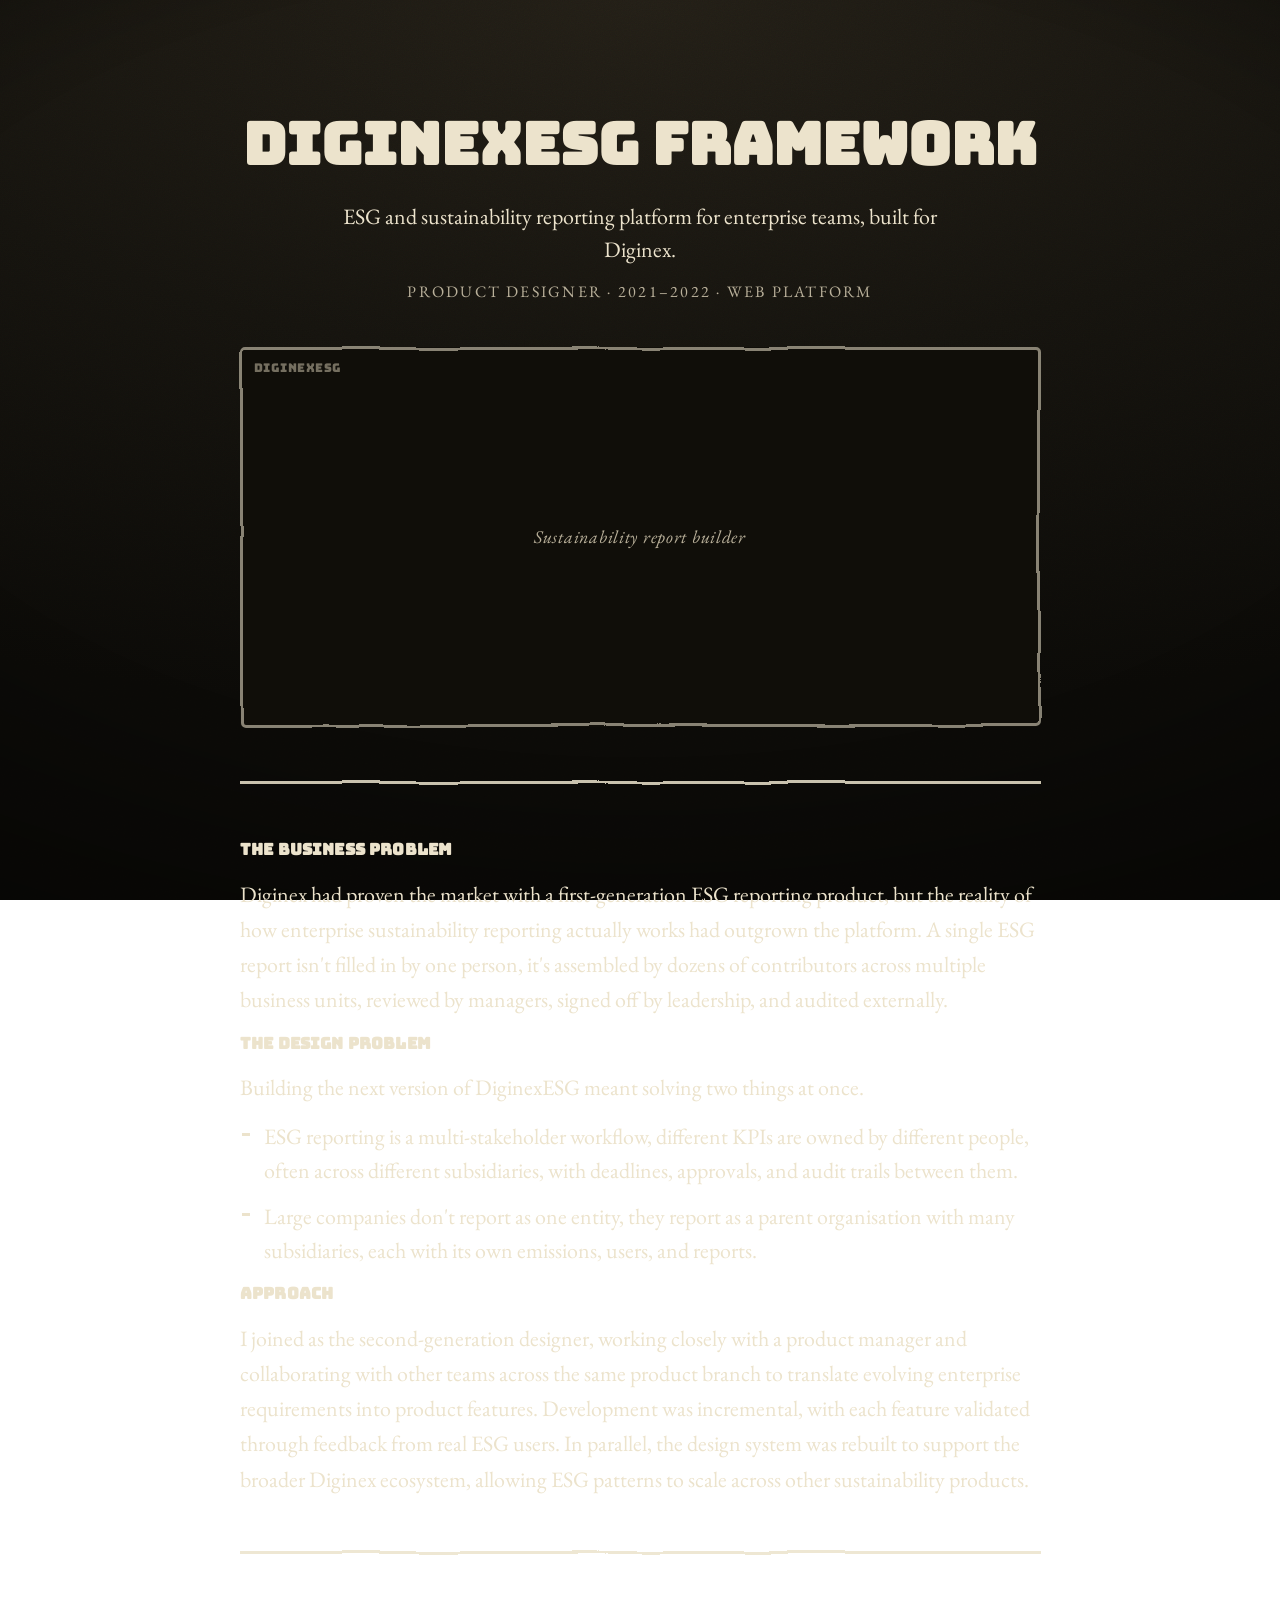
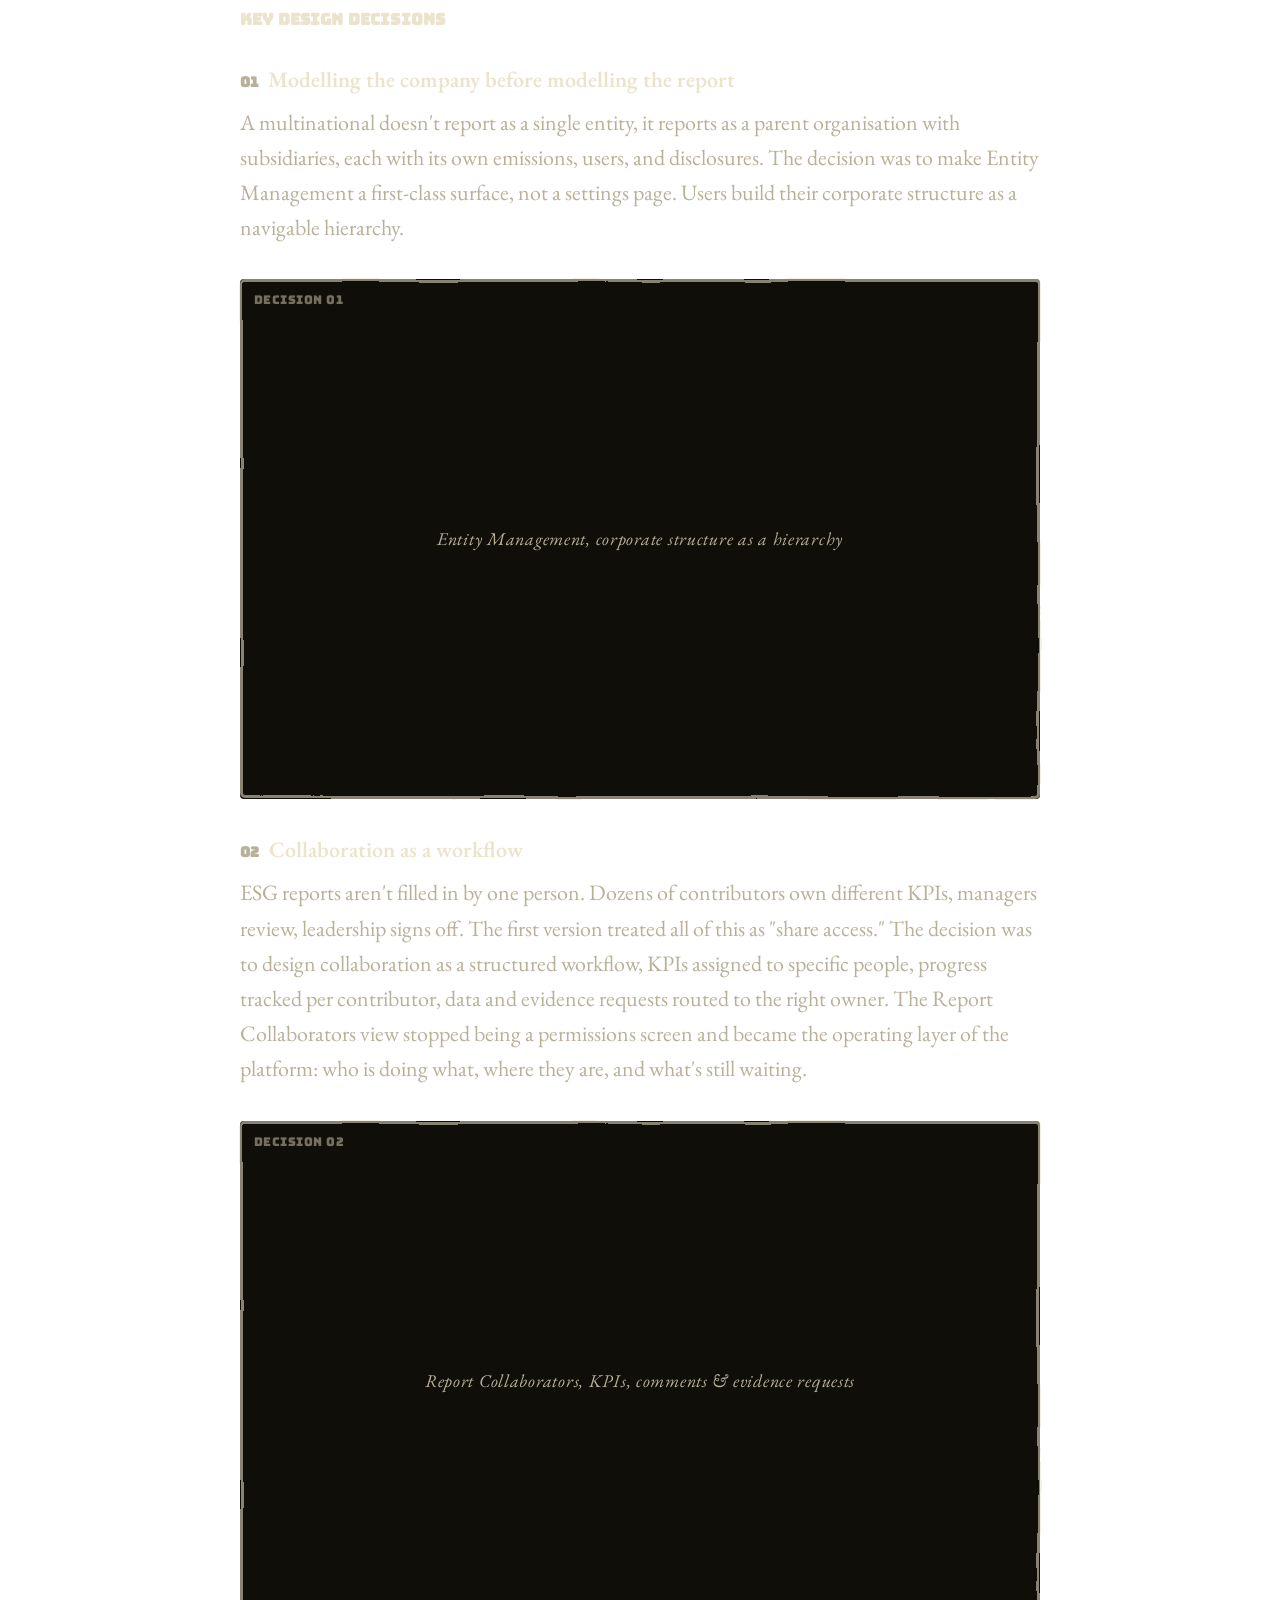
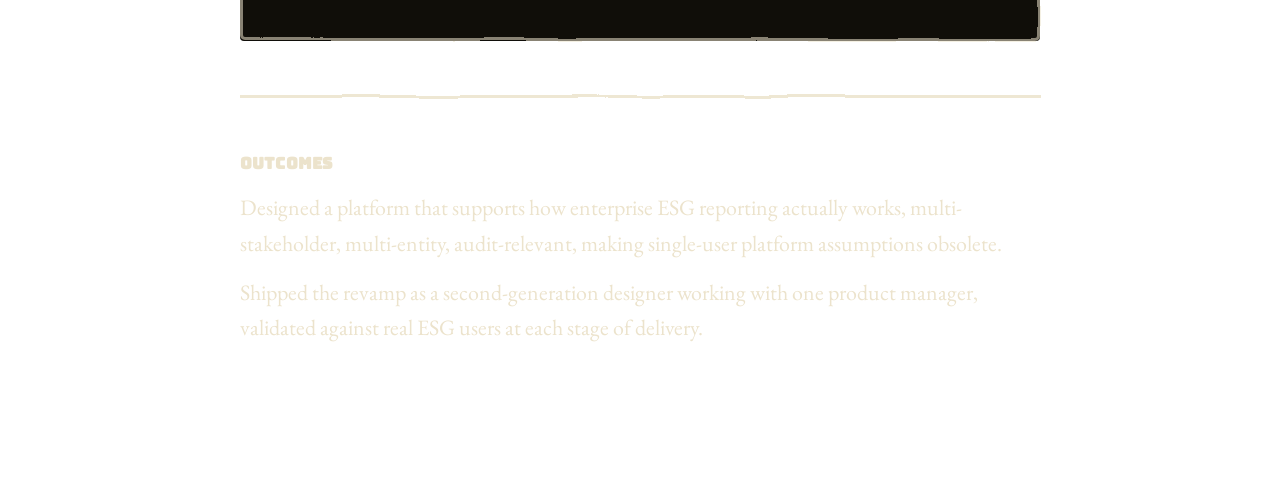
==== case-diginex.html @ 3a5dd365 "Add pages" ====
<!DOCTYPE html>
<html lang="en">
<head>
<meta charset="UTF-8">
<meta name="viewport" content="width=device-width, initial-scale=1.0">
<title>DiginexESG — Oanh Le</title>
<link rel="preconnect" href="https://fonts.googleapis.com">
<link rel="preconnect" href="https://fonts.gstatic.com" crossorigin>
<link href="https://fonts.googleapis.com/css2?family=Bungee&family=EB+Garamond:ital,wght@0,400;0,500;0,600;0,700;1,400;1,500&display=swap" rel="stylesheet">
<link href="casestudy.css" rel="stylesheet">
</head>
<body>
<svg class="defs" aria-hidden="true" xmlns="http://www.w3.org/2000/svg">
  <filter id="rough"><feTurbulence type="fractalNoise" baseFrequency="0.013 0.02" numOctaves="2" seed="4" result="n"/><feDisplacementMap in="SourceGraphic" in2="n" scale="4.5" xChannelSelector="R" yChannelSelector="G"/></filter>
  <filter id="rough2"><feTurbulence type="fractalNoise" baseFrequency="0.02 0.035" numOctaves="2" seed="11" result="n"/><feDisplacementMap in="SourceGraphic" in2="n" scale="3" xChannelSelector="R" yChannelSelector="G"/></filter>
</svg>
<div class="dust"></div><div class="grain"></div><div class="vig"></div>
<main class="cs">

  <header class="cs-hero">
    <h1 class="cs-title">DiginexESG framework</h1>
    <p class="cs-sub">ESG and sustainability reporting platform for enterprise teams, built for Diginex.</p>
    <div class="cs-meta">Product Designer · 2021–2022 · Web platform</div>
  </header>
  <div class="cs-figure"><div class="ph wide"><span class="corner">DiginexESG</span><span class="ph-label">Sustainability report builder</span></div></div>
  <div class="rule"></div>
  <section class="sec"><h2 class="sec-label">The business problem</h2>
    <p>Diginex had proven the market with a first-generation ESG reporting product, but the reality of how enterprise sustainability reporting actually works had outgrown the platform. A single ESG report isn't filled in by one person, it's assembled by dozens of contributors across multiple business units, reviewed by managers, signed off by leadership, and audited externally.</p>
  </section>
  <section class="sec"><h2 class="sec-label">The design problem</h2>
    <p>Building the next version of DiginexESG meant solving two things at once.</p>
    <ul>
      <li>ESG reporting is a multi-stakeholder workflow, different KPIs are owned by different people, often across different subsidiaries, with deadlines, approvals, and audit trails between them.</li>
      <li>Large companies don't report as one entity, they report as a parent organisation with many subsidiaries, each with its own emissions, users, and reports.</li>
    </ul>
  </section>
  <section class="sec"><h2 class="sec-label">Approach</h2>
    <p>I joined as the second-generation designer, working closely with a product manager and collaborating with other teams across the same product branch to translate evolving enterprise requirements into product features. Development was incremental, with each feature validated through feedback from real ESG users. In parallel, the design system was rebuilt to support the broader Diginex ecosystem, allowing ESG patterns to scale across other sustainability products.</p>
  </section>
  <div class="rule"></div>
  <section class="sec"><h2 class="sec-label">Key design decisions</h2>
    <div class="decision"><div class="d-title"><span class="d-num">01</span>Modelling the company before modelling the report</div>
      <p class="dim">A multinational doesn't report as a single entity, it reports as a parent organisation with subsidiaries, each with its own emissions, users, and disclosures. The decision was to make Entity Management a first-class surface, not a settings page. Users build their corporate structure as a navigable hierarchy.</p>
      <div class="cs-figure"><div class="ph tall"><span class="corner">Decision 01</span><span class="ph-label">Entity Management, corporate structure as a hierarchy</span></div></div>
    </div>
    <div class="decision"><div class="d-title"><span class="d-num">02</span>Collaboration as a workflow</div>
      <p class="dim">ESG reports aren't filled in by one person. Dozens of contributors own different KPIs, managers review, leadership signs off. The first version treated all of this as "share access." The decision was to design collaboration as a structured workflow, KPIs assigned to specific people, progress tracked per contributor, data and evidence requests routed to the right owner. The Report Collaborators view stopped being a permissions screen and became the operating layer of the platform: who is doing what, where they are, and what's still waiting.</p>
      <div class="cs-figure"><div class="ph tall"><span class="corner">Decision 02</span><span class="ph-label">Report Collaborators, KPIs, comments & evidence requests</span></div></div>
    </div>
  </section>
  <div class="rule"></div>
  <section class="sec"><h2 class="sec-label">Outcomes</h2>
    <p>Designed a platform that supports how enterprise ESG reporting actually works, multi-stakeholder, multi-entity, audit-relevant, making single-user platform assumptions obsolete.</p>
    <p>Shipped the revamp as a second-generation designer working with one product manager, validated against real ESG users at each stage of delivery.</p>
  </section>
</main>
</body>
</html>
---- casestudy.css ----
/* Shared retro case-study + about styling (matches home page) */
:root{
  --page:#14120E;
  --cream:#ECE3CC;
  --cream-dim:#B9B09A;
  --ink:#15120B;
  --tape:#E9DFC6;
  --maxw:880px;
}
*{margin:0;padding:0;box-sizing:border-box;}
html{scroll-behavior:smooth;}
body{
  font-family:'EB Garamond',serif;
  color:var(--cream);
  background:radial-gradient(125% 80% at 50% 0%, #221E16 0%, #15130E 50%, #0B0A07 100%);
  background-attachment:fixed;
  min-height:100vh;-webkit-font-smoothing:antialiased;line-height:1.55;
  position:relative;overflow-x:hidden;
}
.dust,.grain,.vig{position:fixed;inset:0;pointer-events:none;z-index:0;}
.dust{background:url(assets/dust.png);background-size:760px 760px;opacity:.5;mix-blend-mode:screen;}
.grain{opacity:.45;mix-blend-mode:overlay;background-image:url("data:image/svg+xml,%3Csvg xmlns='http://www.w3.org/2000/svg' width='140' height='140'%3E%3Cfilter id='n'%3E%3CfeTurbulence type='fractalNoise' baseFrequency='0.85' numOctaves='2' stitchTiles='stitch'/%3E%3C/filter%3E%3Crect width='100%25' height='100%25' filter='url(%23n)' opacity='0.55'/%3E%3C/svg%3E");}
.vig{background:radial-gradient(110% 80% at 50% 40%, transparent 55%, rgba(0,0,0,.5) 100%);}
svg.defs{position:absolute;width:0;height:0;}
a{color:inherit;}

.cs{position:relative;z-index:1;max-width:var(--maxw);margin:0 auto;padding:84px 40px 120px;}

/* hand-drawn rule */
.rule{height:3px;background:var(--cream);filter:url(#rough);opacity:.85;margin:54px 0;}
.rule.tight{margin:34px 0;}

/* hero */
.cs-hero{text-align:center;padding:30px 0 8px;}
.cs-title{font-family:'Bungee',sans-serif;font-size:clamp(30px,5.2vw,58px);line-height:1.04;color:var(--cream);}
.cs-sub{max-width:640px;margin:26px auto 0;font-size:22px;line-height:1.5;color:var(--cream);}
.cs-meta{margin-top:14px;font-size:16px;letter-spacing:.14em;text-transform:uppercase;color:var(--cream-dim);}

/* figure / screenshot placeholder */
.cs-figure{margin:34px 0;}
.ph{position:relative;width:100%;background:#100E09;border-radius:4px;min-height:320px;display:flex;align-items:center;justify-content:center;text-align:center;padding:28px;}
.ph::before{content:"";position:absolute;inset:0;border:3px solid var(--cream);border-radius:5px;filter:url(#rough);opacity:.55;pointer-events:none;}
.ph .ph-label{font-family:'EB Garamond',serif;font-style:italic;font-size:18px;color:var(--cream-dim);letter-spacing:.04em;max-width:80%;}
.ph .corner{position:absolute;top:12px;left:14px;font-family:'Bungee',sans-serif;font-size:12px;color:var(--cream-dim);opacity:.6;letter-spacing:.04em;}
.cs-cap{margin-top:10px;font-style:italic;font-size:16px;color:var(--cream-dim);text-align:center;}
.ph.tall{min-height:520px;}
.ph.wide{min-height:380px;}

/* three small phone shots row */
.shots{display:grid;grid-template-columns:repeat(3,1fr);gap:16px;margin:32px 0;}
.shots .ph{min-height:300px;}
.shots .cs-cap{margin-top:8px;}
.shot{display:flex;flex-direction:column;}

/* sections */
.sec{margin-top:8px;}
.sec-label{font-family:'Bungee',sans-serif;font-size:16px;letter-spacing:.01em;color:var(--cream);margin:0 0 14px;}
.sec p{font-size:22px;line-height:1.6;color:var(--cream);margin-bottom:14px;}
.sec p.dim{color:var(--cream-dim);}
.sec ul{list-style:none;margin:6px 0 14px;padding:0;}
.sec ul li{position:relative;padding-left:24px;font-size:22px;line-height:1.55;color:var(--cream);margin-bottom:12px;}
.sec ul li::before{content:"";position:absolute;left:2px;top:13px;width:9px;height:3px;background:var(--cream);filter:url(#rough2);}

/* decision blocks */
.decision{margin-top:30px;}
.d-title{font-family:'EB Garamond',serif;font-weight:600;font-size:22px;color:var(--cream);margin-bottom:8px;}
.d-title .d-num{font-family:'Bungee',sans-serif;font-size:14px;margin-right:10px;color:var(--cream-dim);}

/* placeholder muted (WIP) */
.wip{font-style:italic;color:var(--cream-dim);opacity:.6;font-size:22px;letter-spacing:.2em;}

/* ===== About specifics ===== */
.ab-block{margin-top:6px;}
.ab-eyebrow{font-family:'Bungee',sans-serif;font-size:16px;letter-spacing:.01em;color:var(--cream);margin-bottom:8px;}
.ab-row{display:grid;grid-template-columns:300px 1fr;gap:48px;padding:30px 0;}
.ab-left .role{font-family:'EB Garamond',serif;font-weight:600;font-size:23px;color:var(--cream);margin-bottom:10px;}
.ab-left .org{font-size:21px;color:var(--cream);}
.ab-left .org .ext{color:var(--cream-dim);}
.ab-left .meta{font-size:20px;color:var(--cream-dim);margin-top:4px;}
.ab-right ul{list-style:none;}
.ab-right li{position:relative;padding-left:24px;font-size:22px;line-height:1.55;margin-bottom:12px;color:var(--cream);}
.ab-right li::before{content:"";position:absolute;left:2px;top:13px;width:9px;height:3px;background:var(--cream);filter:url(#rough2);}
.ab-grid{display:grid;grid-template-columns:1fr 1fr;gap:40px 56px;padding-top:8px;}
.ab-sub{font-size:21px;color:var(--cream-dim);margin:0 0 8px;}
.ab-grid p{font-size:22px;line-height:1.5;color:var(--cream);margin-bottom:8px;}
.ab-grid ul{list-style:none;margin-top:4px;}
.ab-grid li{position:relative;padding-left:22px;font-size:21px;margin-bottom:8px;}
.ab-grid li::before{content:"";position:absolute;left:2px;top:12px;width:8px;height:3px;background:var(--cream);filter:url(#rough2);}
.ab-grid .grp{margin-bottom:22px;}
.ab-quote{font-size:25px;line-height:1.55;color:var(--cream);font-style:italic;max-width:700px;}
.ab-quote .by{display:block;margin-top:16px;font-style:normal;font-size:18px;color:var(--cream-dim);}

@media(max-width:760px){
  .cs{padding:64px 22px 90px;}
  .shots{grid-template-columns:1fr;}
  .ab-row{grid-template-columns:1fr;gap:14px;}
  .ab-grid{grid-template-columns:1fr;gap:26px;}
}
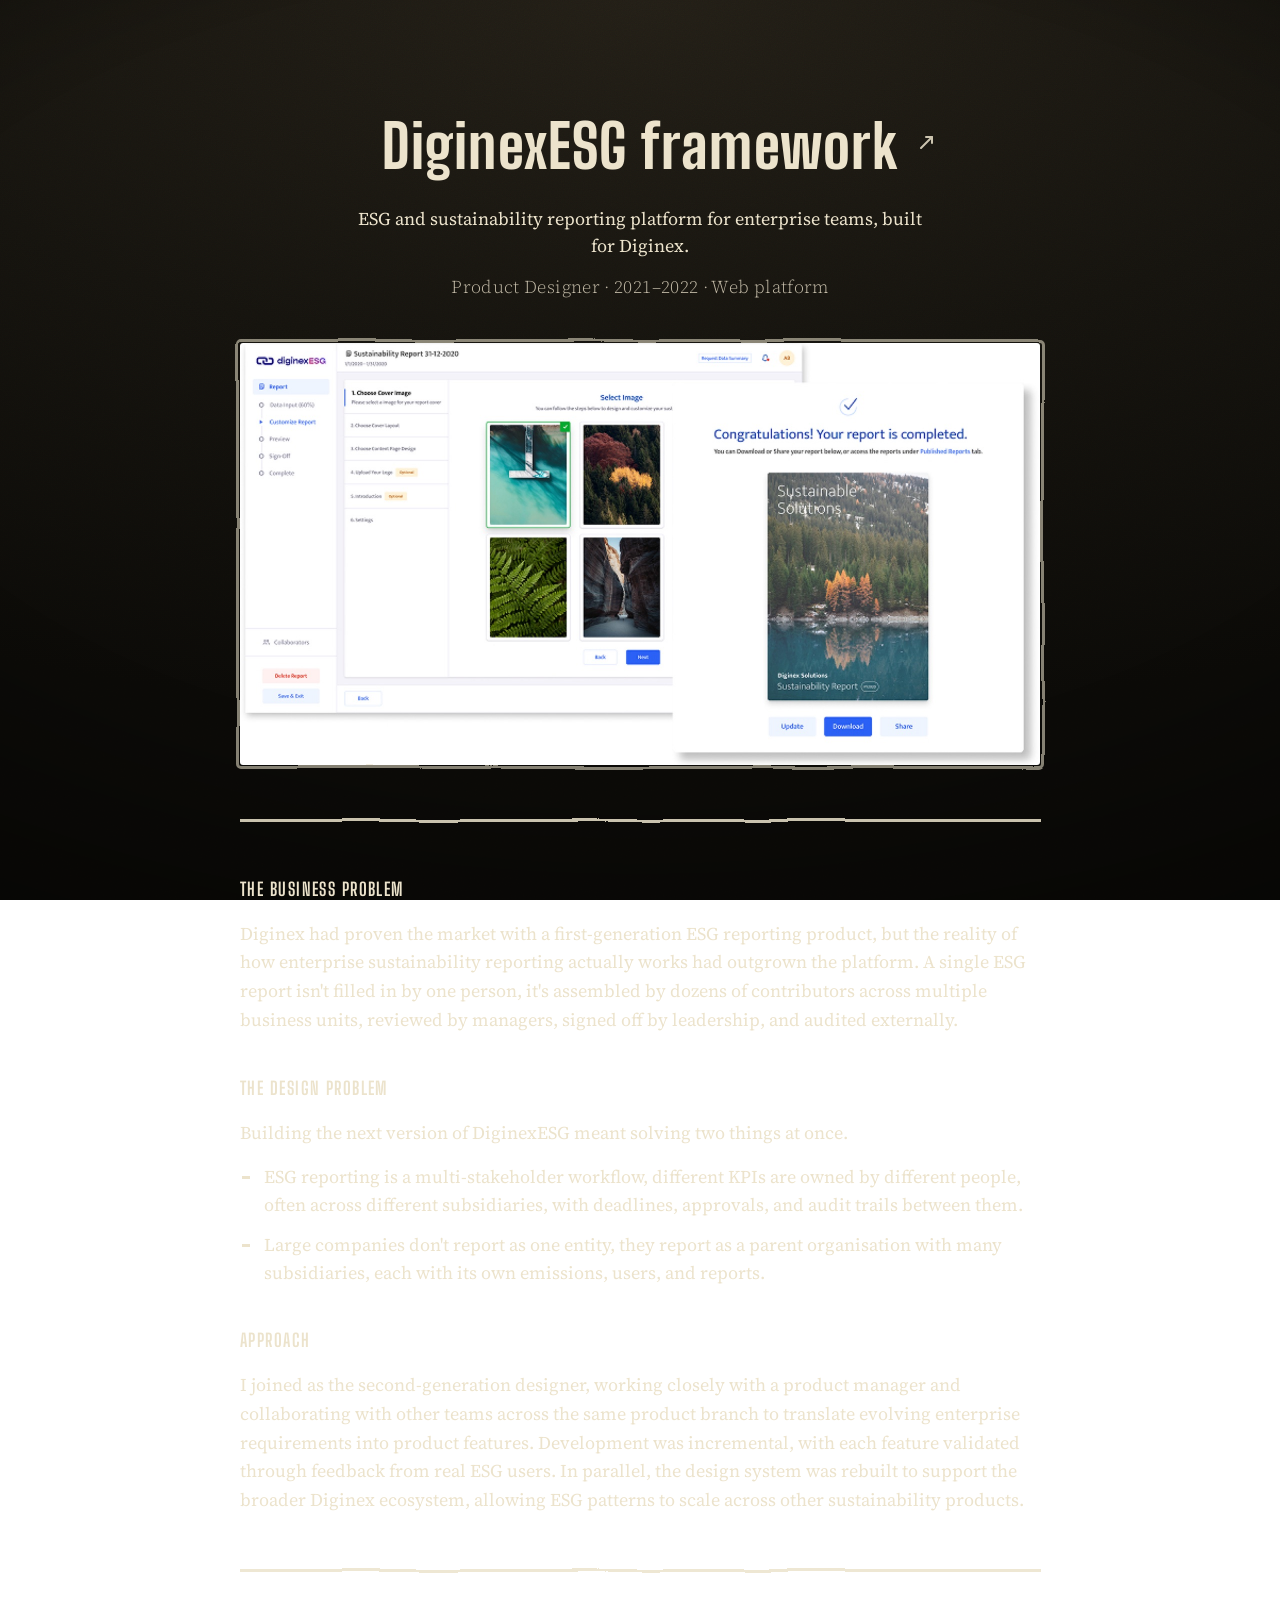
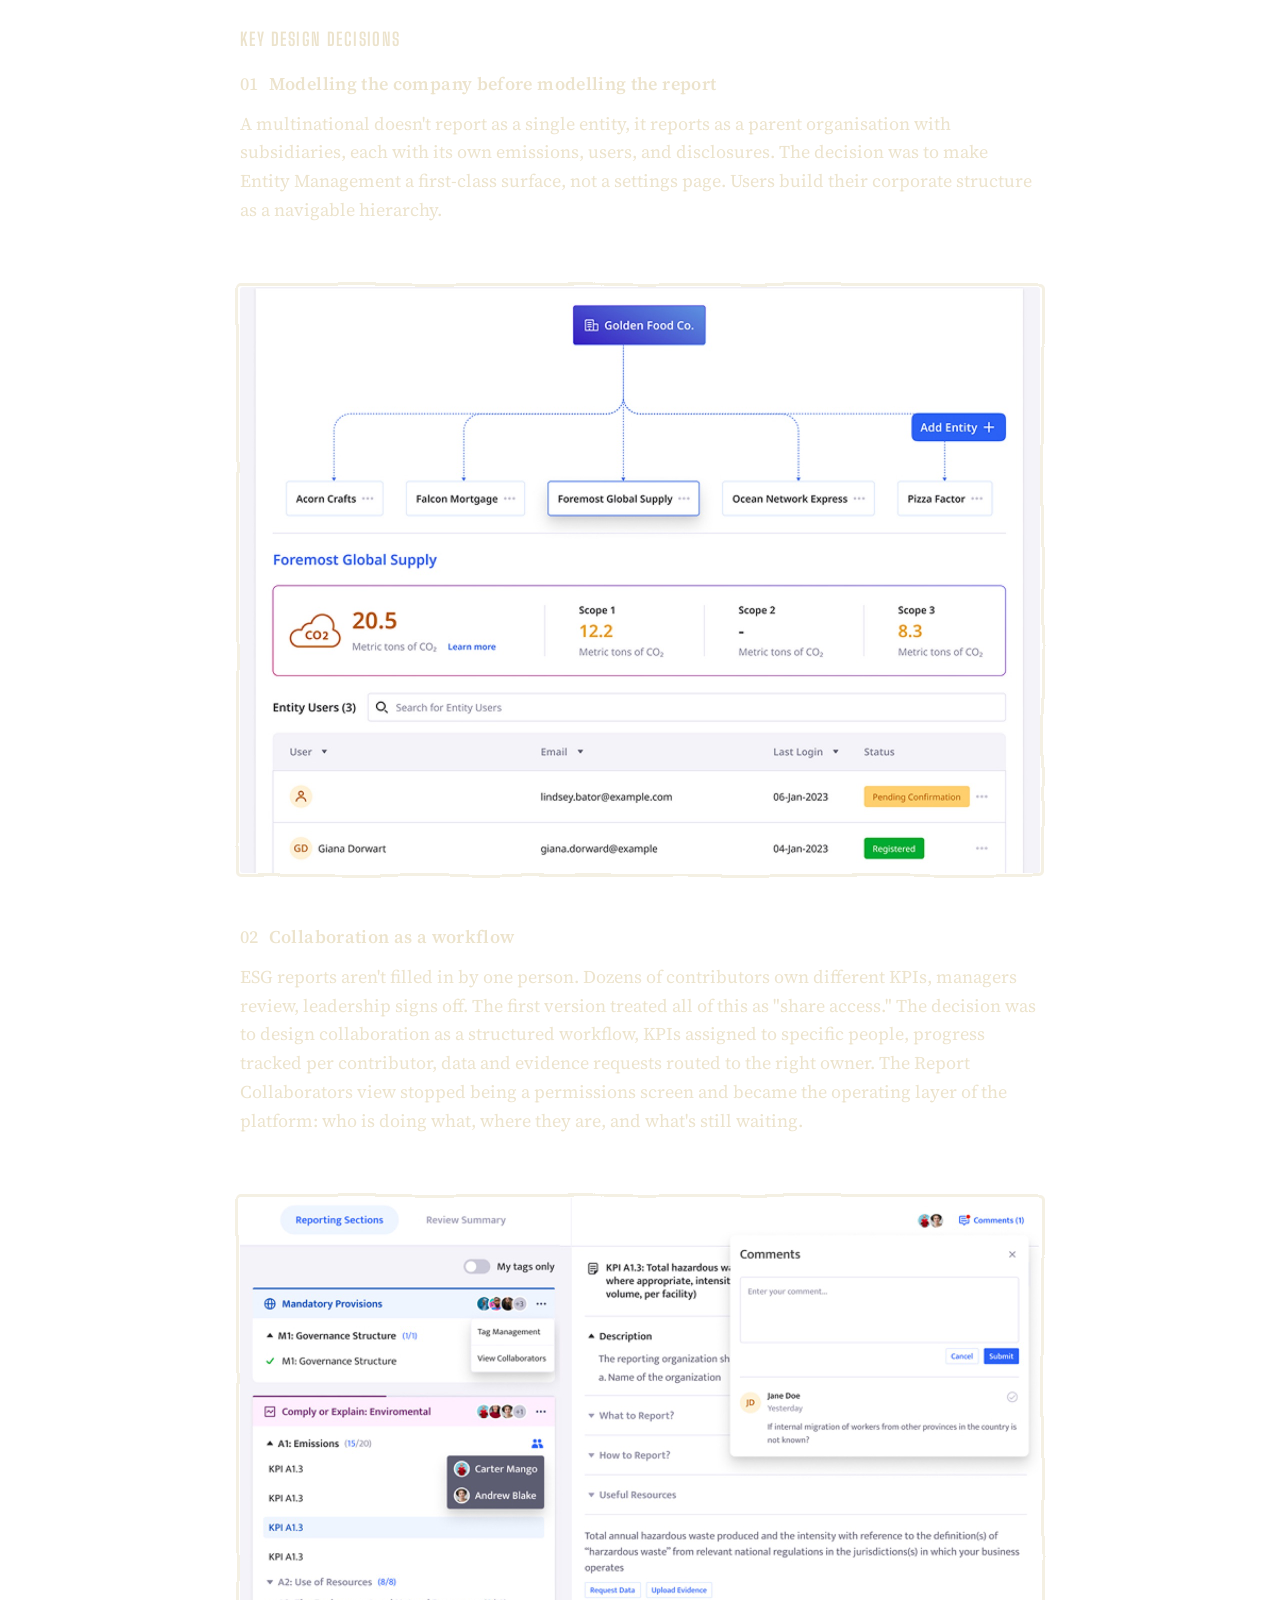
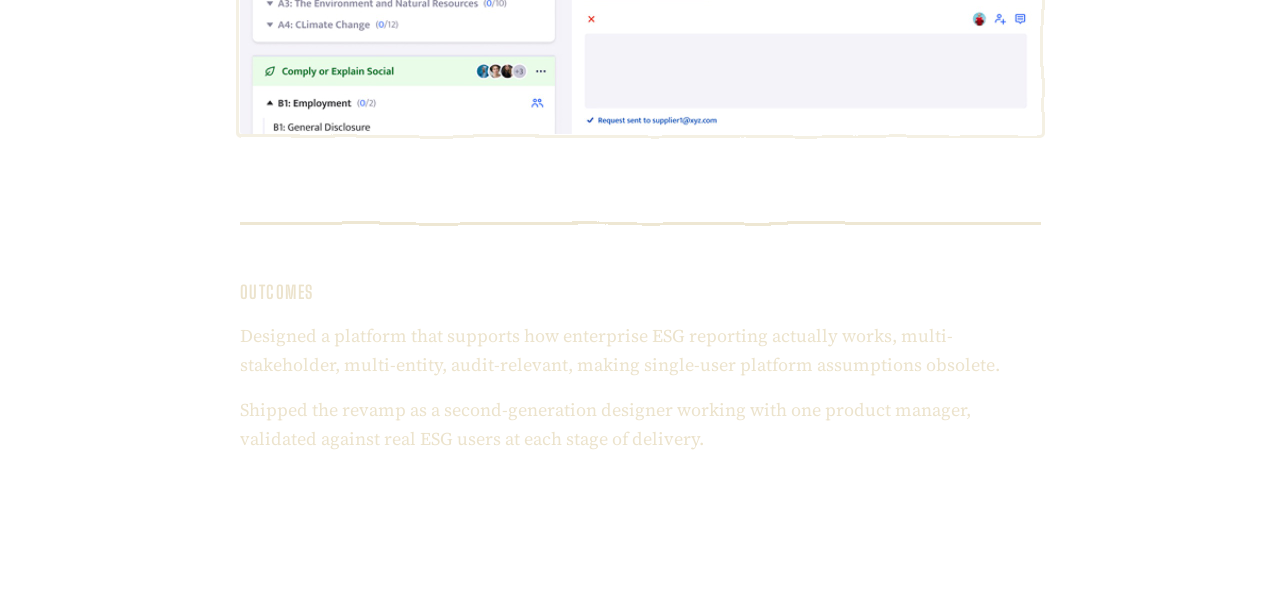
==== commit 09c789eb: "Update" ====
--- a/case-diginex.html
+++ b/case-diginex.html
@@ -6,7 +6,7 @@
 <title>DiginexESG — Oanh Le</title>
 <link rel="preconnect" href="https://fonts.googleapis.com">
 <link rel="preconnect" href="https://fonts.gstatic.com" crossorigin>
-<link href="https://fonts.googleapis.com/css2?family=Bungee&family=EB+Garamond:ital,wght@0,400;0,500;0,600;0,700;1,400;1,500&display=swap" rel="stylesheet">
+<link href="https://fonts.googleapis.com/css2?family=Big+Shoulders+Display:wght@600;700;800&family=Source+Serif+4:ital,opsz,wght@0,8..60,300;0,8..60,400;0,8..60,500;0,8..60,600;0,8..60,700;1,8..60,400;1,8..60,500&display=swap" rel="stylesheet">
 <link href="casestudy.css" rel="stylesheet">
 </head>
 <body>
@@ -18,11 +18,14 @@
 <main class="cs">
 
   <header class="cs-hero">
-    <h1 class="cs-title">DiginexESG framework</h1>
+    <div class="cs-title-row">
+      <h1 class="cs-title">DiginexESG framework</h1>
+      <a class="cs-title-link" href="https://www.diginex.com/sustainability-reporting" target="_blank" rel="noopener noreferrer" aria-label="Open Diginex sustainability reporting"><svg viewBox="0 0 24 24" aria-hidden="true" fill="none" stroke="currentColor" stroke-width="2" stroke-linecap="round" stroke-linejoin="round"><path d="M15 3h6v6"/><path d="M10 14 21 3"/></svg></a>
+    </div>
     <p class="cs-sub">ESG and sustainability reporting platform for enterprise teams, built for Diginex.</p>
     <div class="cs-meta">Product Designer · 2021–2022 · Web platform</div>
   </header>
-  <div class="cs-figure"><div class="ph wide"><span class="corner">DiginexESG</span><span class="ph-label">Sustainability report builder</span></div></div>
+  <div class="cs-figure"><figure class="cs-figure-img"><img src="assets/diginex/1.jpg" alt="DiginexESG sustainability report builder" width="1600" height="844" loading="eager" decoding="async"></figure></div>
   <div class="rule"></div>
   <section class="sec"><h2 class="sec-label">The business problem</h2>
     <p>Diginex had proven the market with a first-generation ESG reporting product, but the reality of how enterprise sustainability reporting actually works had outgrown the platform. A single ESG report isn't filled in by one person, it's assembled by dozens of contributors across multiple business units, reviewed by managers, signed off by leadership, and audited externally.</p>
@@ -40,12 +43,12 @@
   <div class="rule"></div>
   <section class="sec"><h2 class="sec-label">Key design decisions</h2>
     <div class="decision"><div class="d-title"><span class="d-num">01</span>Modelling the company before modelling the report</div>
-      <p class="dim">A multinational doesn't report as a single entity, it reports as a parent organisation with subsidiaries, each with its own emissions, users, and disclosures. The decision was to make Entity Management a first-class surface, not a settings page. Users build their corporate structure as a navigable hierarchy.</p>
-      <div class="cs-figure"><div class="ph tall"><span class="corner">Decision 01</span><span class="ph-label">Entity Management, corporate structure as a hierarchy</span></div></div>
+      <p>A multinational doesn't report as a single entity, it reports as a parent organisation with subsidiaries, each with its own emissions, users, and disclosures. The decision was to make Entity Management a first-class surface, not a settings page. Users build their corporate structure as a navigable hierarchy.</p>
+      <div class="cs-figure"><figure class="cs-figure-img"><img src="assets/diginex/2.jpg" alt="DiginexESG Entity Management — corporate structure as a hierarchy" width="1600" height="1172" loading="lazy" decoding="async"></figure></div>
     </div>
     <div class="decision"><div class="d-title"><span class="d-num">02</span>Collaboration as a workflow</div>
-      <p class="dim">ESG reports aren't filled in by one person. Dozens of contributors own different KPIs, managers review, leadership signs off. The first version treated all of this as "share access." The decision was to design collaboration as a structured workflow, KPIs assigned to specific people, progress tracked per contributor, data and evidence requests routed to the right owner. The Report Collaborators view stopped being a permissions screen and became the operating layer of the platform: who is doing what, where they are, and what's still waiting.</p>
-      <div class="cs-figure"><div class="ph tall"><span class="corner">Decision 02</span><span class="ph-label">Report Collaborators, KPIs, comments & evidence requests</span></div></div>
+      <p>ESG reports aren't filled in by one person. Dozens of contributors own different KPIs, managers review, leadership signs off. The first version treated all of this as "share access." The decision was to design collaboration as a structured workflow, KPIs assigned to specific people, progress tracked per contributor, data and evidence requests routed to the right owner. The Report Collaborators view stopped being a permissions screen and became the operating layer of the platform: who is doing what, where they are, and what's still waiting.</p>
+      <div class="cs-figure"><figure class="cs-figure-img"><img src="assets/diginex/3.jpg" alt="DiginexESG Report Collaborators — KPIs, comments and evidence requests" width="1600" height="1072" loading="lazy" decoding="async"></figure></div>
     </div>
   </section>
   <div class="rule"></div>
@@ -54,5 +57,6 @@
     <p>Shipped the revamp as a second-generation designer working with one product manager, validated against real ESG users at each stage of delivery.</p>
   </section>
 </main>
+<script src="casestudy.js"></script>
 </body>
 </html>
--- a/casestudy.css
+++ b/casestudy.css
@@ -2,21 +2,28 @@
 :root{
   --page:#14120E;
   --cream:#ECE3CC;
-  --cream-dim:#B9B09A;
   --ink:#15120B;
   --tape:#E9DFC6;
   --maxw:880px;
+  --heading-font:'Big Shoulders Display',sans-serif;
+  --body-font:'Source Serif 4',serif;
 }
 *{margin:0;padding:0;box-sizing:border-box;}
 html{scroll-behavior:smooth;}
 body{
-  font-family:'EB Garamond',serif;
+  font-family:var(--body-font);
+  font-style:normal;
+  font-weight:400;
   color:var(--cream);
   background:radial-gradient(125% 80% at 50% 0%, #221E16 0%, #15130E 50%, #0B0A07 100%);
   background-attachment:fixed;
   min-height:100vh;-webkit-font-smoothing:antialiased;line-height:1.55;
   position:relative;overflow-x:hidden;
 }
+/* Body copy — roman regular, not italic or semi-bold */
+.cs-sub,.sec p,.sec ul li,.ab-grid p:not(.ab-sub),.ab-grid li,.ab-right li,.ab-left .meta,.ab-quote{font-style:normal;font-weight:400;}
+.ab-grid .ab-sub{font-weight:600;}
+.cs-sub,.sec p,.sec ul li,.ab-grid p,.ab-right li,.ab-quote{text-wrap:pretty;}
 .dust,.grain,.vig{position:fixed;inset:0;pointer-events:none;z-index:0;}
 .dust{background:url(assets/dust.png);background-size:760px 760px;opacity:.5;mix-blend-mode:screen;}
 .grain{opacity:.45;mix-blend-mode:overlay;background-image:url("data:image/svg+xml,%3Csvg xmlns='http://www.w3.org/2000/svg' width='140' height='140'%3E%3Cfilter id='n'%3E%3CfeTurbulence type='fractalNoise' baseFrequency='0.85' numOctaves='2' stitchTiles='stitch'/%3E%3C/filter%3E%3Crect width='100%25' height='100%25' filter='url(%23n)' opacity='0.55'/%3E%3C/svg%3E");}
@@ -32,67 +39,110 @@
 
 /* hero */
 .cs-hero{text-align:center;padding:30px 0 8px;}
-.cs-title{font-family:'Bungee',sans-serif;font-size:clamp(30px,5.2vw,58px);line-height:1.04;color:var(--cream);}
-.cs-sub{max-width:640px;margin:26px auto 0;font-size:22px;line-height:1.5;color:var(--cream);}
-.cs-meta{margin-top:14px;font-size:16px;letter-spacing:.14em;text-transform:uppercase;color:var(--cream-dim);}
+.cs-title-row{position:relative;display:inline-flex;align-items:center;justify-content:center;max-width:100%;}
+.cs-title{margin:0;text-align:center;font-family:var(--heading-font);font-weight:800;font-size:clamp(32px,5.2vw,60px);line-height:1.08;letter-spacing:.02em;color:var(--cream);}
+.cs-title-link{position:absolute;left:calc(100% + 12px);top:0;bottom:0;display:flex;align-items:center;margin:0;padding:0;line-height:0;color:var(--cream);opacity:.85;transition:opacity .2s;}
+.cs-title-link:hover{opacity:1;}
+.cs-title-link svg{display:block;width:24px;height:24px;transition:transform .22s;}
+.cs-title-link:hover svg{transform:translate(3px,-3px);}
+.cs-sub{max-width:640px;margin:26px auto 0;font-size:18px;line-height:1.5;color:var(--cream);}
+.cs-meta{margin-top:14px;font-family:var(--body-font);font-size:18px;font-weight:300;font-style:normal;letter-spacing:.02em;text-transform:none;color:#C1B9A6;}
 
-/* figure / screenshot placeholder */
+/* figure / screenshot */
 .cs-figure{margin:34px 0;}
+.cs-figure-img{position:relative;width:100%;}
+.cs-figure-img img{width:100%;height:auto;display:block;border-radius:3px;}
+.cs-figure-img::before{content:"";position:absolute;inset:-4px;border:3px solid var(--cream);border-radius:5px;filter:url(#rough);opacity:.55;pointer-events:none;}
 .ph{position:relative;width:100%;background:#100E09;border-radius:4px;min-height:320px;display:flex;align-items:center;justify-content:center;text-align:center;padding:28px;}
 .ph::before{content:"";position:absolute;inset:0;border:3px solid var(--cream);border-radius:5px;filter:url(#rough);opacity:.55;pointer-events:none;}
-.ph .ph-label{font-family:'EB Garamond',serif;font-style:italic;font-size:18px;color:var(--cream-dim);letter-spacing:.04em;max-width:80%;}
-.ph .corner{position:absolute;top:12px;left:14px;font-family:'Bungee',sans-serif;font-size:12px;color:var(--cream-dim);opacity:.6;letter-spacing:.04em;}
-.cs-cap{margin-top:10px;font-style:italic;font-size:16px;color:var(--cream-dim);text-align:center;}
+.ph .ph-label{font-family:var(--body-font);font-style:italic;font-size:16px;color:var(--cream);letter-spacing:.04em;max-width:80%;}
+.ph .corner{position:absolute;top:12px;left:14px;font-family:var(--body-font);font-size:10px;color:var(--cream);opacity:.6;letter-spacing:.04em;}
+.cs-cap{margin-top:10px;font-style:italic;font-size:14px;color:var(--cream);text-align:center;}
 .ph.tall{min-height:520px;}
 .ph.wide{min-height:380px;}
 
-/* three small phone shots row */
-.shots{display:grid;grid-template-columns:repeat(3,1fr);gap:16px;margin:32px 0;}
-.shots .ph{min-height:300px;}
-.shots .cs-cap{margin-top:8px;}
-.shot{display:flex;flex-direction:column;}
-
 /* sections */
-.sec{margin-top:8px;}
-.sec-label{font-family:'Bungee',sans-serif;font-size:16px;letter-spacing:.01em;color:var(--cream);margin:0 0 14px;}
-.sec p{font-size:22px;line-height:1.6;color:var(--cream);margin-bottom:14px;}
-.sec p.dim{color:var(--cream-dim);}
-.sec ul{list-style:none;margin:6px 0 14px;padding:0;}
-.sec ul li{position:relative;padding-left:24px;font-size:22px;line-height:1.55;color:var(--cream);margin-bottom:12px;}
+.sec{margin-top:0;}
+.sec + .sec{margin-top:40px;}
+.sec-label,.ab-eyebrow{font-family:var(--heading-font);font-weight:700;font-size:18px;letter-spacing:.08em;text-transform:uppercase;color:var(--cream);margin:0 0 16px;}
+.sec p{font-size:18px;line-height:1.6;color:var(--cream);margin-bottom:16px;}
+.sec ul{list-style:none;margin:0 0 14px;padding:0;}
+.sec ul li{position:relative;padding-left:24px;font-size:18px;line-height:1.55;color:var(--cream);margin-bottom:12px;}
 .sec ul li::before{content:"";position:absolute;left:2px;top:13px;width:9px;height:3px;background:var(--cream);filter:url(#rough2);}
 
-/* decision blocks */
-.decision{margin-top:30px;}
-.d-title{font-family:'EB Garamond',serif;font-weight:600;font-size:22px;color:var(--cream);margin-bottom:8px;}
-.d-title .d-num{font-family:'Bungee',sans-serif;font-size:14px;margin-right:10px;color:var(--cream-dim);}
-
-/* placeholder muted (WIP) */
-.wip{font-style:italic;color:var(--cream-dim);opacity:.6;font-size:22px;letter-spacing:.2em;}
+/* decision blocks — subtitles within a section */
+.decision{display:flex;flex-direction:column;gap:12px;margin-top:16px;}
+.sec > .decision:first-of-type{margin-top:0;}
+.d-title,.ab-left .role,.ab-sub{font-family:var(--body-font);font-weight:600;font-size:18px;letter-spacing:.02em;text-transform:none;color:var(--cream);margin-bottom:0;}
+.d-title .d-num{font-family:var(--body-font);font-weight:500;font-size:18px;margin-right:10px;color:var(--cream);}
 
 /* ===== About specifics ===== */
 .ab-block{margin-top:6px;}
-.ab-eyebrow{font-family:'Bungee',sans-serif;font-size:16px;letter-spacing:.01em;color:var(--cream);margin-bottom:8px;}
 .ab-row{display:grid;grid-template-columns:300px 1fr;gap:48px;padding:30px 0;}
-.ab-left .role{font-family:'EB Garamond',serif;font-weight:600;font-size:23px;color:var(--cream);margin-bottom:10px;}
-.ab-left .org{font-size:21px;color:var(--cream);}
-.ab-left .org .ext{color:var(--cream-dim);}
-.ab-left .meta{font-size:20px;color:var(--cream-dim);margin-top:4px;}
+.ab-left{display:flex;flex-direction:column;gap:4px;}
+.ab-left .org{font-size:19px;color:var(--cream);}
+.ab-org-link{display:inline-flex;align-items:center;gap:6px;color:var(--cream);text-decoration:none;transition:opacity .2s;}
+.ab-org-link:hover{opacity:.7;}
+.ab-org-link .ext-icon{display:block;width:16px;height:16px;flex-shrink:0;}
+.ab-left .meta{font-size:18px;color:var(--cream);margin-top:4px;}
 .ab-right ul{list-style:none;}
-.ab-right li{position:relative;padding-left:24px;font-size:22px;line-height:1.55;margin-bottom:12px;color:var(--cream);}
+.ab-right li{position:relative;padding-left:24px;font-size:18px;line-height:1.55;margin-bottom:12px;color:var(--cream);}
 .ab-right li::before{content:"";position:absolute;left:2px;top:13px;width:9px;height:3px;background:var(--cream);filter:url(#rough2);}
 .ab-grid{display:grid;grid-template-columns:1fr 1fr;gap:40px 56px;padding-top:8px;}
-.ab-sub{font-size:21px;color:var(--cream-dim);margin:0 0 8px;}
-.ab-grid p{font-size:22px;line-height:1.5;color:var(--cream);margin-bottom:8px;}
+/* Skills desktop: row 1 = How I work | Markets; row 2 = Domains | Tools */
+.ab-skills{grid-template-rows:auto auto;row-gap:24px;column-gap:56px;}
+.ab-skills>.grp{margin-bottom:0;}
+.ab-skills-how{grid-column:1;grid-row:1;}
+.ab-skills-markets{grid-column:2;grid-row:1;}
+.ab-skills-domains{grid-column:1;grid-row:2;}
+.ab-skills-tools{grid-column:2;grid-row:2;}
+.ab-grid p{font-size:18px;line-height:1.5;color:var(--cream);margin-bottom:8px;}
 .ab-grid ul{list-style:none;margin-top:4px;}
-.ab-grid li{position:relative;padding-left:22px;font-size:21px;margin-bottom:8px;}
+.ab-grid li{position:relative;padding-left:22px;font-size:19px;margin-bottom:8px;}
 .ab-grid li::before{content:"";position:absolute;left:2px;top:12px;width:8px;height:3px;background:var(--cream);filter:url(#rough2);}
-.ab-grid .grp{margin-bottom:22px;}
-.ab-quote{font-size:25px;line-height:1.55;color:var(--cream);font-style:italic;max-width:700px;}
-.ab-quote .by{display:block;margin-top:16px;font-style:normal;font-size:18px;color:var(--cream-dim);}
+.ab-grid .grp,.ab-duo-col .grp{display:flex;flex-direction:column;gap:12px;}
+.grp-body{display:flex;flex-direction:column;gap:0;}
+.grp-body p{margin:0;}
+.ab-grid .grp{margin-bottom:24px;}
+.ab-quote{font-size:18px;line-height:1.55;color:var(--cream);max-width:700px;}
+.ab-duo-col .ab-quote{max-width:none;}
+.ab-quote .by{display:block;margin-top:16px;font-style:normal;font-weight:300;font-size:16px;color:#C1B9A6;}
+
+/* Education + Recommendations side by side */
+.ab-duo{display:grid;grid-template-columns:1fr 1fr;gap:40px;align-items:start;}
+.ab-duo-col{min-width:0;}
+
+/* Contact */
+.ab-contact{display:flex;flex-direction:row;flex-wrap:wrap;align-items:center;gap:8px 24px;font-family:var(--body-font);font-size:18px;}
+.ab-contact-sep{color:var(--cream);opacity:.78;user-select:none;}
+.ab-contact-item{color:var(--cream);text-decoration:none;transition:opacity .2s;}
+.ab-contact-item:hover{opacity:.7;}
+.ab-contact-link{display:inline-flex;align-items:center;gap:6px;width:fit-content;color:var(--cream);text-decoration:none;transition:opacity .2s;}
+.ab-contact-link:hover{opacity:.7;}
+.ab-contact-link .ext-icon{display:block;width:16px;height:16px;flex-shrink:0;}
 
 @media(max-width:760px){
   .cs{padding:64px 22px 90px;}
-  .shots{grid-template-columns:1fr;}
+  .cs-title{font-size:clamp(30px,5.2vw,58px);}
+  .cs-sub{font-size:16px;}
+  .cs-meta{font-size:16px;font-weight:300;}
+  .ph .ph-label{font-size:14px;}
+  .ph .corner{font-size:8px;}
+  .cs-cap{font-size:12px;}
+  .sec-label,.ab-eyebrow{font-size:16px;}
+  .sec p,.sec ul li{font-size:16px;}
+  .d-title,.ab-left .role,.ab-sub,.d-title .d-num{font-size:16px;}
+  .ab-left .org{font-size:17px;}
+  .ab-left .meta,.ab-right li,.ab-grid p{font-size:16px;}
+  .ab-grid li{font-size:17px;}
+  .ab-quote{font-size:16px;}
+  .ab-quote .by{font-size:14px;}
   .ab-row{grid-template-columns:1fr;gap:14px;}
   .ab-grid{grid-template-columns:1fr;gap:26px;}
+  .ab-skills{display:flex;flex-direction:column;gap:0;}
+  .ab-skills>.grp{grid-column:unset;grid-row:unset;margin-bottom:24px;}
+  .ab-skills>.grp:last-child{margin-bottom:0;}
+  .ab-duo{grid-template-columns:1fr;gap:32px;}
+  .ab-contact{flex-direction:column;align-items:flex-start;gap:10px;font-size:16px;}
+  .ab-contact-sep{display:none;}
 }
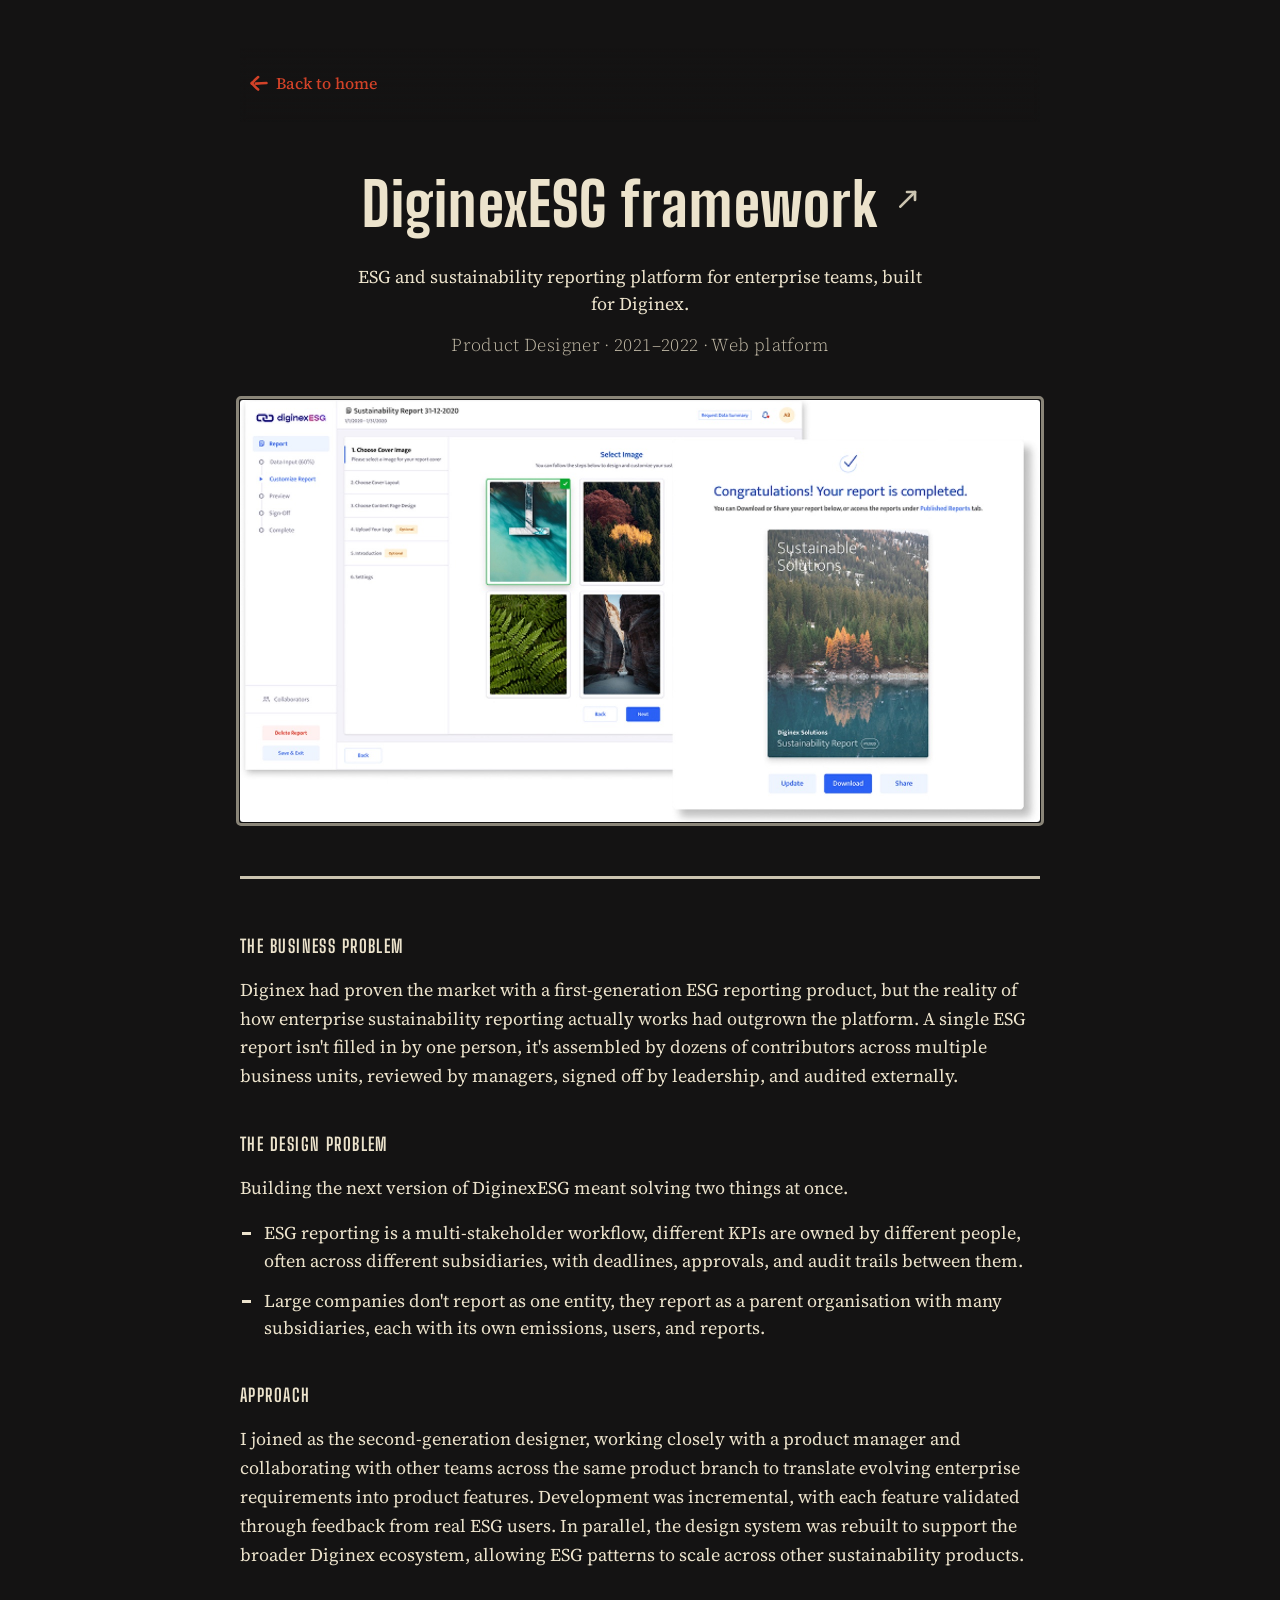
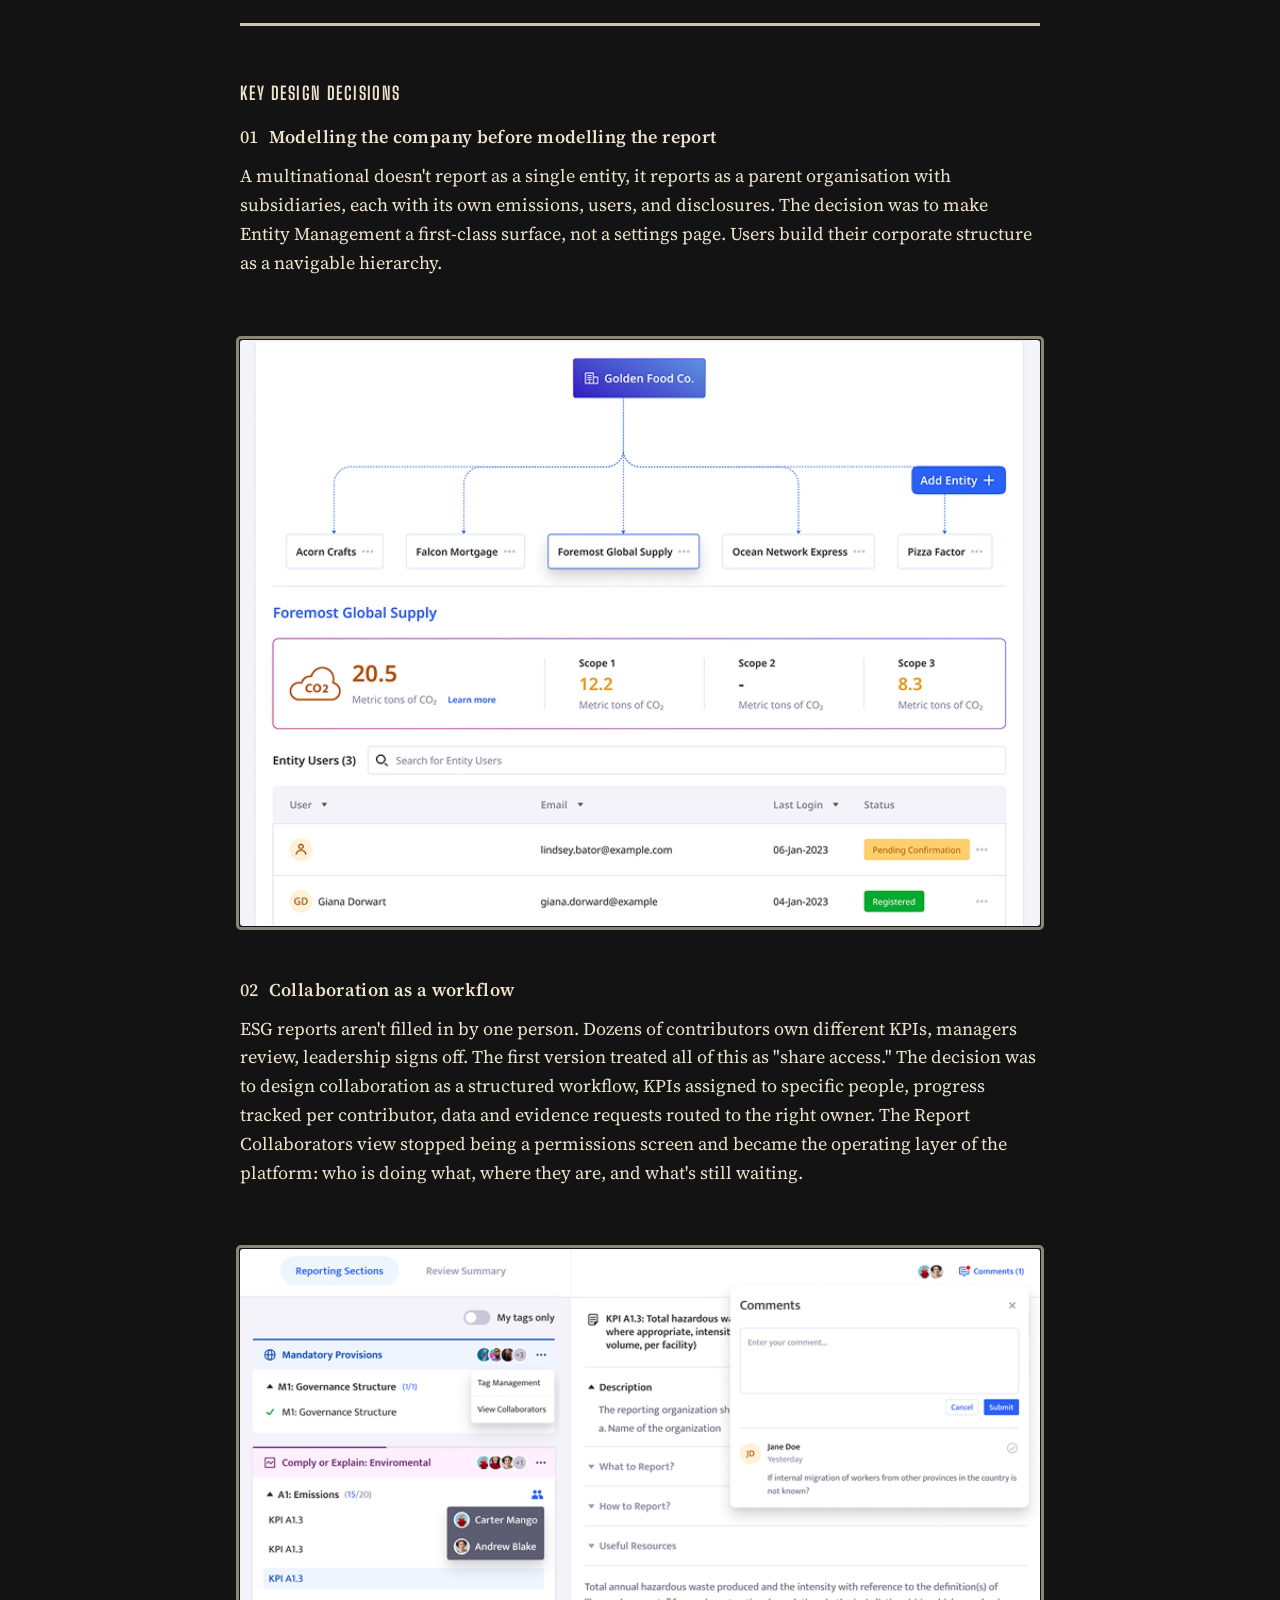
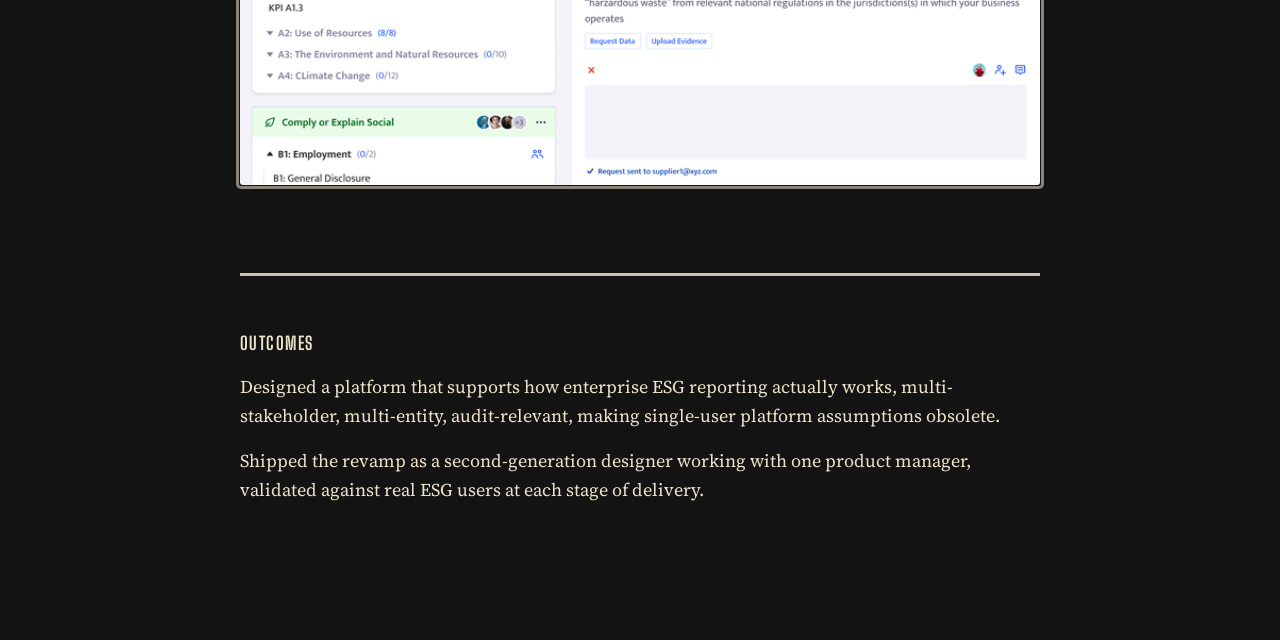
==== commit 19ad447b: "Update" ====
--- a/case-diginex.html
+++ b/case-diginex.html
@@ -7,16 +7,15 @@
 <link rel="preconnect" href="https://fonts.googleapis.com">
 <link rel="preconnect" href="https://fonts.gstatic.com" crossorigin>
 <link href="https://fonts.googleapis.com/css2?family=Big+Shoulders+Display:wght@600;700;800&family=Source+Serif+4:ital,opsz,wght@0,8..60,300;0,8..60,400;0,8..60,500;0,8..60,600;0,8..60,700;1,8..60,400;1,8..60,500&display=swap" rel="stylesheet">
+<link href="base.css" rel="stylesheet">
 <link href="casestudy.css" rel="stylesheet">
 </head>
 <body>
-<svg class="defs" aria-hidden="true" xmlns="http://www.w3.org/2000/svg">
-  <filter id="rough"><feTurbulence type="fractalNoise" baseFrequency="0.013 0.02" numOctaves="2" seed="4" result="n"/><feDisplacementMap in="SourceGraphic" in2="n" scale="4.5" xChannelSelector="R" yChannelSelector="G"/></filter>
-  <filter id="rough2"><feTurbulence type="fractalNoise" baseFrequency="0.02 0.035" numOctaves="2" seed="11" result="n"/><feDisplacementMap in="SourceGraphic" in2="n" scale="3" xChannelSelector="R" yChannelSelector="G"/></filter>
-</svg>
-<div class="dust"></div><div class="grain"></div><div class="vig"></div>
 <main class="cs">
 
+  <nav class="cs-back" aria-label="Back to home">
+    <a class="cs-back-link" href="index.html"><svg class="cs-back-icon" viewBox="0 0 22 22" aria-hidden="true" fill="none" stroke="currentColor" stroke-width="2.2" stroke-linecap="round" stroke-linejoin="round"><path d="M3 11c2.5-.2 5-.35 9-.5"/><path d="M10 5.5c2 1.6 3.5 3.4 5.5 5.5"/><path d="M10 16c2-1.6 3.5-3.2 5.5-5.5"/></svg><span>Back to home</span></a>
+  </nav>
   <header class="cs-hero">
     <div class="cs-title-row">
       <h1 class="cs-title">DiginexESG framework</h1>
--- a/base.css
+++ b/base.css
@@ -0,0 +1,41 @@
+/* Shared tokens, reset, and global utilities (home + case studies) */
+@font-face{font-family:'Squealer';src:url('assets/squealer/Squealer.otf') format('opentype');font-weight:400;font-style:normal;font-display:swap;}
+@font-face{font-family:'Black Ops One';src:url("assets/Black_Ops_One,Bowlby_One,Courier_Prime,EB_Garamond/Black_Ops_One/BlackOpsOne-Regular.ttf") format('truetype');font-weight:400;font-style:normal;font-display:swap;}
+@font-face{font-family:'No Safety Zone';src:url('assets/No%20Safety%20Zone.ttf') format('truetype');font-weight:400;font-style:normal;font-display:swap;}
+
+:root{
+  --page:#141313;
+  --cream:#ECE3CC;
+  --cream-dim:#B9B09A;
+  --ink:#15120B;
+  --tape:#E9DFC6;
+  --tape-edge:#D7CBAC;
+  --maxw:1060px;
+  --maxw-cs:880px;
+  --display-font:'Bungee',sans-serif;
+  --heading-font:'Big Shoulders Display',sans-serif;
+  --bar-grad:linear-gradient(180deg, rgba(20,19,19,.92), rgba(20,19,19,.38));
+  --wear-rot:1;
+  --tape-title:clamp(17px,1.75vw,21px);
+  --tape-title-size:20px;
+  --body-font:'Source Serif 4',serif;
+  --accent:#D24228;
+}
+
+*{margin:0;padding:0;box-sizing:border-box;}
+html{scroll-behavior:smooth;}
+body{
+  font-family:var(--body-font);
+  font-style:normal;
+  font-weight:400;
+  color:var(--cream);
+  background:var(--page);
+  min-height:100vh;-webkit-font-smoothing:antialiased;line-height:1.5;
+  position:relative;overflow-x:hidden;
+}
+.dust,.grain,.vig{display:none;}
+a{color:inherit;text-decoration:none;}
+svg.defs{position:absolute;width:0;height:0;}
+
+.rule{height:3px;background:var(--cream);filter:url(#rough);opacity:.85;}
+.rule.tight{margin:34px 0;}
--- a/casestudy.css
+++ b/casestudy.css
@@ -1,52 +1,45 @@
-/* Shared retro case-study + about styling (matches home page) */
-:root{
-  --page:#14120E;
-  --cream:#ECE3CC;
-  --ink:#15120B;
-  --tape:#E9DFC6;
-  --maxw:880px;
-  --heading-font:'Big Shoulders Display',sans-serif;
-  --body-font:'Source Serif 4',serif;
-}
-*{margin:0;padding:0;box-sizing:border-box;}
-html{scroll-behavior:smooth;}
-body{
-  font-family:var(--body-font);
-  font-style:normal;
-  font-weight:400;
-  color:var(--cream);
-  background:radial-gradient(125% 80% at 50% 0%, #221E16 0%, #15130E 50%, #0B0A07 100%);
-  background-attachment:fixed;
-  min-height:100vh;-webkit-font-smoothing:antialiased;line-height:1.55;
-  position:relative;overflow-x:hidden;
-}
-/* Body copy — roman regular, not italic or semi-bold */
+/* Case study + about pages (requires base.css) */
 .cs-sub,.sec p,.sec ul li,.ab-grid p:not(.ab-sub),.ab-grid li,.ab-right li,.ab-left .meta,.ab-quote{font-style:normal;font-weight:400;}
 .ab-grid .ab-sub{font-weight:600;}
 .cs-sub,.sec p,.sec ul li,.ab-grid p,.ab-right li,.ab-quote{text-wrap:pretty;}
-.dust,.grain,.vig{position:fixed;inset:0;pointer-events:none;z-index:0;}
-.dust{background:url(assets/dust.png);background-size:760px 760px;opacity:.5;mix-blend-mode:screen;}
-.grain{opacity:.45;mix-blend-mode:overlay;background-image:url("data:image/svg+xml,%3Csvg xmlns='http://www.w3.org/2000/svg' width='140' height='140'%3E%3Cfilter id='n'%3E%3CfeTurbulence type='fractalNoise' baseFrequency='0.85' numOctaves='2' stitchTiles='stitch'/%3E%3C/filter%3E%3Crect width='100%25' height='100%25' filter='url(%23n)' opacity='0.55'/%3E%3C/svg%3E");}
-.vig{background:radial-gradient(110% 80% at 50% 40%, transparent 55%, rgba(0,0,0,.5) 100%);}
-svg.defs{position:absolute;width:0;height:0;}
-a{color:inherit;}
 
-.cs{position:relative;z-index:1;max-width:var(--maxw);margin:0 auto;padding:84px 40px 120px;}
+.cs .rule{margin:54px 0;}
+.cs{position:relative;z-index:1;max-width:var(--maxw-cs);margin:0 auto;padding:48px 40px 120px;}
 
-/* hand-drawn rule */
-.rule{height:3px;background:var(--cream);filter:url(#rough);opacity:.85;margin:54px 0;}
-.rule.tight{margin:34px 0;}
+/* back to home */
+.cs-back{position:sticky;top:0;z-index:20;margin:0 0 20px;padding:14px 0 18px;background:var(--bar-grad);backdrop-filter:blur(3px);-webkit-backdrop-filter:blur(3px);}
+.cs-back-link{display:inline-flex;align-items:center;gap:6px;font-family:var(--body-font);font-size:16px;font-weight:500;font-style:normal;line-height:1.25;color:var(--accent);text-decoration:none;padding:8px 4px;transition:opacity .2s;}
+.cs-back-link:hover{opacity:.85;}
+.cs-back-icon{display:block;width:26px;height:auto;flex-shrink:0;filter:url(#rough2);transform:rotate(180deg);}
 
 /* hero */
-.cs-hero{text-align:center;padding:30px 0 8px;}
-.cs-title-row{position:relative;display:inline-flex;align-items:center;justify-content:center;max-width:100%;}
-.cs-title{margin:0;text-align:center;font-family:var(--heading-font);font-weight:800;font-size:clamp(32px,5.2vw,60px);line-height:1.08;letter-spacing:.02em;color:var(--cream);}
-.cs-title-link{position:absolute;left:calc(100% + 12px);top:0;bottom:0;display:flex;align-items:center;margin:0;padding:0;line-height:0;color:var(--cream);opacity:.85;transition:opacity .2s;}
+.cs-hero{text-align:center;padding:30px 0 8px;width:100%;overflow-x:clip;}
+.cs-title-row{display:inline-flex;flex-wrap:wrap;align-items:center;justify-content:center;column-gap:8px;row-gap:8px;max-width:100%;}
+.cs-title{margin:0;flex:0 1 auto;max-width:100%;text-align:center;font-family:var(--heading-font);font-weight:800;font-size:clamp(32px,5.2vw,60px);line-height:1.08;letter-spacing:.02em;color:var(--cream);overflow-wrap:break-word;}
+.cs-title-link{position:static;flex:0 0 auto;display:flex;align-items:center;justify-content:center;align-self:center;margin:0;padding:0;line-height:1;color:var(--cream);opacity:.85;transition:opacity .2s;}
 .cs-title-link:hover{opacity:1;}
 .cs-title-link svg{display:block;width:24px;height:24px;transition:transform .22s;}
+@media(min-width:761px){
+  .cs-title-link svg{width:32px;height:32px;}
+}
 .cs-title-link:hover svg{transform:translate(3px,-3px);}
 .cs-sub{max-width:640px;margin:26px auto 0;font-size:18px;line-height:1.5;color:var(--cream);}
 .cs-meta{margin-top:14px;font-family:var(--body-font);font-size:18px;font-weight:300;font-style:normal;letter-spacing:.02em;text-transform:none;color:#C1B9A6;}
+.cs-meta-link{display:block;margin-top:10px;font-family:var(--body-font);font-size:18px;font-weight:300;font-style:normal;letter-spacing:.02em;text-transform:none;color:#C1B9A6;text-decoration:underline;text-underline-offset:3px;text-decoration-thickness:1px;transition:opacity .2s;}
+.cs-meta-link:hover{opacity:.85;}
+
+/* initial portfolio archive modal (mobile) */
+.cs-archive-modal{position:fixed;inset:0;z-index:200;display:none;}
+.cs-archive-modal.open{display:block;}
+.cs-archive-modal-backdrop{position:absolute;inset:0;background:rgba(8,7,5,.94);}
+.cs-archive-modal-panel{position:relative;z-index:1;height:100%;display:flex;flex-direction:column;background:var(--page);}
+.cs-archive-modal-scroll{flex:1;overflow-y:auto;-webkit-overflow-scrolling:touch;padding:64px 16px 48px;}
+.cs-archive-strip{position:relative;margin:0;line-height:0;}
+.cs-archive-strip::before{content:"";position:absolute;inset:-4px;border:3px solid var(--cream);border-radius:5px;filter:url(#rough);opacity:.55;pointer-events:none;z-index:1;}
+.cs-archive-strip img{display:block;width:100%;height:auto;margin:0;border:0;border-radius:0;vertical-align:top;}
+.cs-archive-modal-close{position:fixed;top:14px;right:18px;z-index:210;width:48px;height:48px;border-radius:50%;background:rgba(236,227,204,.72);backdrop-filter:blur(10px);-webkit-backdrop-filter:blur(10px);color:var(--ink);border:none;font-size:30px;line-height:1;cursor:pointer;display:flex;align-items:center;justify-content:center;box-shadow:0 6px 20px rgba(0,0,0,.55);transition:transform .25s;}
+.cs-archive-modal-close:hover{transform:rotate(90deg) scale(1.06);}
+body.cs-archive-open{overflow:hidden;}
 
 /* figure / screenshot */
 .cs-figure{margin:34px 0;}
@@ -122,10 +115,13 @@
 .ab-contact-link .ext-icon{display:block;width:16px;height:16px;flex-shrink:0;}
 
 @media(max-width:760px){
-  .cs{padding:64px 22px 90px;}
+  .cs{padding:36px 22px 90px;}
+  .cs-back{margin-bottom:16px;padding:12px 0 14px;}
+  .cs-back-link{padding:24px;margin:-24px 0 -24px -24px;font-size:16px;}
+  .cs-back-icon{width:26px;}
   .cs-title{font-size:clamp(30px,5.2vw,58px);}
   .cs-sub{font-size:16px;}
-  .cs-meta{font-size:16px;font-weight:300;}
+  .cs-meta,.cs-meta-link{font-size:16px;font-weight:300;}
   .ph .ph-label{font-size:14px;}
   .ph .corner{font-size:8px;}
   .cs-cap{font-size:12px;}
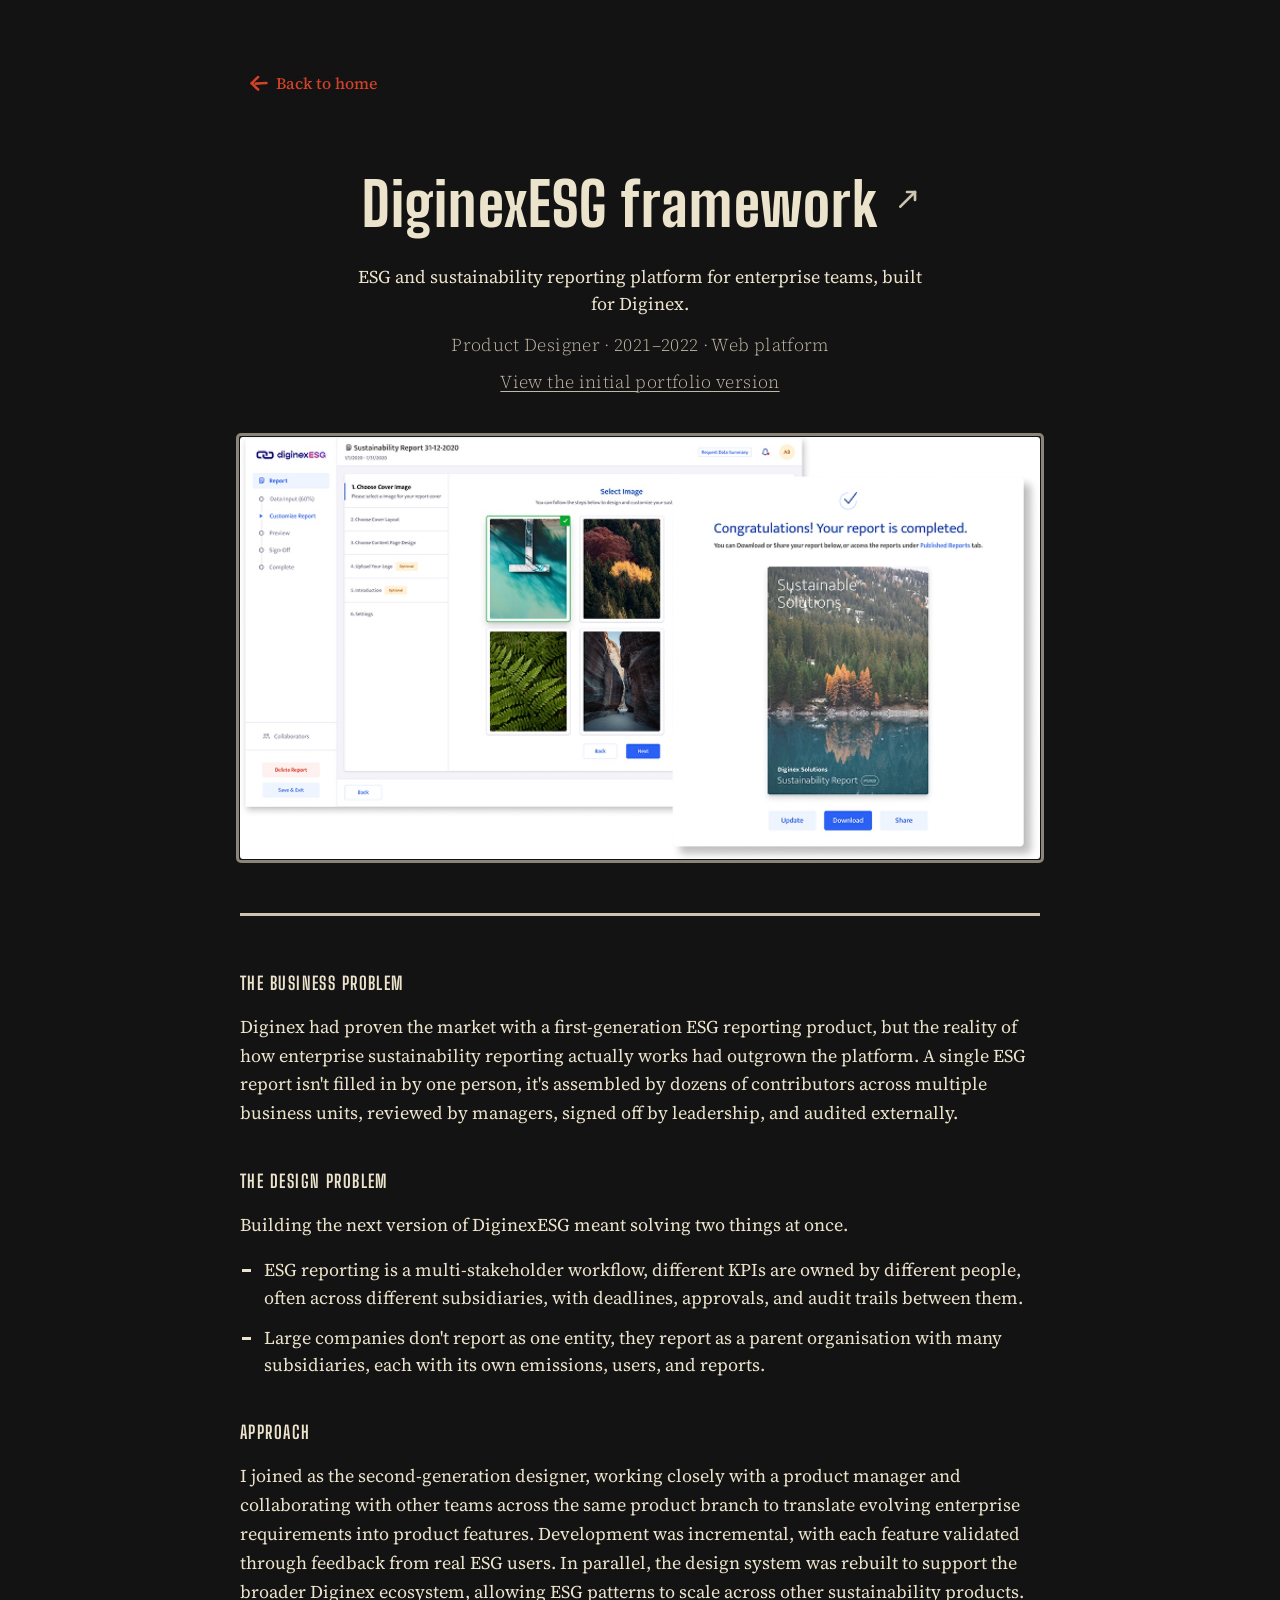
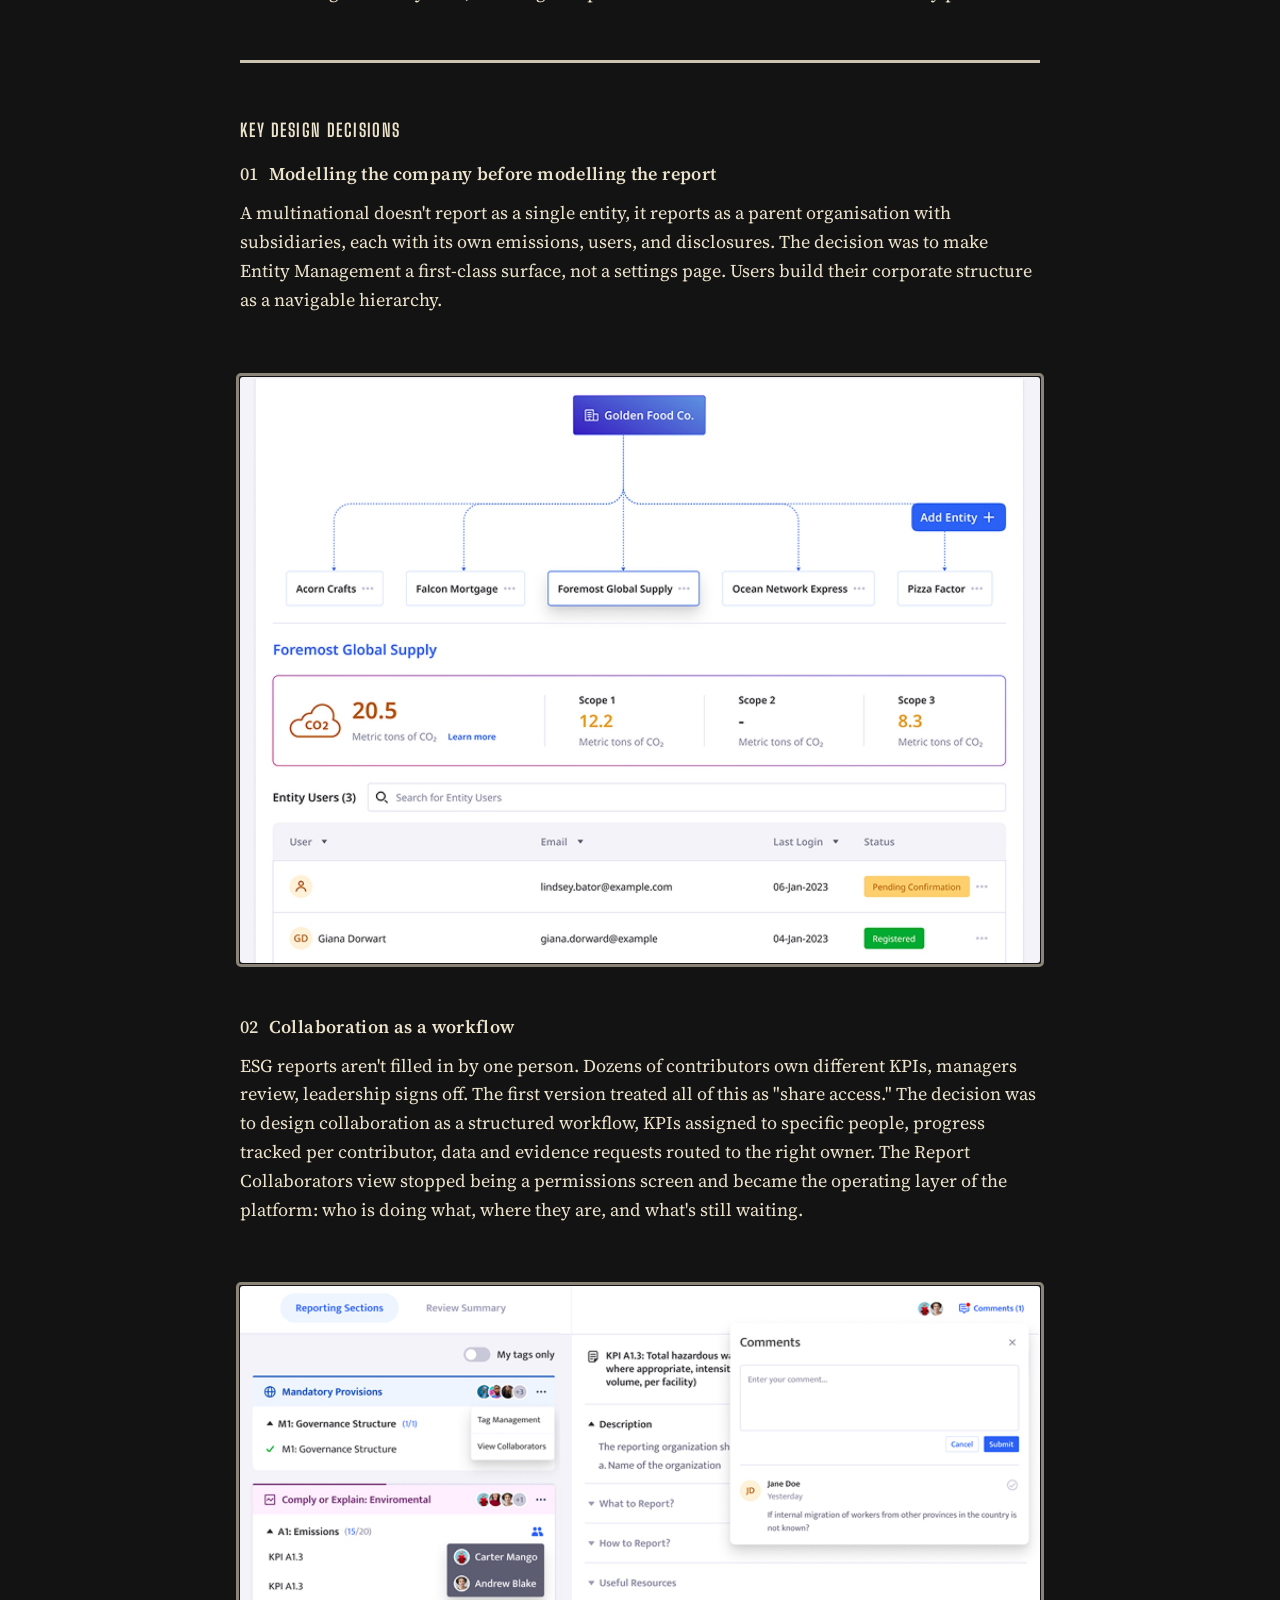
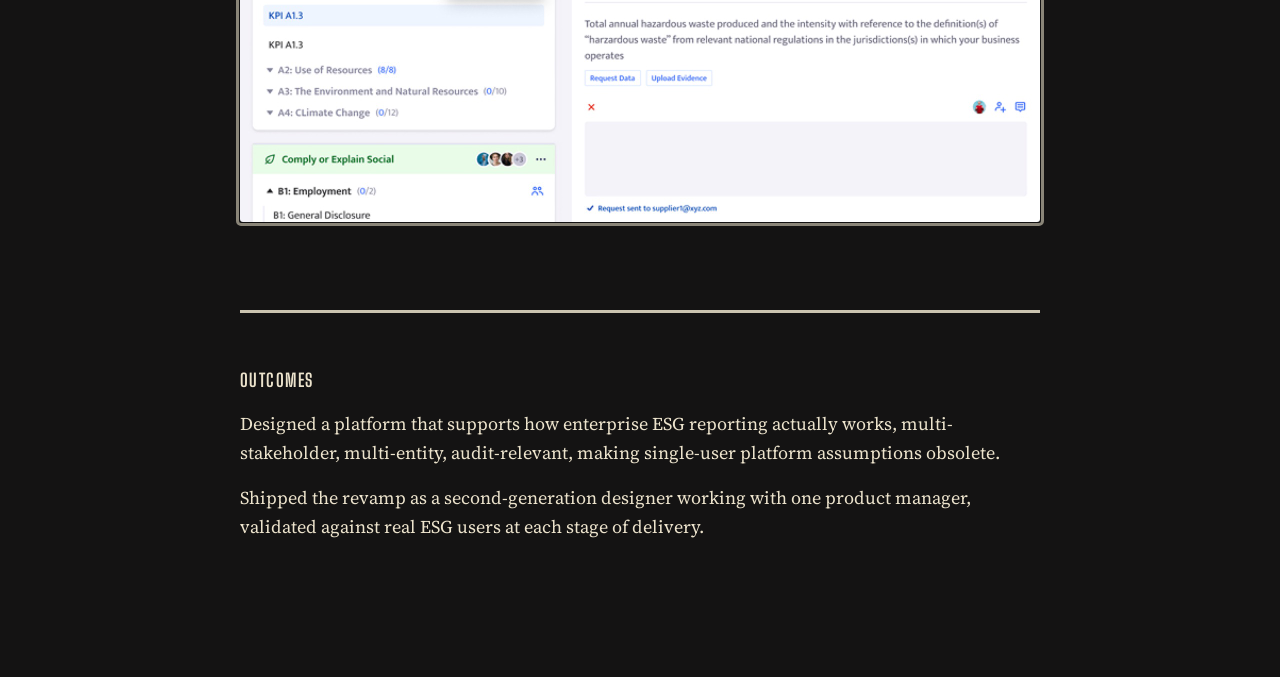
==== commit 379075b8: "update" ====
--- a/case-diginex.html
+++ b/case-diginex.html
@@ -23,6 +23,7 @@
     </div>
     <p class="cs-sub">ESG and sustainability reporting platform for enterprise teams, built for Diginex.</p>
     <div class="cs-meta">Product Designer · 2021–2022 · Web platform</div>
+    <a class="cs-meta-link cs-archive-pdf" data-archive-open data-archive-modal="esgArchiveModal" href="assets/ESG-old-port.pdf" target="_blank" rel="noopener noreferrer">View the initial portfolio version</a>
   </header>
   <div class="cs-figure"><figure class="cs-figure-img"><img src="assets/diginex/1.jpg" alt="DiginexESG sustainability report builder" width="1600" height="844" loading="eager" decoding="async"></figure></div>
   <div class="rule"></div>
@@ -56,6 +57,23 @@
     <p>Shipped the revamp as a second-generation designer working with one product manager, validated against real ESG users at each stage of delivery.</p>
   </section>
 </main>
+
+<div class="cs-archive-modal" id="esgArchiveModal" aria-hidden="true">
+  <div class="cs-archive-modal-backdrop" data-archive-close></div>
+  <div class="cs-archive-modal-panel" role="dialog" aria-modal="true" aria-label="Initial DiginexESG portfolio">
+    <button type="button" class="cs-archive-modal-close" data-archive-close aria-label="Close">×</button>
+    <div class="cs-archive-modal-scroll">
+      <figure class="cs-archive-strip" aria-label="Initial DiginexESG portfolio">
+        <img src="assets/ESG-old-port/1.jpg" alt="" width="1600" height="1200" loading="eager" decoding="async">
+        <img src="assets/ESG-old-port/2.jpg" alt="" width="1600" height="1200" loading="lazy" decoding="async">
+        <img src="assets/ESG-old-port/3.jpg" alt="" width="1600" height="1200" loading="lazy" decoding="async">
+        <img src="assets/ESG-old-port/4.jpg" alt="" width="1600" height="1200" loading="lazy" decoding="async">
+        <img src="assets/ESG-old-port/5.jpg" alt="" width="1600" height="1200" loading="lazy" decoding="async">
+      </figure>
+    </div>
+  </div>
+</div>
+
 <script src="casestudy.js"></script>
 </body>
 </html>
--- a/casestudy.css
+++ b/casestudy.css
@@ -38,6 +38,7 @@
 .cs-archive-strip::before{content:"";position:absolute;inset:-4px;border:3px solid var(--cream);border-radius:5px;filter:url(#rough);opacity:.55;pointer-events:none;z-index:1;}
 .cs-archive-strip img{display:block;width:100%;height:auto;margin:0;border:0;border-radius:0;vertical-align:top;}
 .cs-archive-modal-close{position:fixed;top:14px;right:18px;z-index:210;width:48px;height:48px;border-radius:50%;background:rgba(236,227,204,.72);backdrop-filter:blur(10px);-webkit-backdrop-filter:blur(10px);color:var(--ink);border:none;font-size:30px;line-height:1;cursor:pointer;display:flex;align-items:center;justify-content:center;box-shadow:0 6px 20px rgba(0,0,0,.55);transition:transform .25s;}
+.cs-archive-modal-close::before{content:"";position:absolute;inset:-24px;border-radius:50%;}
 .cs-archive-modal-close:hover{transform:rotate(90deg) scale(1.06);}
 body.cs-archive-open{overflow:hidden;}
 
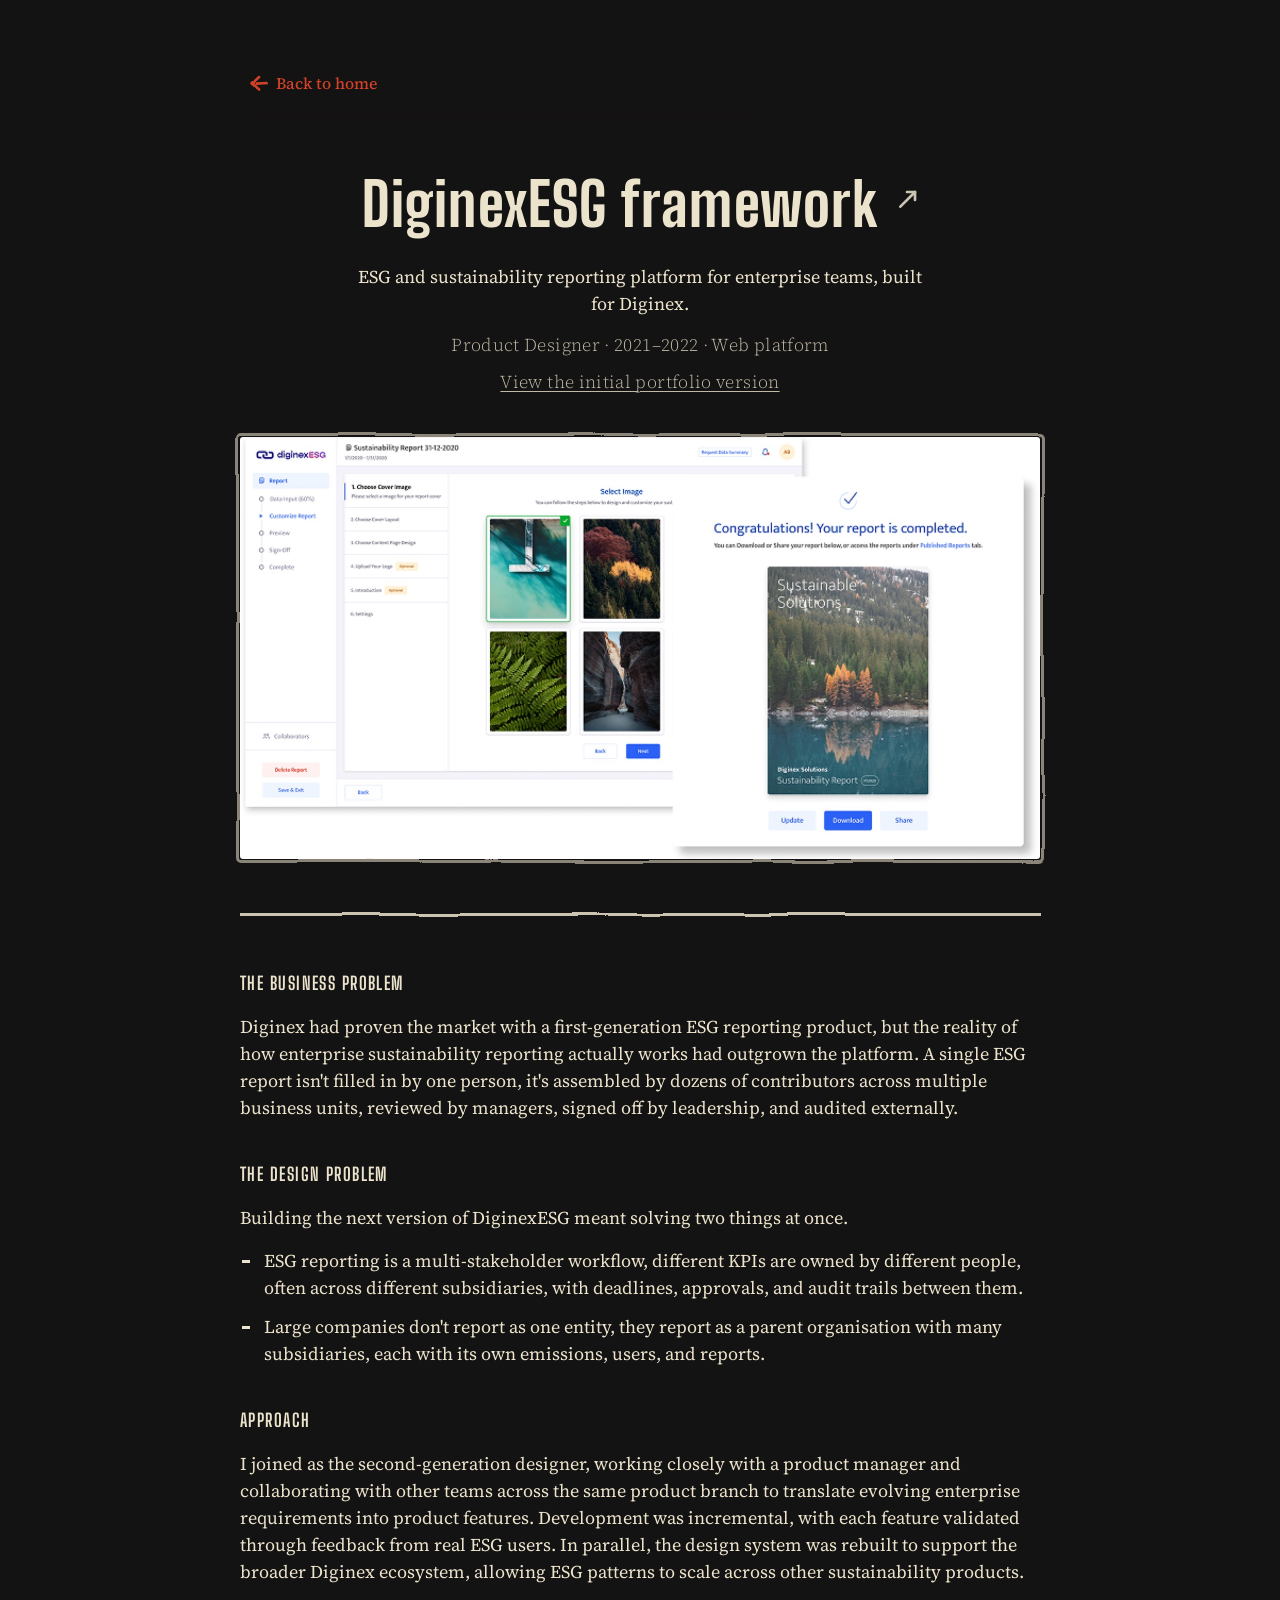
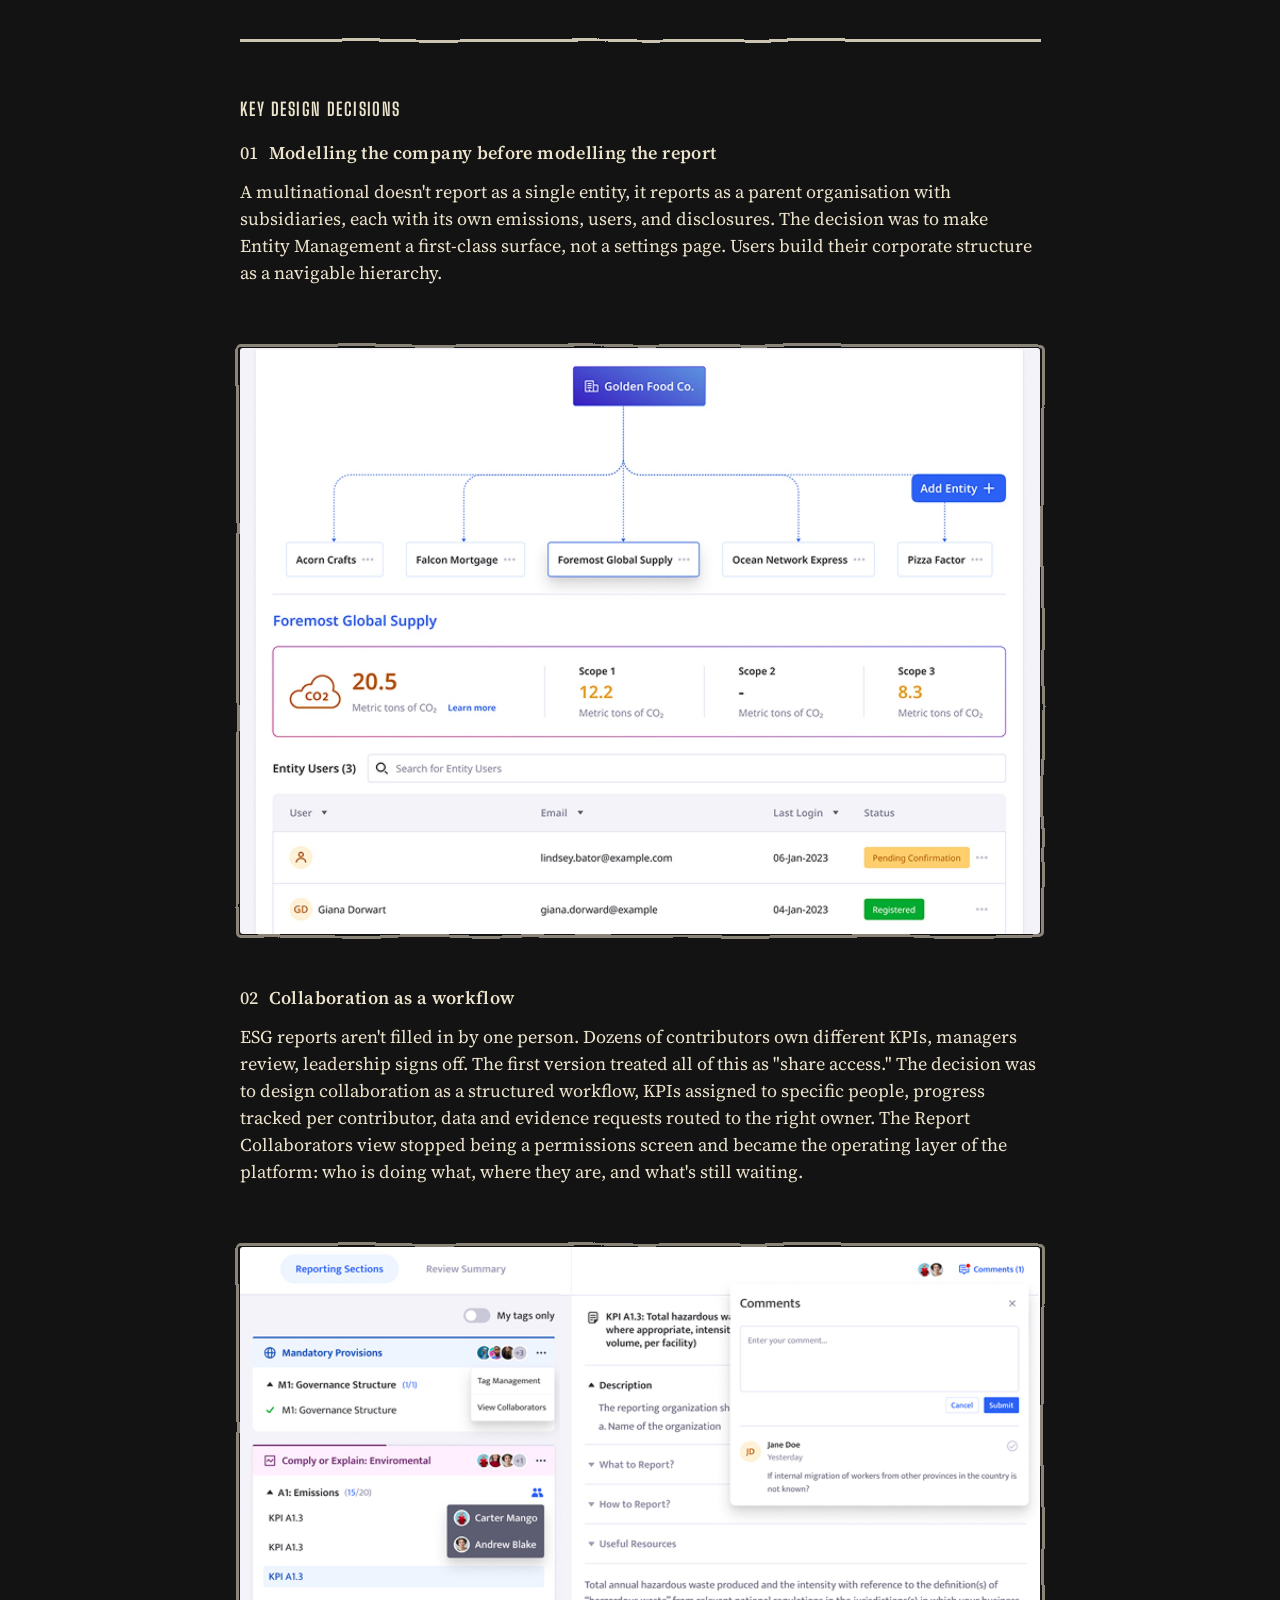
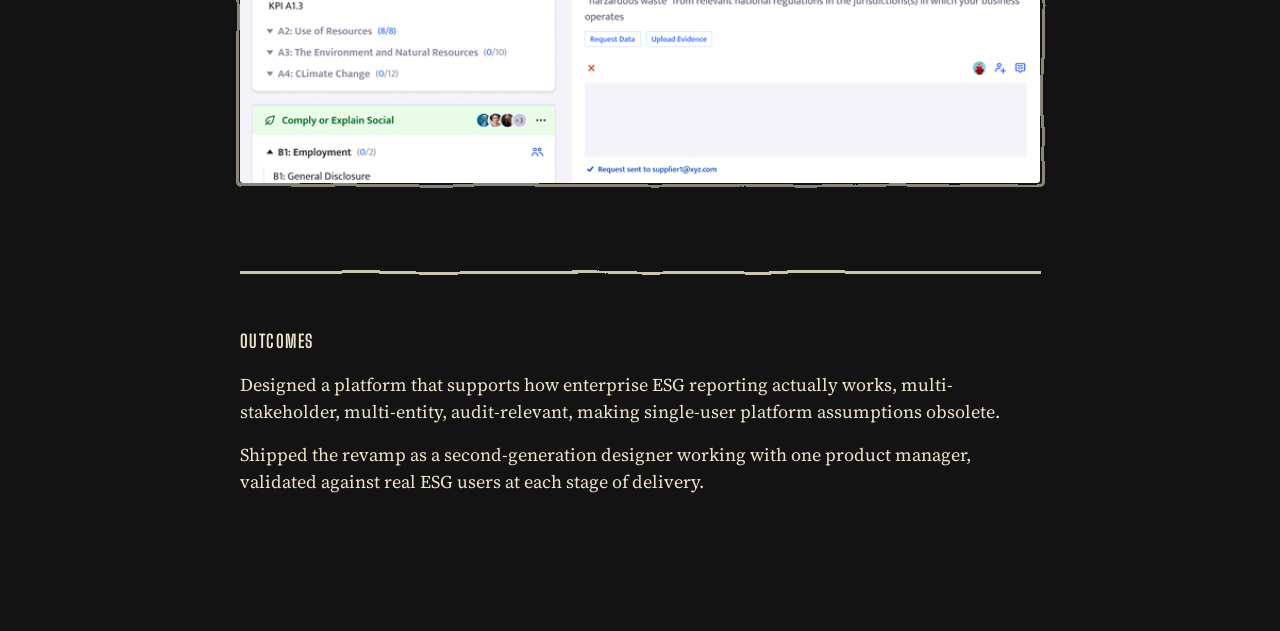
==== commit 24aea679: "update" ====
--- a/case-diginex.html
+++ b/case-diginex.html
@@ -11,6 +11,10 @@
 <link href="casestudy.css" rel="stylesheet">
 </head>
 <body>
+<svg class="defs" aria-hidden="true" xmlns="http://www.w3.org/2000/svg">
+  <filter id="rough"><feTurbulence type="fractalNoise" baseFrequency="0.013 0.02" numOctaves="2" seed="4" result="n"/><feDisplacementMap in="SourceGraphic" in2="n" scale="4.5" xChannelSelector="R" yChannelSelector="G"/></filter>
+  <filter id="rough2"><feTurbulence type="fractalNoise" baseFrequency="0.02 0.035" numOctaves="2" seed="11" result="n"/><feDisplacementMap in="SourceGraphic" in2="n" scale="3" xChannelSelector="R" yChannelSelector="G"/></filter>
+</svg>
 <main class="cs">
 
   <nav class="cs-back" aria-label="Back to home">
--- a/base.css
+++ b/base.css
@@ -20,6 +20,7 @@
   --tape-title-size:20px;
   --body-font:'Source Serif 4',serif;
   --accent:#D24228;
+  --stupid-yellow:#E8C547;
 }
 
 *{margin:0;padding:0;box-sizing:border-box;}
@@ -39,3 +40,7 @@
 
 .rule{height:3px;background:var(--cream);filter:url(#rough);opacity:.85;}
 .rule.tight{margin:34px 0;}
+
+[data-copy]{position:relative;}
+.copy-tip{position:absolute;bottom:calc(100% + 10px);left:50%;transform:translateX(-50%) translateY(4px);padding:6px 10px;font-family:var(--body-font);font-size:13px;font-weight:500;line-height:1;color:var(--ink);background:var(--cream);border-radius:4px;white-space:nowrap;pointer-events:none;opacity:0;visibility:hidden;transition:opacity .2s, transform .2s, visibility .2s;z-index:20;box-shadow:0 4px 14px rgba(0,0,0,.35);}
+.copy-tip.show{opacity:1;visibility:visible;transform:translateX(-50%) translateY(0);}
--- a/casestudy.css
+++ b/casestudy.css
@@ -2,6 +2,7 @@
 .cs-sub,.sec p,.sec ul li,.ab-grid p:not(.ab-sub),.ab-grid li,.ab-right li,.ab-left .meta,.ab-quote{font-style:normal;font-weight:400;}
 .ab-grid .ab-sub{font-weight:600;}
 .cs-sub,.sec p,.sec ul li,.ab-grid p,.ab-right li,.ab-quote{text-wrap:pretty;}
+.cs :is(.cs-sub,.cs-meta,.cs-meta-link,.sec p,.sec ul li,.d-title,.d-title .d-num,.ab-left .role,.ab-left .org,.ab-left .meta,.ab-right li,.ab-grid p,.ab-grid li,.ab-sub,.ab-quote,.ab-quote .by,.cs-cap,.ph .ph-label,.ab-contact,.ab-contact-item,.ab-contact-link){line-height:1.5;}
 
 .cs .rule{margin:54px 0;}
 .cs{position:relative;z-index:1;max-width:var(--maxw-cs);margin:0 auto;padding:48px 40px 120px;}
@@ -16,6 +17,7 @@
 .cs-hero{text-align:center;padding:30px 0 8px;width:100%;overflow-x:clip;}
 .cs-title-row{display:inline-flex;flex-wrap:wrap;align-items:center;justify-content:center;column-gap:8px;row-gap:8px;max-width:100%;}
 .cs-title{margin:0;flex:0 1 auto;max-width:100%;text-align:center;font-family:var(--heading-font);font-weight:800;font-size:clamp(32px,5.2vw,60px);line-height:1.08;letter-spacing:.02em;color:var(--cream);overflow-wrap:break-word;}
+.cs-stupid .cs-title{line-height:1.4;}
 .cs-title-link{position:static;flex:0 0 auto;display:flex;align-items:center;justify-content:center;align-self:center;margin:0;padding:0;line-height:1;color:var(--cream);opacity:.85;transition:opacity .2s;}
 .cs-title-link:hover{opacity:1;}
 .cs-title-link svg{display:block;width:24px;height:24px;transition:transform .22s;}
@@ -23,7 +25,7 @@
   .cs-title-link svg{width:32px;height:32px;}
 }
 .cs-title-link:hover svg{transform:translate(3px,-3px);}
-.cs-sub{max-width:640px;margin:26px auto 0;font-size:18px;line-height:1.5;color:var(--cream);}
+.cs-sub{max-width:640px;margin:26px auto 0;font-size:18px;color:var(--cream);}
 .cs-meta{margin-top:14px;font-family:var(--body-font);font-size:18px;font-weight:300;font-style:normal;letter-spacing:.02em;text-transform:none;color:#C1B9A6;}
 .cs-meta-link{display:block;margin-top:10px;font-family:var(--body-font);font-size:18px;font-weight:300;font-style:normal;letter-spacing:.02em;text-transform:none;color:#C1B9A6;text-decoration:underline;text-underline-offset:3px;text-decoration-thickness:1px;transition:opacity .2s;}
 .cs-meta-link:hover{opacity:.85;}
@@ -59,9 +61,9 @@
 .sec{margin-top:0;}
 .sec + .sec{margin-top:40px;}
 .sec-label,.ab-eyebrow{font-family:var(--heading-font);font-weight:700;font-size:18px;letter-spacing:.08em;text-transform:uppercase;color:var(--cream);margin:0 0 16px;}
-.sec p{font-size:18px;line-height:1.6;color:var(--cream);margin-bottom:16px;}
+.sec p{font-size:18px;color:var(--cream);margin-bottom:16px;}
 .sec ul{list-style:none;margin:0 0 14px;padding:0;}
-.sec ul li{position:relative;padding-left:24px;font-size:18px;line-height:1.55;color:var(--cream);margin-bottom:12px;}
+.sec ul li{position:relative;padding-left:24px;font-size:18px;color:var(--cream);margin-bottom:12px;}
 .sec ul li::before{content:"";position:absolute;left:2px;top:13px;width:9px;height:3px;background:var(--cream);filter:url(#rough2);}
 
 /* decision blocks — subtitles within a section */
@@ -80,7 +82,7 @@
 .ab-org-link .ext-icon{display:block;width:16px;height:16px;flex-shrink:0;}
 .ab-left .meta{font-size:18px;color:var(--cream);margin-top:4px;}
 .ab-right ul{list-style:none;}
-.ab-right li{position:relative;padding-left:24px;font-size:18px;line-height:1.55;margin-bottom:12px;color:var(--cream);}
+.ab-right li{position:relative;padding-left:24px;font-size:18px;margin-bottom:12px;color:var(--cream);}
 .ab-right li::before{content:"";position:absolute;left:2px;top:13px;width:9px;height:3px;background:var(--cream);filter:url(#rough2);}
 .ab-grid{display:grid;grid-template-columns:1fr 1fr;gap:40px 56px;padding-top:8px;}
 /* Skills desktop: row 1 = How I work | Markets; row 2 = Domains | Tools */
@@ -90,7 +92,7 @@
 .ab-skills-markets{grid-column:2;grid-row:1;}
 .ab-skills-domains{grid-column:1;grid-row:2;}
 .ab-skills-tools{grid-column:2;grid-row:2;}
-.ab-grid p{font-size:18px;line-height:1.5;color:var(--cream);margin-bottom:8px;}
+.ab-grid p{font-size:18px;color:var(--cream);margin-bottom:8px;}
 .ab-grid ul{list-style:none;margin-top:4px;}
 .ab-grid li{position:relative;padding-left:22px;font-size:19px;margin-bottom:8px;}
 .ab-grid li::before{content:"";position:absolute;left:2px;top:12px;width:8px;height:3px;background:var(--cream);filter:url(#rough2);}
@@ -98,7 +100,7 @@
 .grp-body{display:flex;flex-direction:column;gap:0;}
 .grp-body p{margin:0;}
 .ab-grid .grp{margin-bottom:24px;}
-.ab-quote{font-size:18px;line-height:1.55;color:var(--cream);max-width:700px;}
+.ab-quote{font-size:18px;color:var(--cream);max-width:700px;}
 .ab-duo-col .ab-quote{max-width:none;}
 .ab-quote .by{display:block;margin-top:16px;font-style:normal;font-weight:300;font-size:16px;color:#C1B9A6;}
 
@@ -108,8 +110,8 @@
 
 /* Contact */
 .ab-contact{display:flex;flex-direction:row;flex-wrap:wrap;align-items:center;gap:8px 24px;font-family:var(--body-font);font-size:18px;}
-.ab-contact-sep{color:var(--cream);opacity:.78;user-select:none;}
 .ab-contact-item{color:var(--cream);text-decoration:none;transition:opacity .2s;}
+button.ab-contact-item{background:none;border:none;padding:0;font:inherit;letter-spacing:inherit;cursor:pointer;}
 .ab-contact-item:hover{opacity:.7;}
 .ab-contact-link{display:inline-flex;align-items:center;gap:6px;width:fit-content;color:var(--cream);text-decoration:none;transition:opacity .2s;}
 .ab-contact-link:hover{opacity:.7;}
@@ -141,5 +143,4 @@
   .ab-skills>.grp:last-child{margin-bottom:0;}
   .ab-duo{grid-template-columns:1fr;gap:32px;}
   .ab-contact{flex-direction:column;align-items:flex-start;gap:10px;font-size:16px;}
-  .ab-contact-sep{display:none;}
 }
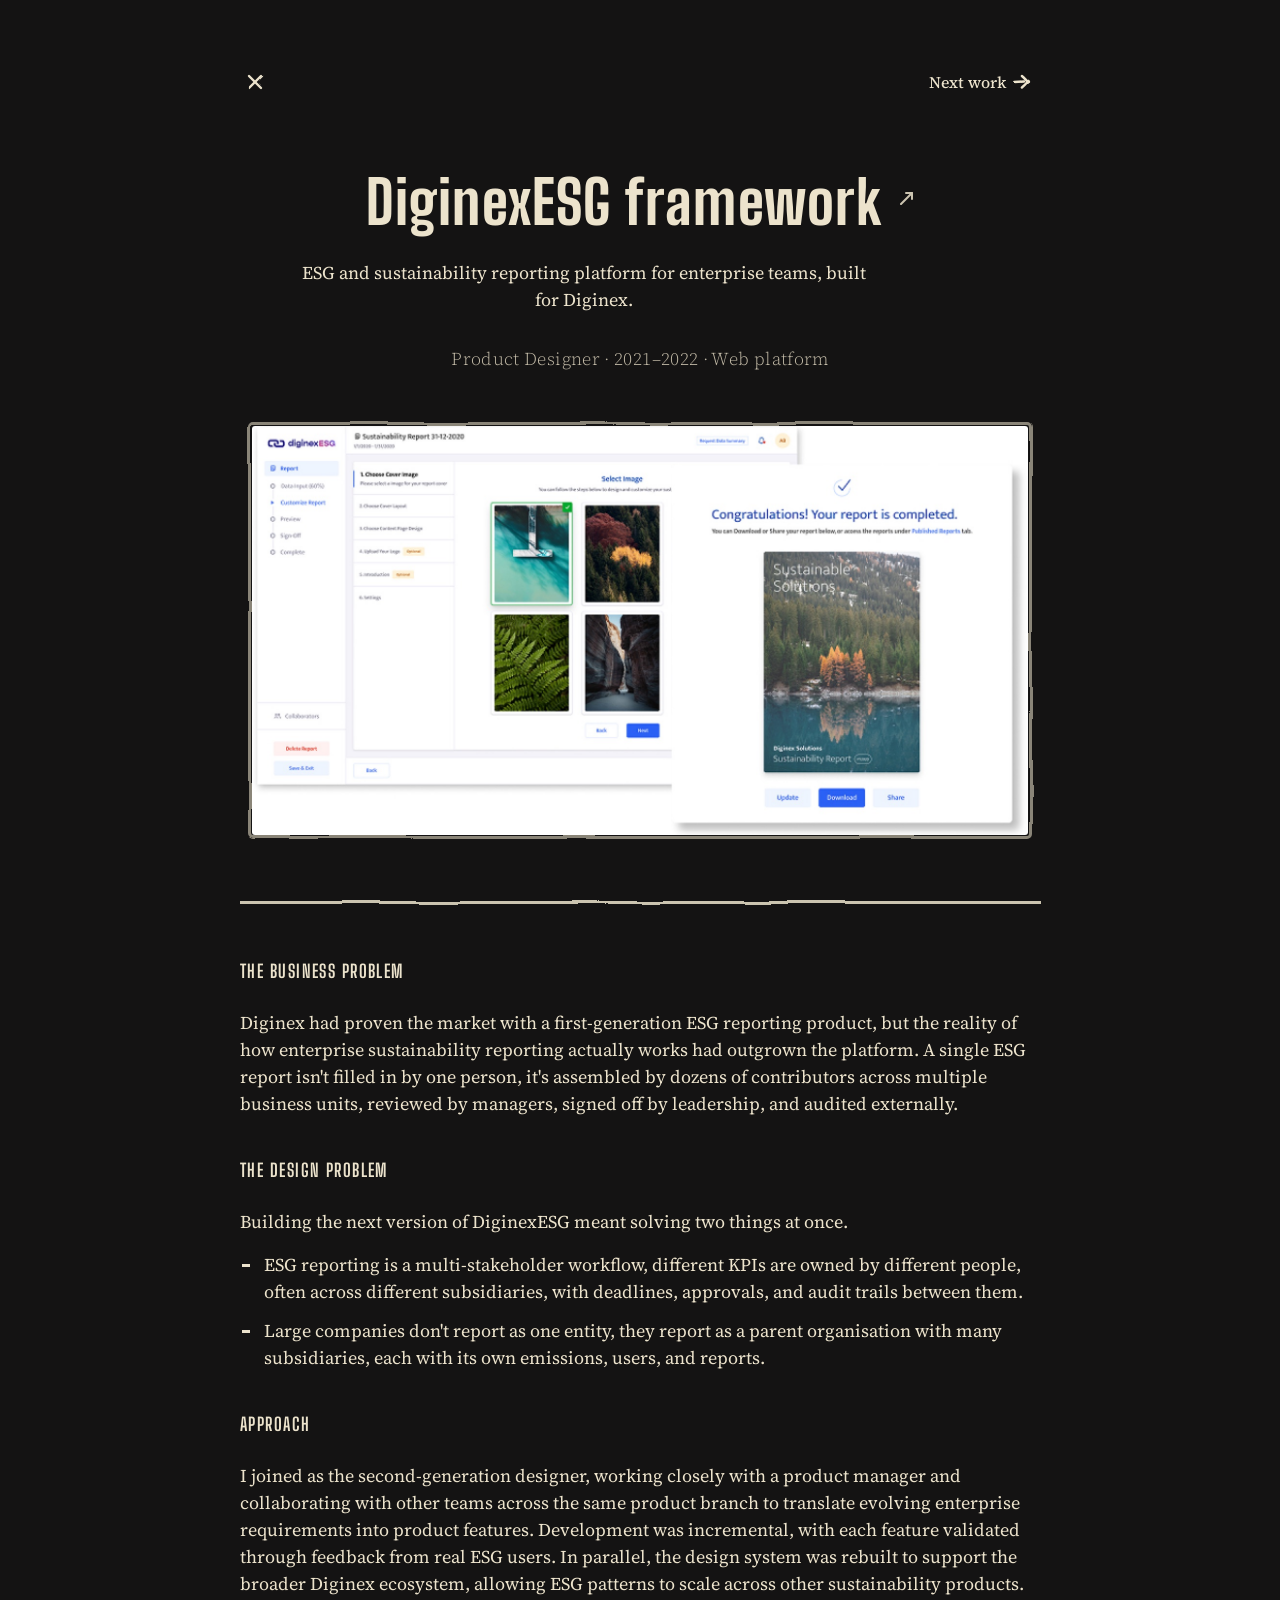
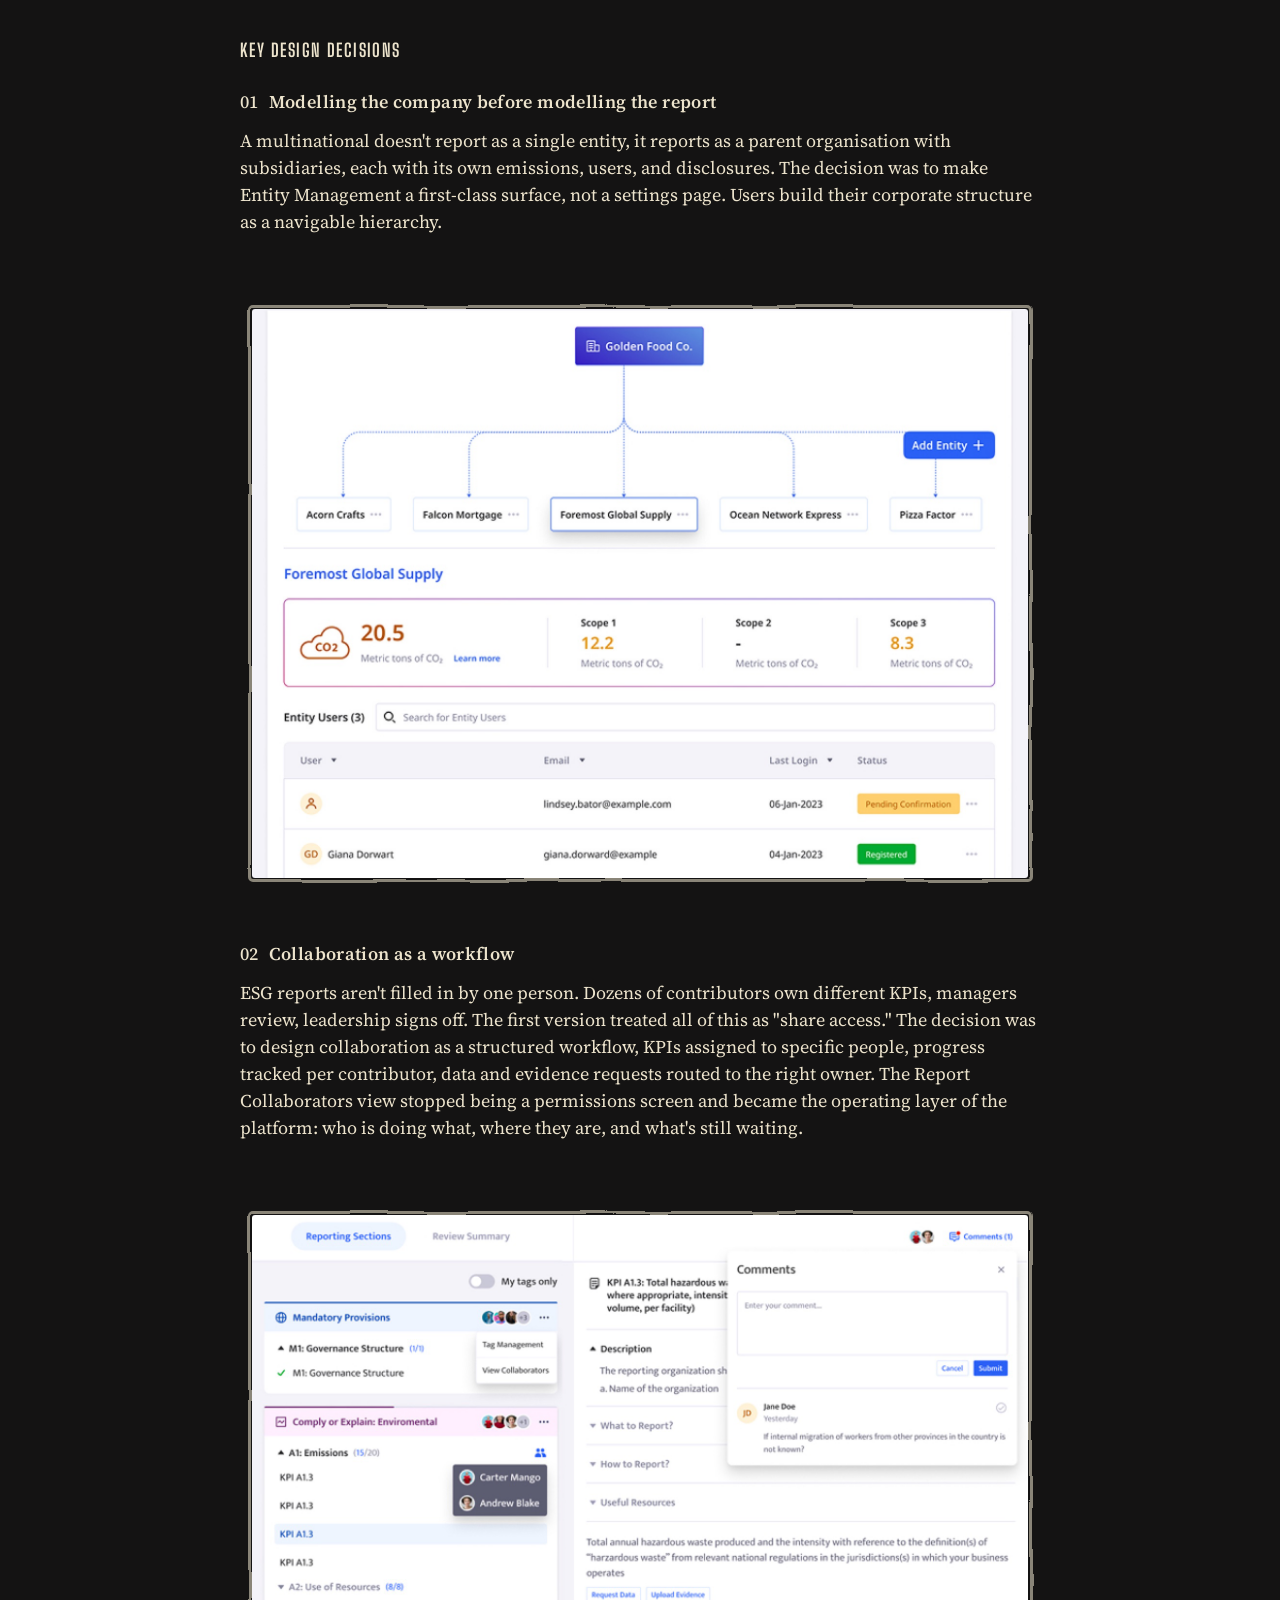
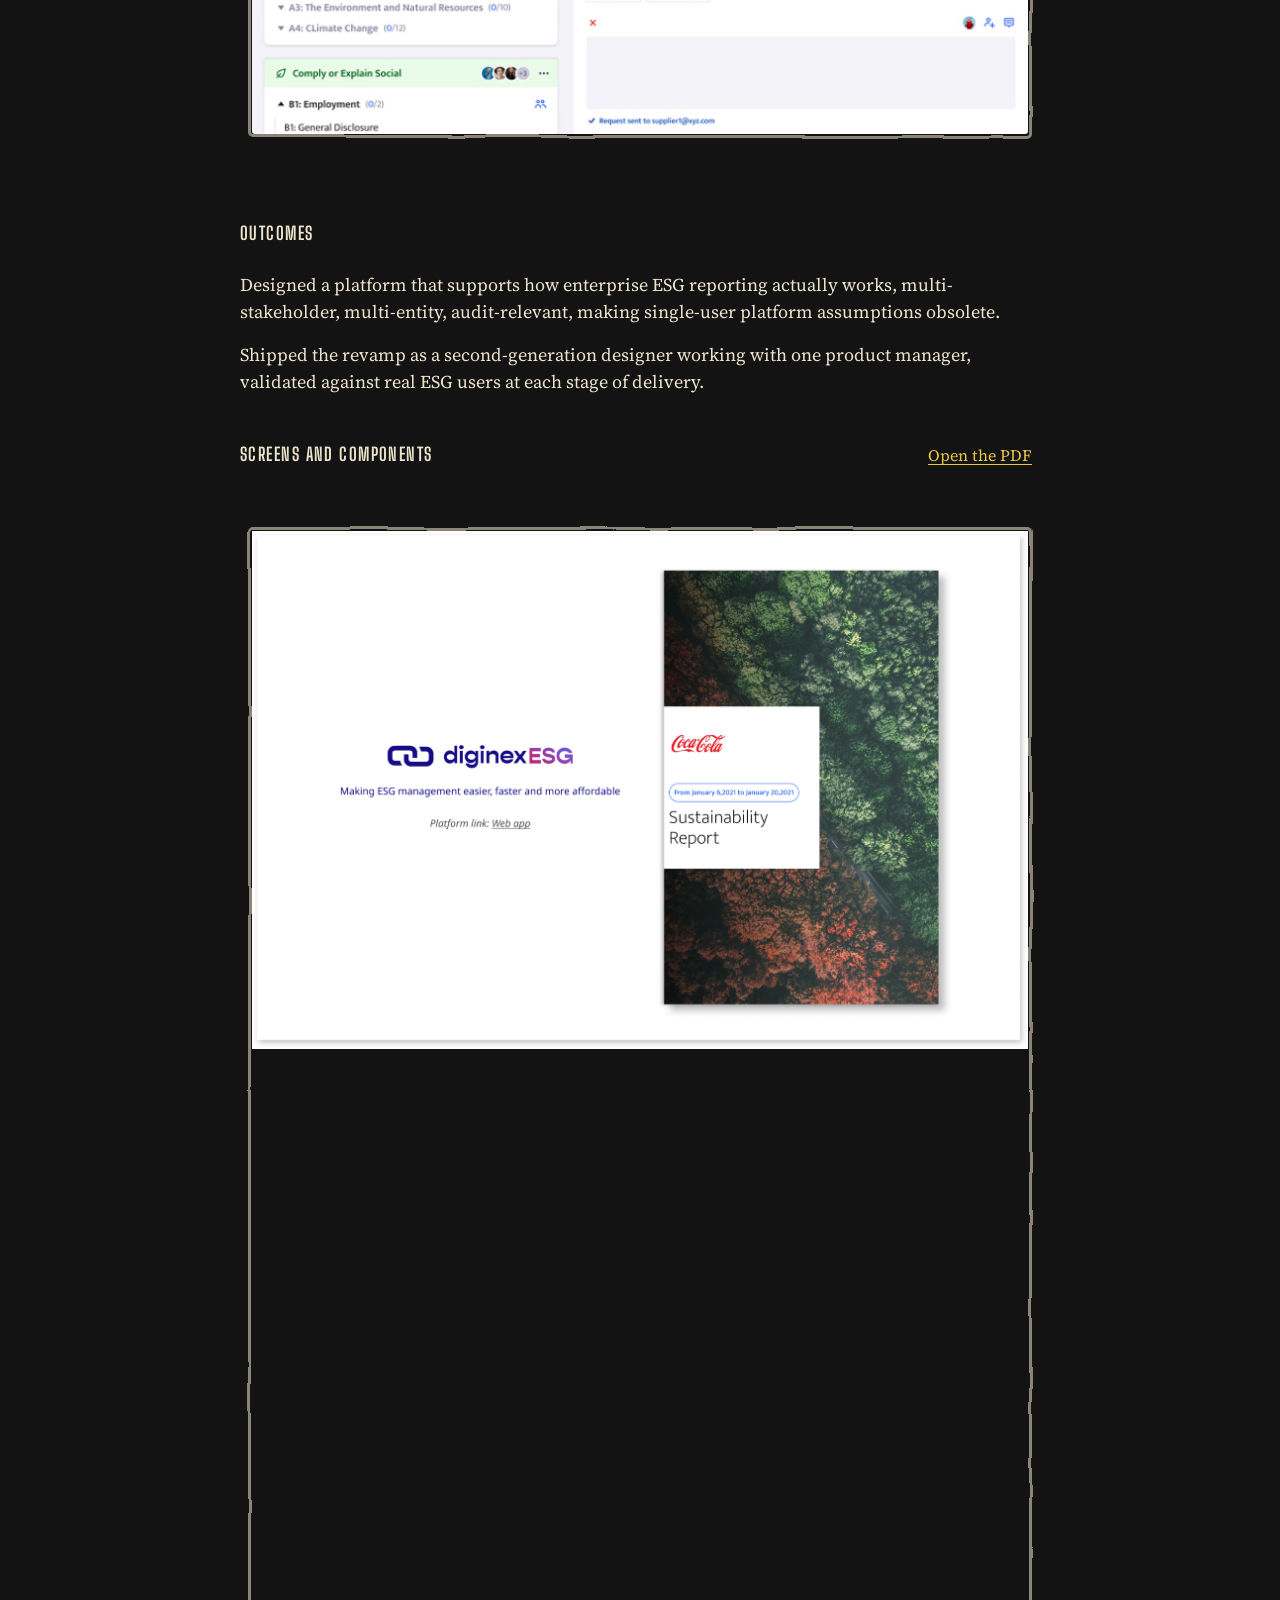
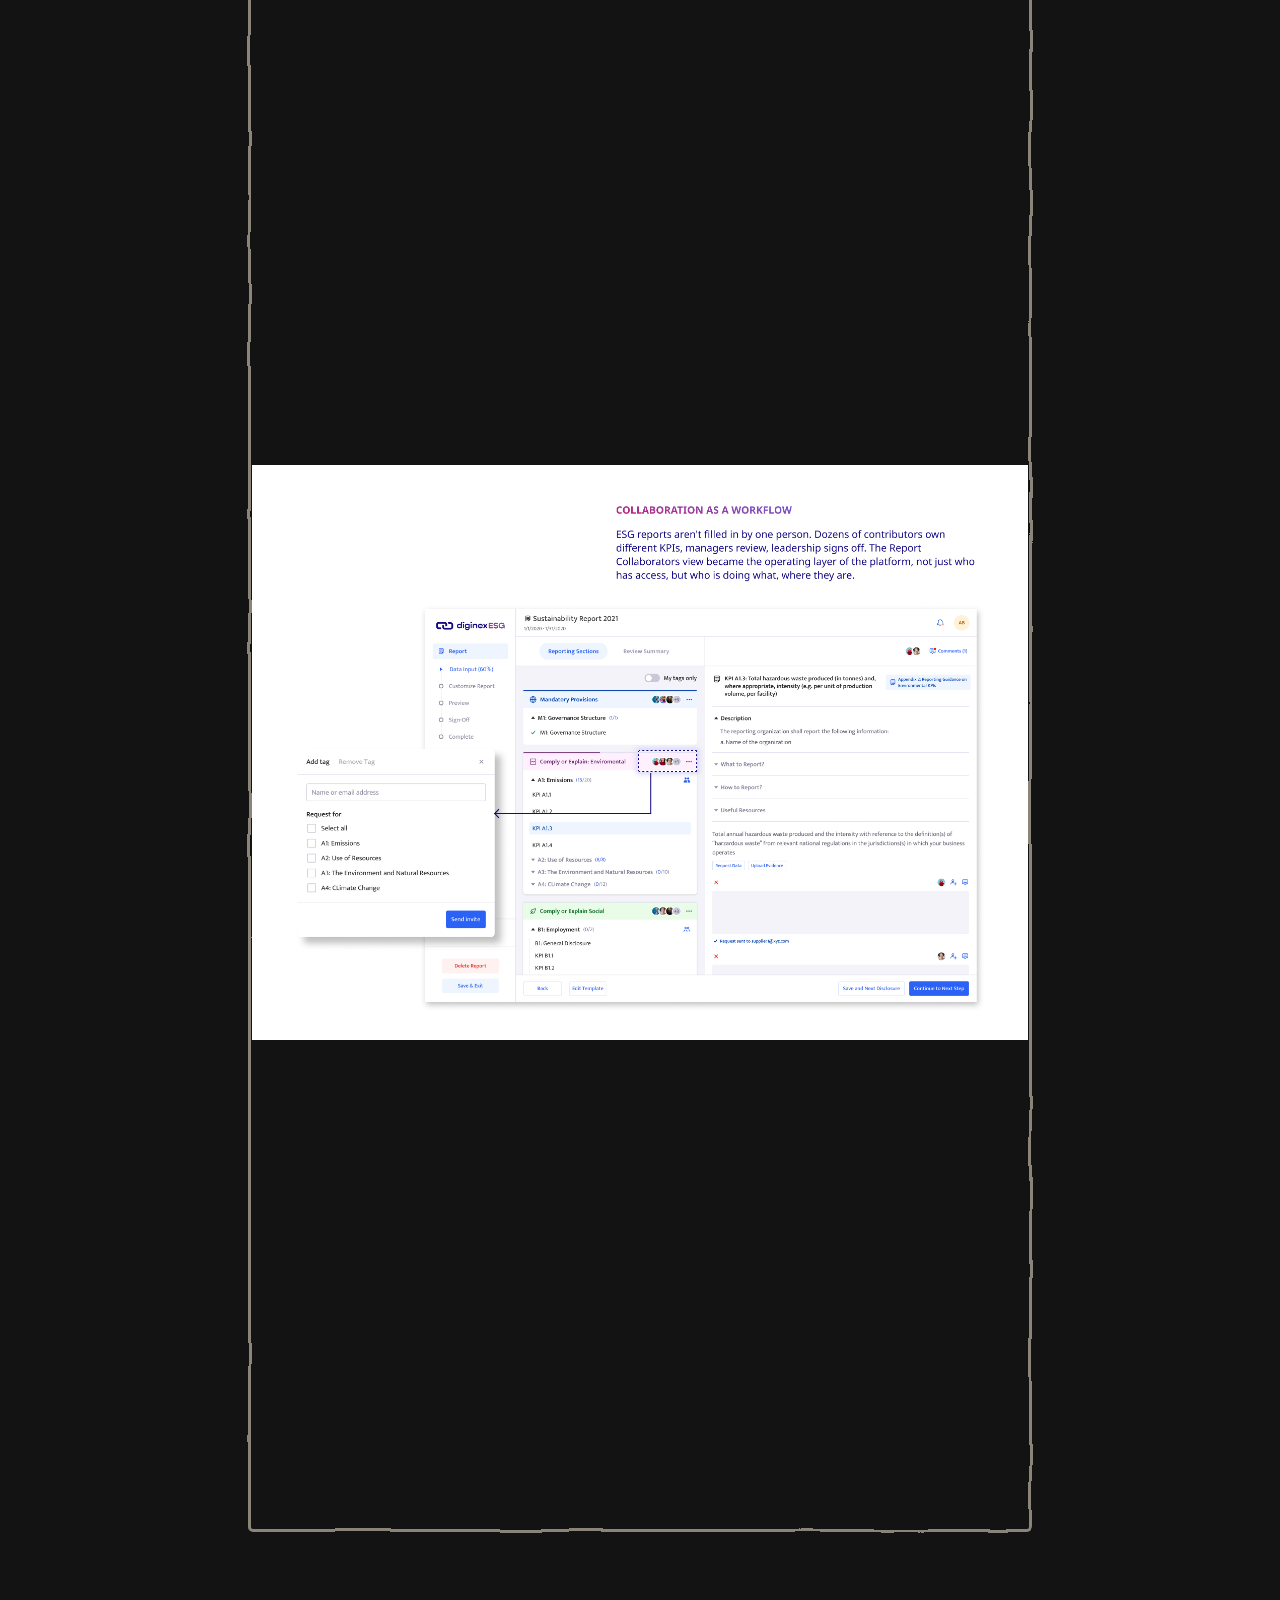
==== commit 74cebe29: "Update" ====
--- a/case-diginex.html
+++ b/case-diginex.html
@@ -17,8 +17,9 @@
 </svg>
 <main class="cs">
 
-  <nav class="cs-back" aria-label="Back to home">
-    <a class="cs-back-link" href="index.html"><svg class="cs-back-icon" viewBox="0 0 22 22" aria-hidden="true" fill="none" stroke="currentColor" stroke-width="2.2" stroke-linecap="round" stroke-linejoin="round"><path d="M3 11c2.5-.2 5-.35 9-.5"/><path d="M10 5.5c2 1.6 3.5 3.4 5.5 5.5"/><path d="M10 16c2-1.6 3.5-3.2 5.5-5.5"/></svg><span>Back to home</span></a>
+  <nav class="cs-back" aria-label="Case study navigation">
+    <a class="cs-nav-link cs-nav-close" href="index.html#work" aria-label="Close case study"><svg class="cs-nav-close-icon" viewBox="0 0 24 24" aria-hidden="true" fill="none" stroke="currentColor" stroke-width="2.4" stroke-linecap="round"><path d="M6 6l12 12"/><path d="M18 6 6 18"/></svg></a>
+    <a class="cs-nav-link cs-nav-next" href="case-validus.html">Next work<svg class="cs-nav-next-icon" viewBox="0 0 22 22" aria-hidden="true" fill="none" stroke="currentColor" stroke-width="2.2" stroke-linecap="round" stroke-linejoin="round"><path d="M3 11c2.5-.2 5-.35 9-.5"/><path d="M10 5.5c2 1.6 3.5 3.4 5.5 5.5"/><path d="M10 16c2-1.6 3.5-3.2 5.5-5.5"/></svg></a>
   </nav>
   <header class="cs-hero">
     <div class="cs-title-row">
@@ -27,7 +28,6 @@
     </div>
     <p class="cs-sub">ESG and sustainability reporting platform for enterprise teams, built for Diginex.</p>
     <div class="cs-meta">Product Designer · 2021–2022 · Web platform</div>
-    <a class="cs-meta-link cs-archive-pdf" data-archive-open data-archive-modal="esgArchiveModal" href="assets/ESG-old-port.pdf" target="_blank" rel="noopener noreferrer">View the initial portfolio version</a>
   </header>
   <div class="cs-figure"><figure class="cs-figure-img"><img src="assets/diginex/1.jpg" alt="DiginexESG sustainability report builder" width="1600" height="844" loading="eager" decoding="async"></figure></div>
   <div class="rule"></div>
@@ -44,7 +44,6 @@
   <section class="sec"><h2 class="sec-label">Approach</h2>
     <p>I joined as the second-generation designer, working closely with a product manager and collaborating with other teams across the same product branch to translate evolving enterprise requirements into product features. Development was incremental, with each feature validated through feedback from real ESG users. In parallel, the design system was rebuilt to support the broader Diginex ecosystem, allowing ESG patterns to scale across other sustainability products.</p>
   </section>
-  <div class="rule"></div>
   <section class="sec"><h2 class="sec-label">Key design decisions</h2>
     <div class="decision"><div class="d-title"><span class="d-num">01</span>Modelling the company before modelling the report</div>
       <p>A multinational doesn't report as a single entity, it reports as a parent organisation with subsidiaries, each with its own emissions, users, and disclosures. The decision was to make Entity Management a first-class surface, not a settings page. Users build their corporate structure as a navigable hierarchy.</p>
@@ -55,28 +54,28 @@
       <div class="cs-figure"><figure class="cs-figure-img"><img src="assets/diginex/3.jpg" alt="DiginexESG Report Collaborators — KPIs, comments and evidence requests" width="1600" height="1072" loading="lazy" decoding="async"></figure></div>
     </div>
   </section>
-  <div class="rule"></div>
   <section class="sec"><h2 class="sec-label">Outcomes</h2>
     <p>Designed a platform that supports how enterprise ESG reporting actually works, multi-stakeholder, multi-entity, audit-relevant, making single-user platform assumptions obsolete.</p>
     <p>Shipped the revamp as a second-generation designer working with one product manager, validated against real ESG users at each stage of delivery.</p>
   </section>
+  <section class="cs-archive" data-archive>
+    <div class="cs-archive-head">
+      <button type="button" class="cs-archive-toggle" aria-expanded="false">Screens and components<svg class="cs-archive-arr" viewBox="0 0 22 22" aria-hidden="true" fill="none" stroke="currentColor" stroke-width="2.2" stroke-linecap="round" stroke-linejoin="round"><path d="M3 11c2.5-.2 5-.35 9-.5"/><path d="M10 5.5c2 1.6 3.5 3.4 5.5 5.5"/><path d="M10 16c2-1.6 3.5-3.2 5.5-5.5"/></svg></button>
+      <a class="text-btn cs-archive-pdf" href="assets/ESG-old-port.pdf" target="_blank" rel="noopener noreferrer">Open the PDF</a>
+    </div>
+    <div class="cs-archive-detail">
+      <div class="cs-archive-detail-inner">
+        <div class="cs-archive-strip" role="group" aria-label="DiginexESG screenshots and component library">
+          <img src="assets/ESG-old-port/1.jpg" alt="" width="1600" height="1200" loading="lazy" decoding="async">
+          <img src="assets/ESG-old-port/2.jpg" alt="" width="1600" height="1200" loading="lazy" decoding="async">
+          <img src="assets/ESG-old-port/3.jpg" alt="" width="1600" height="1200" loading="lazy" decoding="async">
+          <img src="assets/ESG-old-port/4.jpg" alt="" width="1600" height="1200" loading="lazy" decoding="async">
+          <img src="assets/ESG-old-port/5.jpg" alt="" width="1600" height="1200" loading="lazy" decoding="async">
+        </div>
+      </div>
+    </div>
+  </section>
 </main>
-
-<div class="cs-archive-modal" id="esgArchiveModal" aria-hidden="true">
-  <div class="cs-archive-modal-backdrop" data-archive-close></div>
-  <div class="cs-archive-modal-panel" role="dialog" aria-modal="true" aria-label="Initial DiginexESG portfolio">
-    <button type="button" class="cs-archive-modal-close" data-archive-close aria-label="Close">×</button>
-    <div class="cs-archive-modal-scroll">
-      <figure class="cs-archive-strip" aria-label="Initial DiginexESG portfolio">
-        <img src="assets/ESG-old-port/1.jpg" alt="" width="1600" height="1200" loading="eager" decoding="async">
-        <img src="assets/ESG-old-port/2.jpg" alt="" width="1600" height="1200" loading="lazy" decoding="async">
-        <img src="assets/ESG-old-port/3.jpg" alt="" width="1600" height="1200" loading="lazy" decoding="async">
-        <img src="assets/ESG-old-port/4.jpg" alt="" width="1600" height="1200" loading="lazy" decoding="async">
-        <img src="assets/ESG-old-port/5.jpg" alt="" width="1600" height="1200" loading="lazy" decoding="async">
-      </figure>
-    </div>
-  </div>
-</div>
 
 <script src="casestudy.js"></script>
 </body>
--- a/base.css
+++ b/base.css
@@ -21,6 +21,8 @@
   --body-font:'Source Serif 4',serif;
   --accent:#D24228;
   --stupid-yellow:#E8C547;
+  --btn-primary:var(--stupid-yellow);
+  --btn-secondary:var(--cream);
 }
 
 *{margin:0;padding:0;box-sizing:border-box;}
@@ -36,6 +38,9 @@
 }
 .dust,.grain,.vig{display:none;}
 a{color:inherit;text-decoration:none;}
+.text-btn{font-family:var(--body-font);font-size:14px;font-weight:400;font-style:normal;letter-spacing:normal;line-height:1.5;color:var(--btn-primary);background:none;border:none;padding:0;cursor:pointer;text-decoration:underline;text-underline-offset:3px;text-decoration-thickness:1px;transition:opacity .2s;}
+button.text-btn{font:inherit;}
+.text-btn:hover{opacity:.85;}
 svg.defs{position:absolute;width:0;height:0;}
 
 .rule{height:3px;background:var(--cream);filter:url(#rough);opacity:.85;}
--- a/casestudy.css
+++ b/casestudy.css
@@ -5,13 +5,16 @@
 .cs :is(.cs-sub,.cs-meta,.cs-meta-link,.sec p,.sec ul li,.d-title,.d-title .d-num,.ab-left .role,.ab-left .org,.ab-left .meta,.ab-right li,.ab-grid p,.ab-grid li,.ab-sub,.ab-quote,.ab-quote .by,.cs-cap,.ph .ph-label,.ab-contact,.ab-contact-item,.ab-contact-link){line-height:1.5;}
 
 .cs .rule{margin:54px 0;}
-.cs{position:relative;z-index:1;max-width:var(--maxw-cs);margin:0 auto;padding:48px 40px 120px;}
+.cs{position:relative;z-index:1;max-width:var(--maxw-cs);margin:0 auto;padding:48px var(--cs-gutter,40px) 120px;--cs-gutter:40px;}
 
-/* back to home */
-.cs-back{position:sticky;top:0;z-index:20;margin:0 0 20px;padding:14px 0 18px;background:var(--bar-grad);backdrop-filter:blur(3px);-webkit-backdrop-filter:blur(3px);}
-.cs-back-link{display:inline-flex;align-items:center;gap:6px;font-family:var(--body-font);font-size:16px;font-weight:500;font-style:normal;line-height:1.25;color:var(--accent);text-decoration:none;padding:8px 4px;transition:opacity .2s;}
-.cs-back-link:hover{opacity:.85;}
-.cs-back-icon{display:block;width:26px;height:auto;flex-shrink:0;filter:url(#rough2);transform:rotate(180deg);}
+/* case study top nav — full viewport width, content aligned with .cs */
+.cs-back{position:sticky;top:0;z-index:20;display:flex;align-items:center;justify-content:space-between;gap:16px;width:100vw;margin:0 calc(50% - 50vw) 20px;padding:14px max(var(--cs-gutter),calc((100vw - min(100vw,var(--maxw-cs)))/2 + var(--cs-gutter))) 18px;background:var(--page);box-sizing:border-box;}
+.cs-nav-link{display:inline-flex;align-items:center;gap:6px;font-family:var(--body-font);font-size:16px;font-weight:500;font-style:normal;line-height:1.25;text-decoration:none;padding:8px 4px;transition:opacity .2s;}
+.cs-nav-link:hover{opacity:.85;}
+.cs-nav-close{color:var(--cream);}
+.cs-nav-close-icon{display:block;width:24px;height:24px;filter:url(#rough2);}
+.cs-nav-next{margin-left:auto;color:var(--btn-secondary);}
+.cs-nav-next-icon{display:block;width:24px;height:24px;flex-shrink:0;filter:url(#rough2);}
 
 /* hero */
 .cs-hero{text-align:center;padding:30px 0 8px;width:100%;overflow-x:clip;}
@@ -21,34 +24,49 @@
 .cs-title-link{position:static;flex:0 0 auto;display:flex;align-items:center;justify-content:center;align-self:center;margin:0;padding:0;line-height:1;color:var(--cream);opacity:.85;transition:opacity .2s;}
 .cs-title-link:hover{opacity:1;}
 .cs-title-link svg{display:block;width:24px;height:24px;transition:transform .22s;}
-@media(min-width:761px){
-  .cs-title-link svg{width:32px;height:32px;}
-}
 .cs-title-link:hover svg{transform:translate(3px,-3px);}
 .cs-sub{max-width:640px;margin:26px auto 0;font-size:18px;color:var(--cream);}
 .cs-meta{margin-top:14px;font-family:var(--body-font);font-size:18px;font-weight:300;font-style:normal;letter-spacing:.02em;text-transform:none;color:#C1B9A6;}
 .cs-meta-link{display:block;margin-top:10px;font-family:var(--body-font);font-size:18px;font-weight:300;font-style:normal;letter-spacing:.02em;text-transform:none;color:#C1B9A6;text-decoration:underline;text-underline-offset:3px;text-decoration-thickness:1px;transition:opacity .2s;}
 .cs-meta-link:hover{opacity:.85;}
 
-/* initial portfolio archive modal (mobile) */
-.cs-archive-modal{position:fixed;inset:0;z-index:200;display:none;}
-.cs-archive-modal.open{display:block;}
-.cs-archive-modal-backdrop{position:absolute;inset:0;background:rgba(8,7,5,.94);}
-.cs-archive-modal-panel{position:relative;z-index:1;height:100%;display:flex;flex-direction:column;background:var(--page);}
-.cs-archive-modal-scroll{flex:1;overflow-y:auto;-webkit-overflow-scrolling:touch;padding:64px 16px 48px;}
-.cs-archive-strip{position:relative;margin:0;line-height:0;}
-.cs-archive-strip::before{content:"";position:absolute;inset:-4px;border:3px solid var(--cream);border-radius:5px;filter:url(#rough);opacity:.55;pointer-events:none;z-index:1;}
-.cs-archive-strip img{display:block;width:100%;height:auto;margin:0;border:0;border-radius:0;vertical-align:top;}
-.cs-archive-modal-close{position:fixed;top:14px;right:18px;z-index:210;width:48px;height:48px;border-radius:50%;background:rgba(236,227,204,.72);backdrop-filter:blur(10px);-webkit-backdrop-filter:blur(10px);color:var(--ink);border:none;font-size:30px;line-height:1;cursor:pointer;display:flex;align-items:center;justify-content:center;box-shadow:0 6px 20px rgba(0,0,0,.55);transition:transform .25s;}
-.cs-archive-modal-close::before{content:"";position:absolute;inset:-24px;border-radius:50%;}
-.cs-archive-modal-close:hover{transform:rotate(90deg) scale(1.06);}
-body.cs-archive-open{overflow:hidden;}
+/* portfolio archive — always expanded, styled as section label */
+.cs-archive{margin-top:0;padding-top:0;border-top:none;}
+.sec + .cs-archive{margin-top:40px;}
+.cs-archive + .sec{margin-top:40px;}
+.cs-archive-head{display:flex;align-items:baseline;justify-content:space-between;gap:16px;margin:0 0 24px;padding:8px;}
+.cs-archive-pdf{display:inline;flex-shrink:0;}
+.cs-archive-toggle{
+  display:block;
+  width:auto;
+  font-family:var(--heading-font);
+  font-weight:700;
+  font-size:18px;
+  font-style:normal;
+  letter-spacing:.08em;
+  text-transform:uppercase;
+  color:var(--cream);
+  background:none;
+  border:none;
+  cursor:default;
+  text-align:left;
+  padding:0;
+  margin:0;
+  pointer-events:none;
+}
+.cs-archive-toggle:hover{opacity:1;}
+.cs-archive-arr{display:none!important;}
+.cs-archive-detail{display:grid;grid-template-rows:1fr;transition:none;}
+.cs-archive-detail-inner{min-height:0;overflow:visible;}
+.cs-archive-strip{position:relative;margin:20px 0 0;line-height:0;padding:12px;box-sizing:border-box;overflow:visible;}
+.cs-archive-strip::before{content:"";position:absolute;inset:8px;border:3px solid var(--cream);border-radius:5px;filter:url(#rough);opacity:.55;pointer-events:none;z-index:1;}
+.cs-archive-strip img{display:block;width:100%;height:auto;margin:0;border:0;border-radius:0;vertical-align:top;position:relative;z-index:0;}
 
-/* figure / screenshot */
-.cs-figure{margin:34px 0;}
-.cs-figure-img{position:relative;width:100%;}
-.cs-figure-img img{width:100%;height:auto;display:block;border-radius:3px;}
-.cs-figure-img::before{content:"";position:absolute;inset:-4px;border:3px solid var(--cream);border-radius:5px;filter:url(#rough);opacity:.55;pointer-events:none;}
+/* figure / screenshot — frame on .cs-figure div; not on <figure> (clips ::before left edge) */
+.cs-figure{position:relative;margin:34px auto;padding:12px;width:fit-content;max-width:100%;line-height:0;overflow:visible;}
+.cs-figure::before{content:"";position:absolute;inset:8px;border:3px solid var(--cream);border-radius:5px;filter:url(#rough);opacity:.55;pointer-events:none;z-index:1;}
+.cs-figure-img{position:relative;display:block;margin:0;padding:0;line-height:0;z-index:0;}
+.cs-figure-img img{width:auto;max-width:100%;height:auto;display:block;border-radius:3px;}
 .ph{position:relative;width:100%;background:#100E09;border-radius:4px;min-height:320px;display:flex;align-items:center;justify-content:center;text-align:center;padding:28px;}
 .ph::before{content:"";position:absolute;inset:0;border:3px solid var(--cream);border-radius:5px;filter:url(#rough);opacity:.55;pointer-events:none;}
 .ph .ph-label{font-family:var(--body-font);font-style:italic;font-size:16px;color:var(--cream);letter-spacing:.04em;max-width:80%;}
@@ -60,7 +78,7 @@
 /* sections */
 .sec{margin-top:0;}
 .sec + .sec{margin-top:40px;}
-.sec-label,.ab-eyebrow{font-family:var(--heading-font);font-weight:700;font-size:18px;letter-spacing:.08em;text-transform:uppercase;color:var(--cream);margin:0 0 16px;}
+.sec-label,.ab-eyebrow{font-family:var(--heading-font);font-weight:700;font-size:18px;letter-spacing:.08em;text-transform:uppercase;color:var(--cream);margin:0 0 24px;}
 .sec p{font-size:18px;color:var(--cream);margin-bottom:16px;}
 .sec ul{list-style:none;margin:0 0 14px;padding:0;}
 .sec ul li{position:relative;padding-left:24px;font-size:18px;color:var(--cream);margin-bottom:12px;}
@@ -74,7 +92,8 @@
 
 /* ===== About specifics ===== */
 .ab-block{margin-top:6px;}
-.ab-row{display:grid;grid-template-columns:300px 1fr;gap:48px;padding:30px 0;}
+.ab-row{display:grid;grid-template-columns:220px 1fr;gap:48px;}
+.ab-row + .ab-row{margin-top: 24px;}
 .ab-left{display:flex;flex-direction:column;gap:4px;}
 .ab-left .org{font-size:19px;color:var(--cream);}
 .ab-org-link{display:inline-flex;align-items:center;gap:6px;color:var(--cream);text-decoration:none;transition:opacity .2s;}
@@ -84,7 +103,7 @@
 .ab-right ul{list-style:none;}
 .ab-right li{position:relative;padding-left:24px;font-size:18px;margin-bottom:12px;color:var(--cream);}
 .ab-right li::before{content:"";position:absolute;left:2px;top:13px;width:9px;height:3px;background:var(--cream);filter:url(#rough2);}
-.ab-grid{display:grid;grid-template-columns:1fr 1fr;gap:40px 56px;padding-top:8px;}
+.ab-grid{display:grid;grid-template-columns:1fr 1fr;gap:40px 56px;}
 /* Skills desktop: row 1 = How I work | Markets; row 2 = Domains | Tools */
 .ab-skills{grid-template-rows:auto auto;row-gap:24px;column-gap:56px;}
 .ab-skills>.grp{margin-bottom:0;}
@@ -95,11 +114,13 @@
 .ab-grid p{font-size:18px;color:var(--cream);margin-bottom:8px;}
 .ab-grid ul{list-style:none;margin-top:4px;}
 .ab-grid li{position:relative;padding-left:22px;font-size:19px;margin-bottom:8px;}
+.ab-grid.ab-skills p,
+.ab-grid.ab-skills li,
+.ab-grid.ab-skills .ab-sub{font-size:18px;}
 .ab-grid li::before{content:"";position:absolute;left:2px;top:12px;width:8px;height:3px;background:var(--cream);filter:url(#rough2);}
 .ab-grid .grp,.ab-duo-col .grp{display:flex;flex-direction:column;gap:12px;}
 .grp-body{display:flex;flex-direction:column;gap:0;}
 .grp-body p{margin:0;}
-.ab-grid .grp{margin-bottom:24px;}
 .ab-quote{font-size:18px;color:var(--cream);max-width:700px;}
 .ab-duo-col .ab-quote{max-width:none;}
 .ab-quote .by{display:block;margin-top:16px;font-style:normal;font-weight:300;font-size:16px;color:#C1B9A6;}
@@ -117,18 +138,32 @@
 .ab-contact-link:hover{opacity:.7;}
 .ab-contact-link .ext-icon{display:block;width:16px;height:16px;flex-shrink:0;}
 
+@media(min-width:821px){
+  .cs .cs-meta{margin-top:32px;}
+  .cs .cs-sub{margin:24px;}
+  .cs .cs-archive-head{padding-left:0;padding-right:8px;}
+  .cs .cs-archive-pdf{font-size:16px;}
+  .cs .sec p{padding-right:4px;}
+  .ab-org-link .ext-icon,
+  .ab-contact-link .ext-icon{width:24px;height:24px;}
+}
+
 @media(max-width:760px){
-  .cs{padding:36px 22px 90px;}
-  .cs-back{margin-bottom:16px;padding:12px 0 14px;}
-  .cs-back-link{padding:24px;margin:-24px 0 -24px -24px;font-size:16px;}
-  .cs-back-icon{width:26px;}
+  .cs-hero{padding:16px 0 8px;}
+  .cs{padding:36px var(--cs-gutter,22px) 90px;--cs-gutter:22px;}
+  .cs-back{margin-bottom:16px;padding-top:12px;padding-bottom:14px;}
+  .cs-nav-link{padding:24px 0;margin:-24px 0;font-size:16px;}
+  .cs-nav-next-icon{width:26px;}
   .cs-title{font-size:clamp(30px,5.2vw,58px);}
-  .cs-sub{font-size:16px;}
+  .cs-sub{font-size:16px;margin:16px auto 0;}
+  .cs .cs-meta{margin-top:24px;}
   .cs-meta,.cs-meta-link{font-size:16px;font-weight:300;}
   .ph .ph-label{font-size:14px;}
   .ph .corner{font-size:8px;}
   .cs-cap{font-size:12px;}
   .sec-label,.ab-eyebrow{font-size:16px;}
+  .cs-archive-toggle{font-size:16px;}
+  .cs-archive-head{padding:0;}
   .sec p,.sec ul li{font-size:16px;}
   .d-title,.ab-left .role,.ab-sub,.d-title .d-num{font-size:16px;}
   .ab-left .org{font-size:17px;}
@@ -141,6 +176,12 @@
   .ab-skills{display:flex;flex-direction:column;gap:0;}
   .ab-skills>.grp{grid-column:unset;grid-row:unset;margin-bottom:24px;}
   .ab-skills>.grp:last-child{margin-bottom:0;}
+  .ab-grid.ab-skills p,
+  .ab-grid.ab-skills li,
+  .ab-grid.ab-skills .ab-sub{font-size:16px;}
   .ab-duo{grid-template-columns:1fr;gap:32px;}
   .ab-contact{flex-direction:column;align-items:flex-start;gap:10px;font-size:16px;}
 }
+@media (prefers-reduced-motion:reduce){
+  .cs-archive-detail{transition:none;}
+}
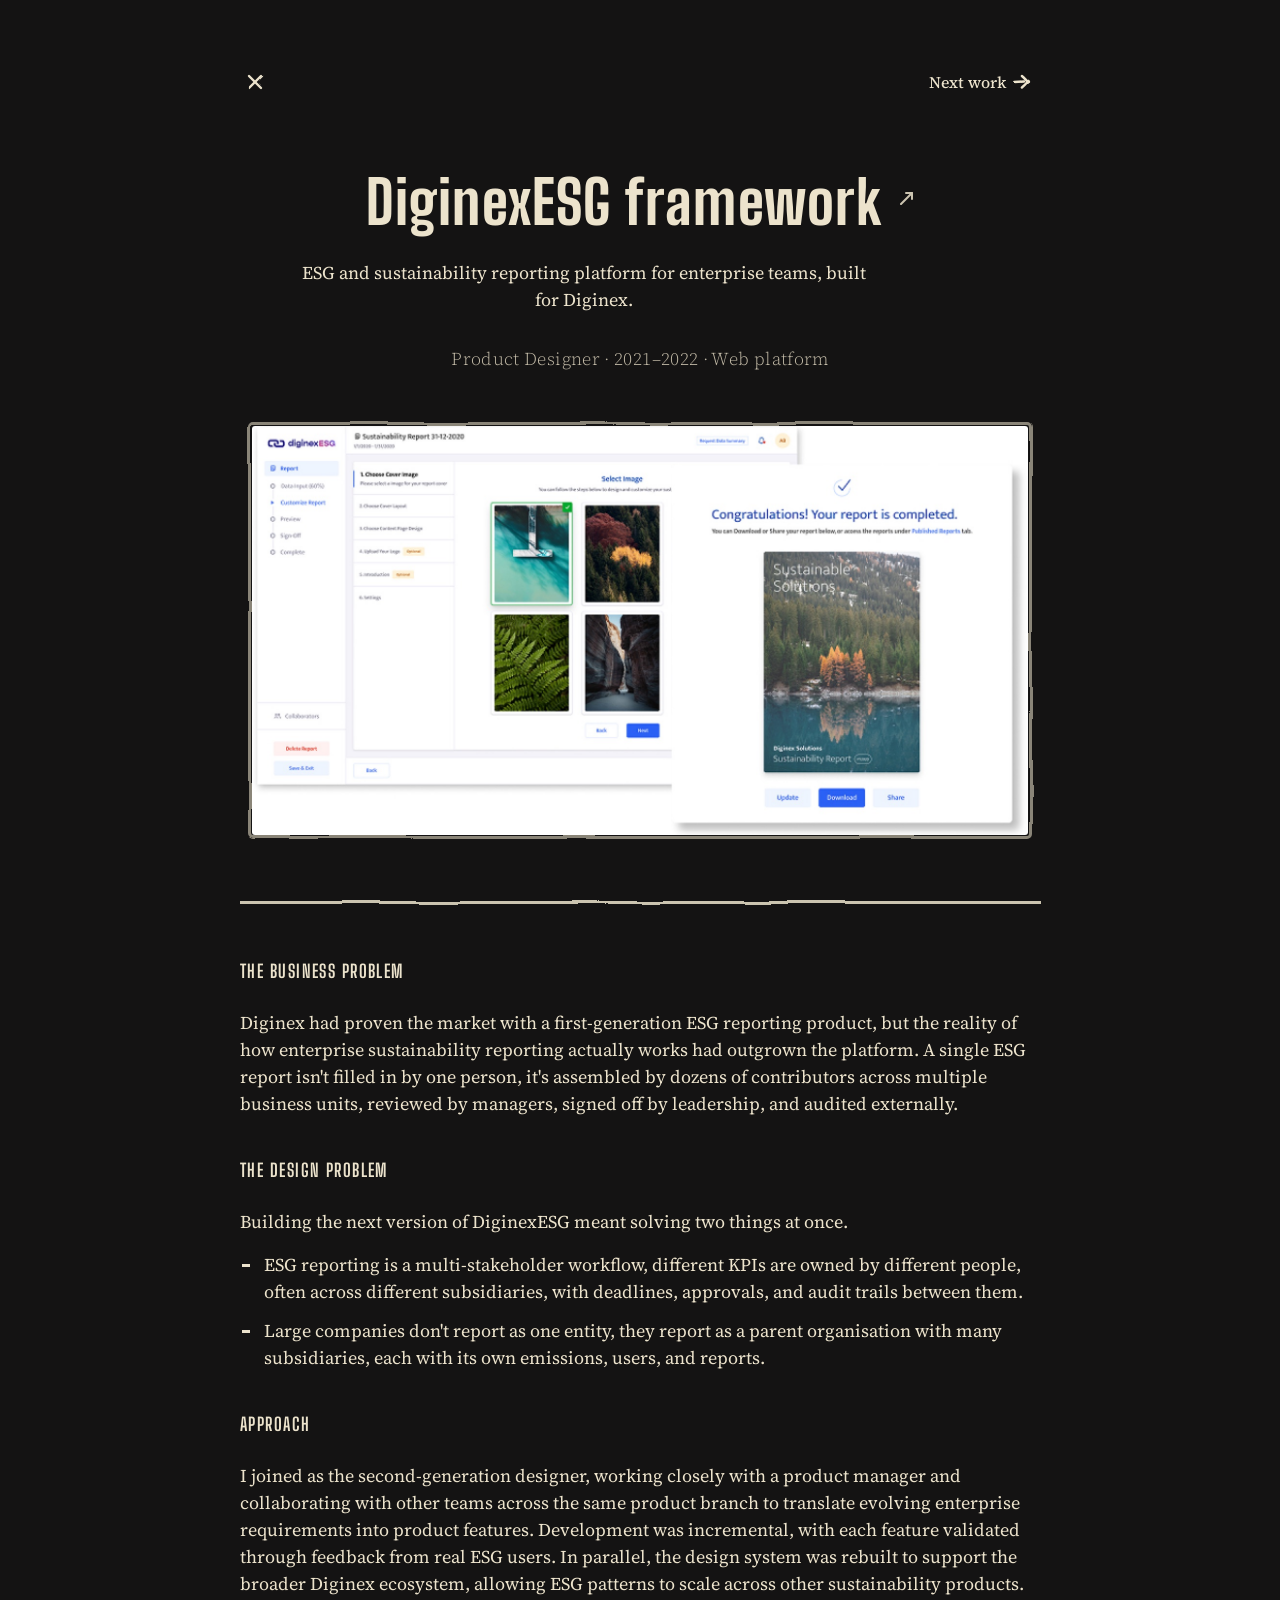
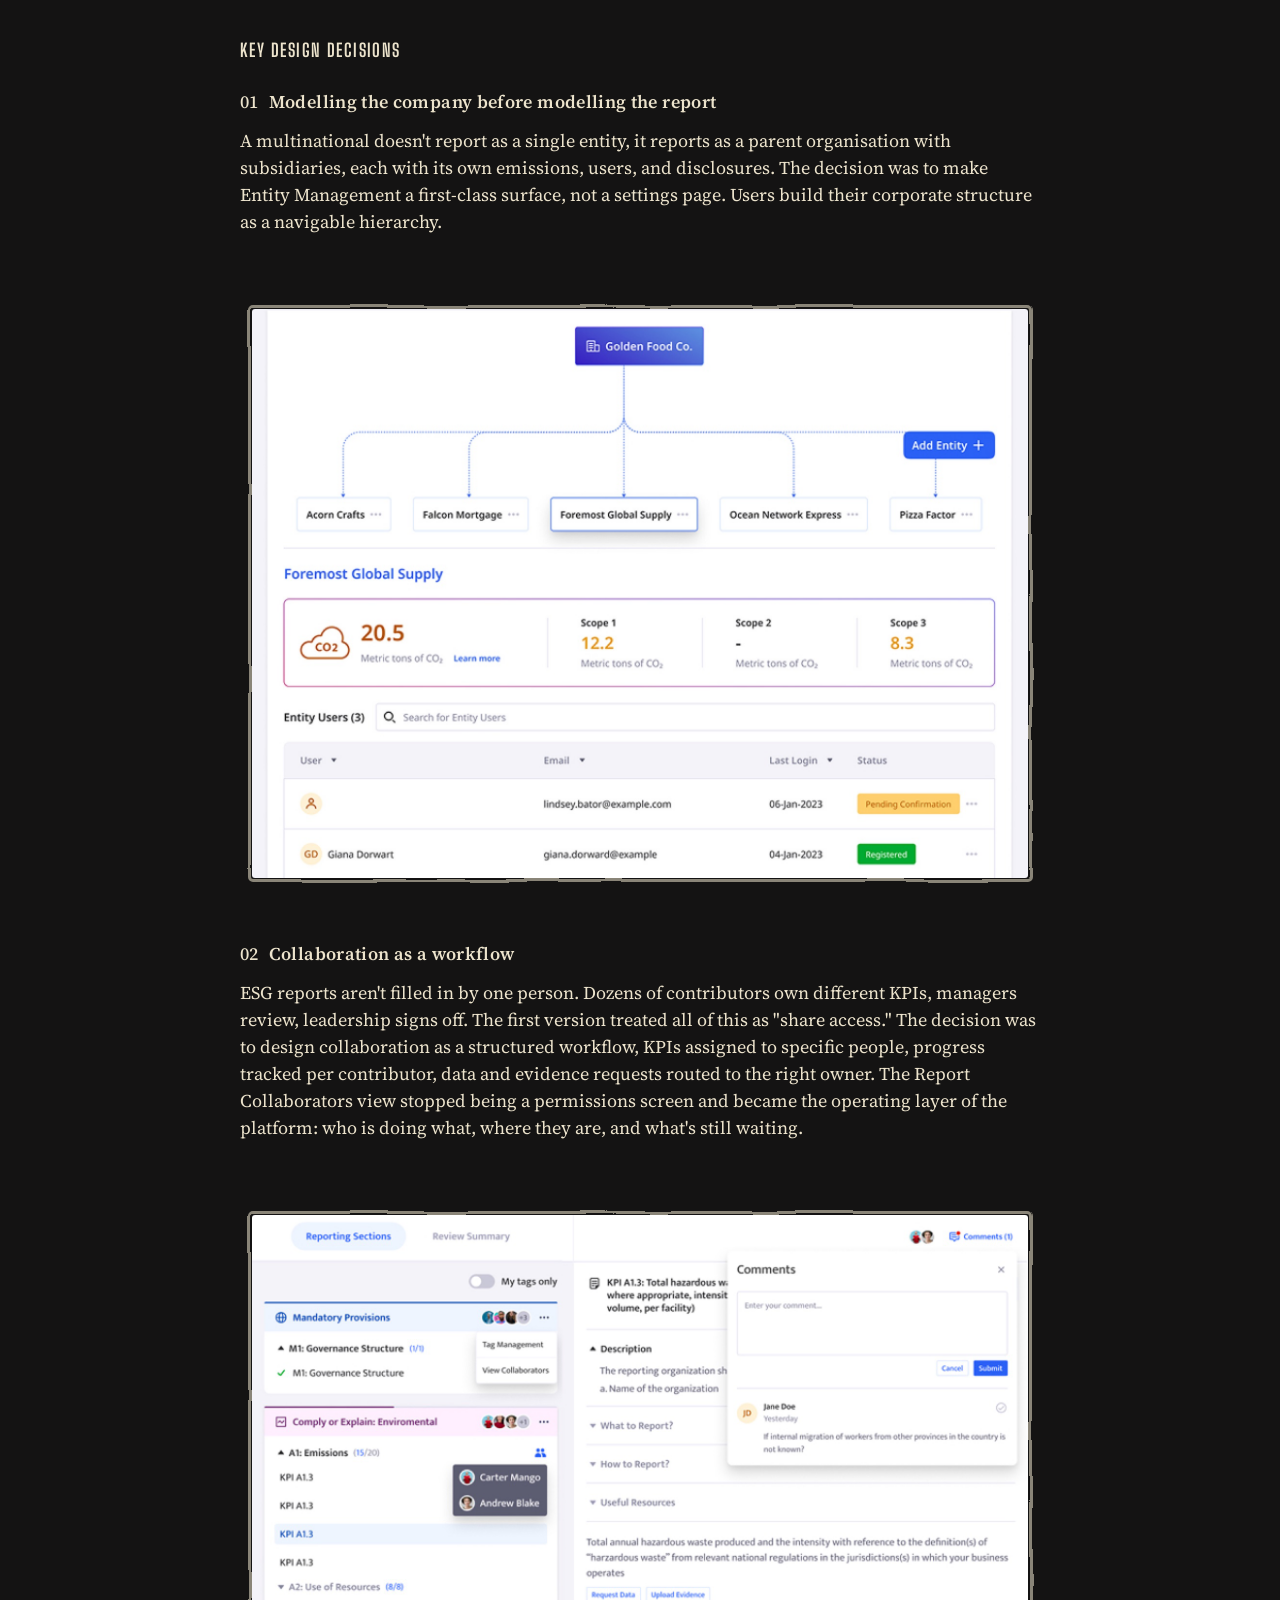
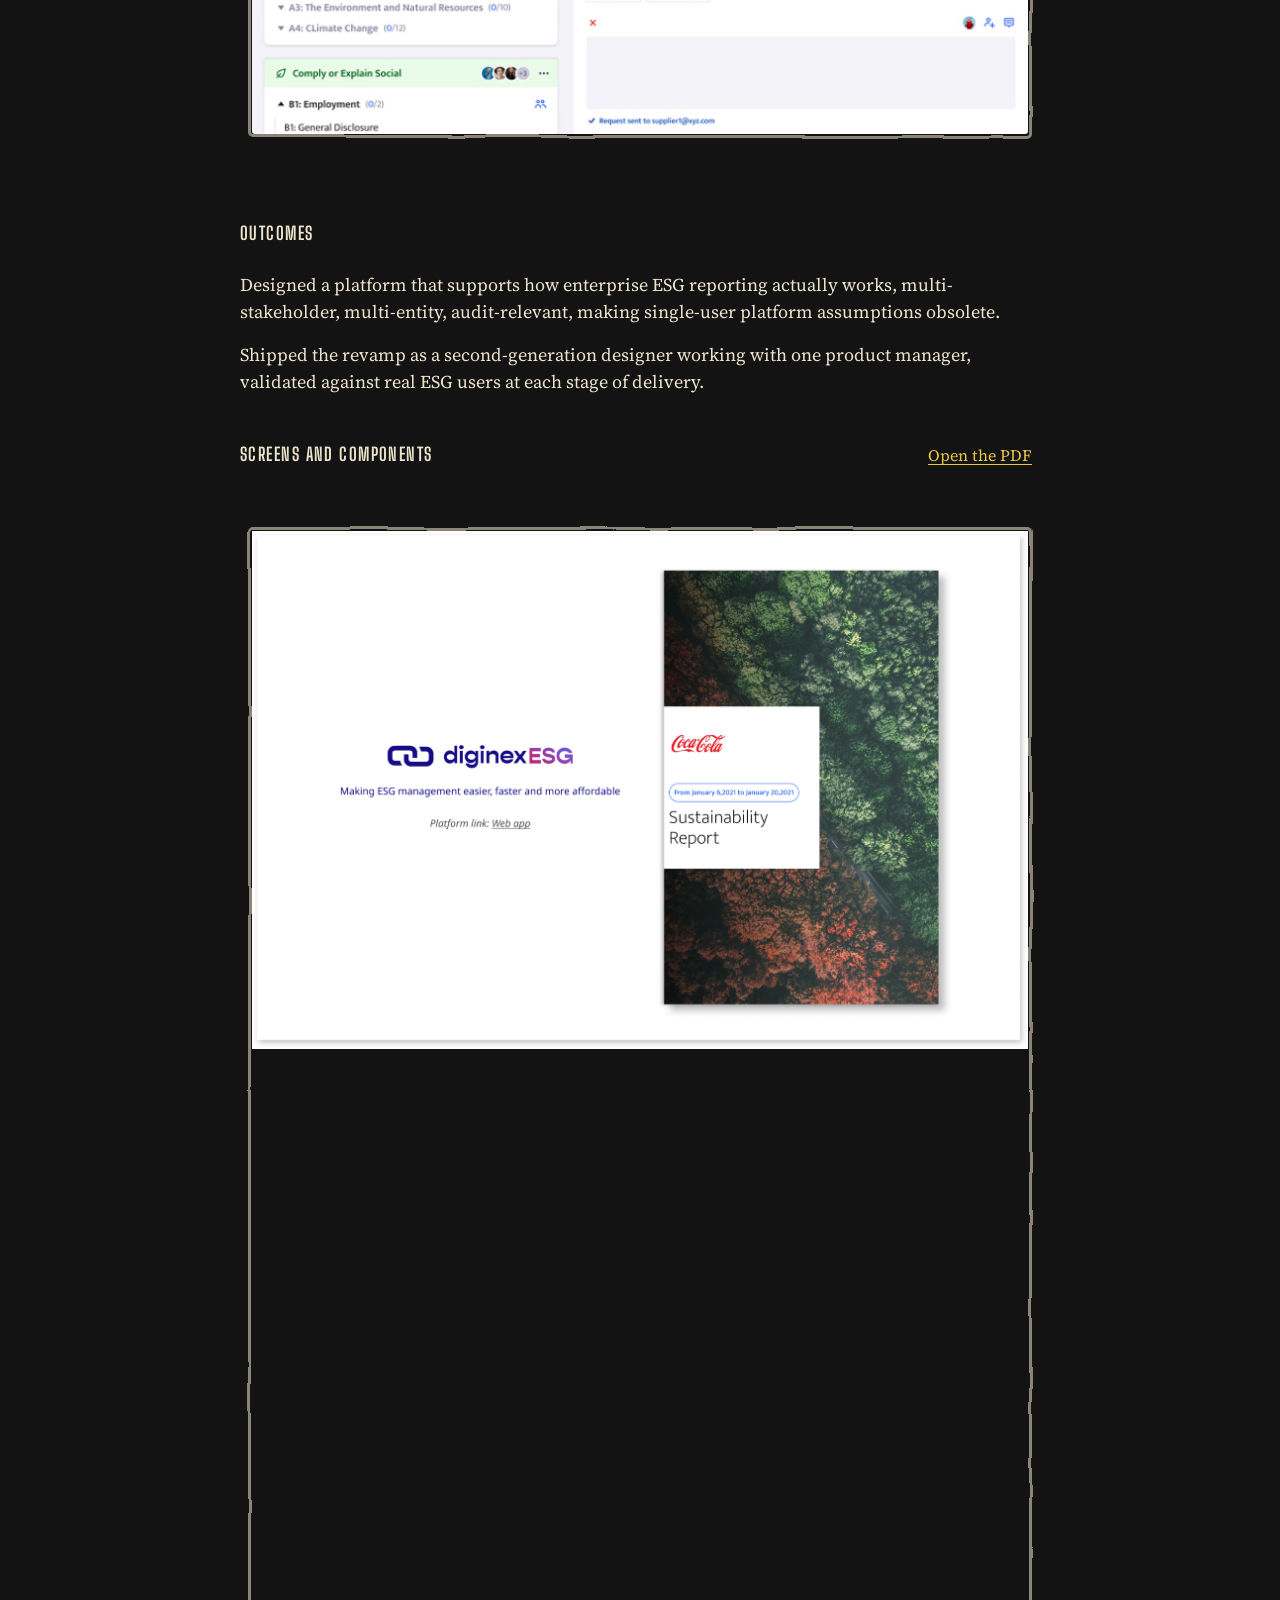
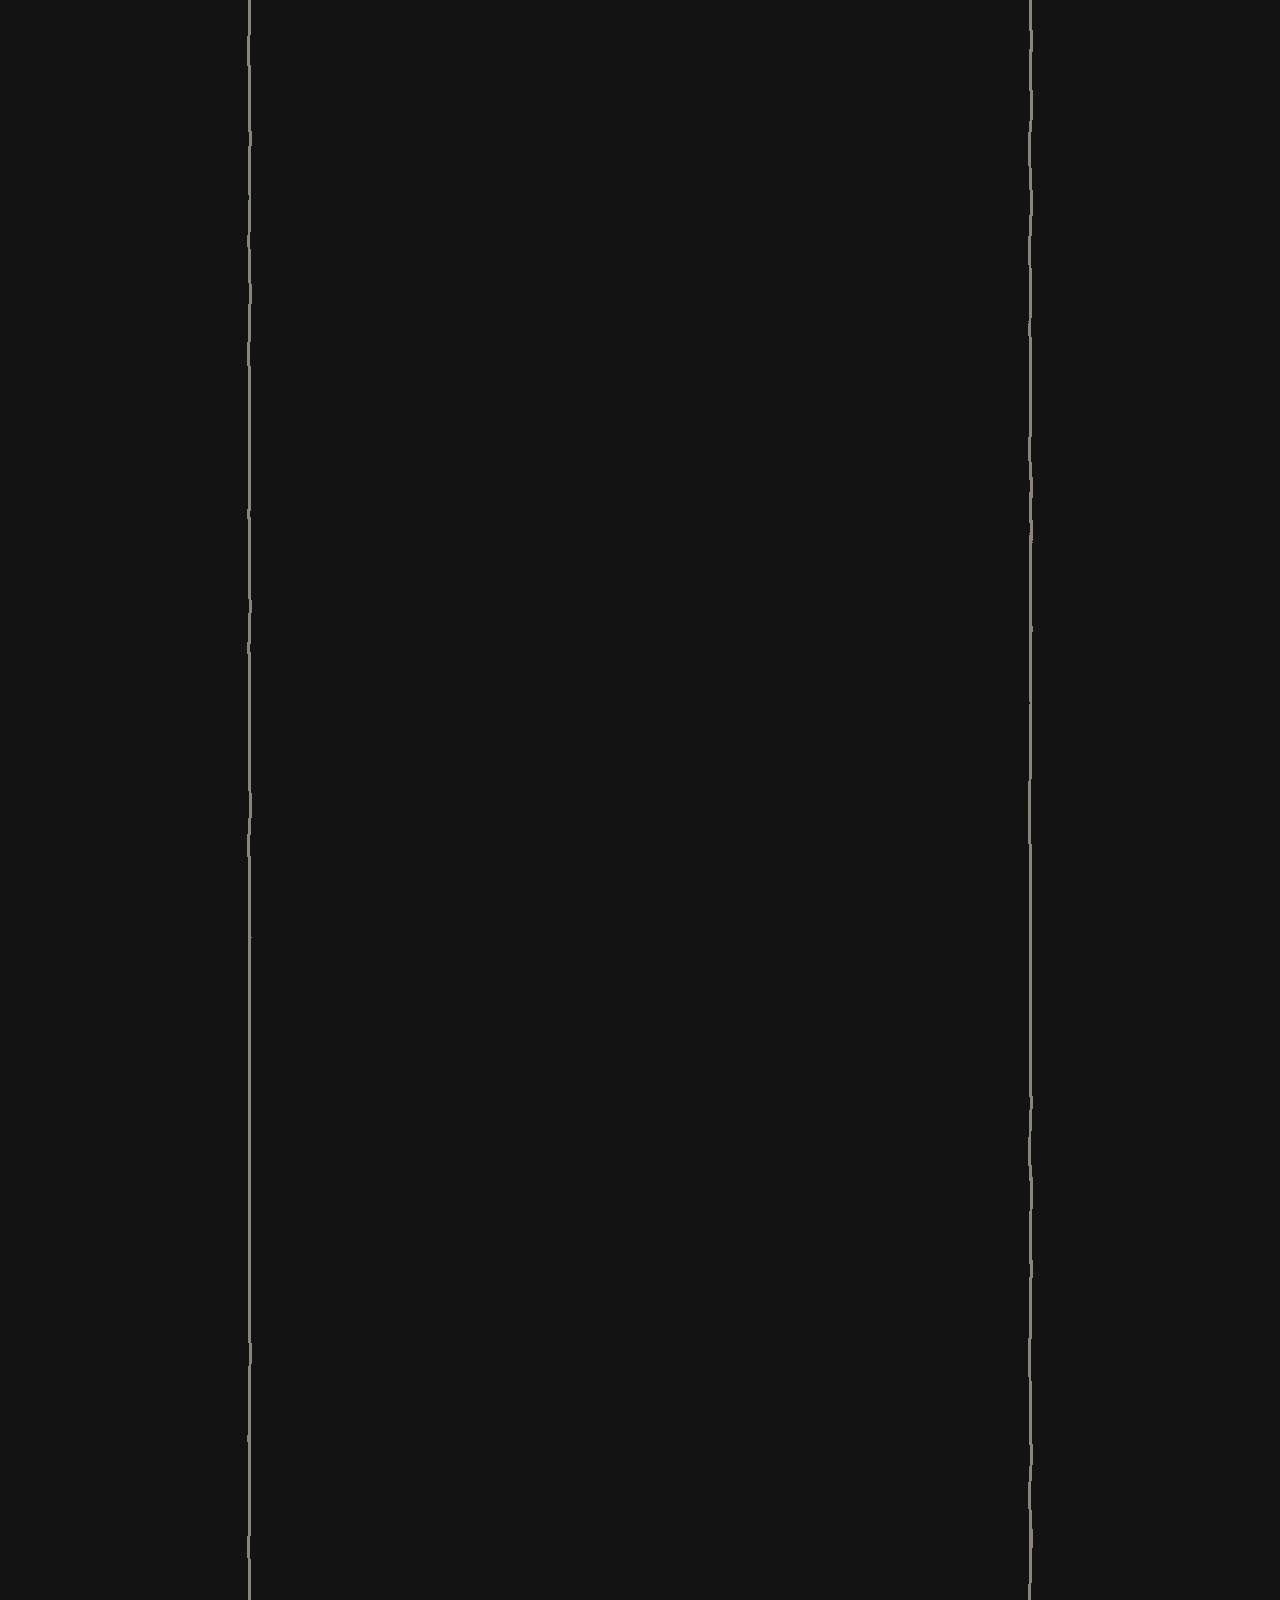
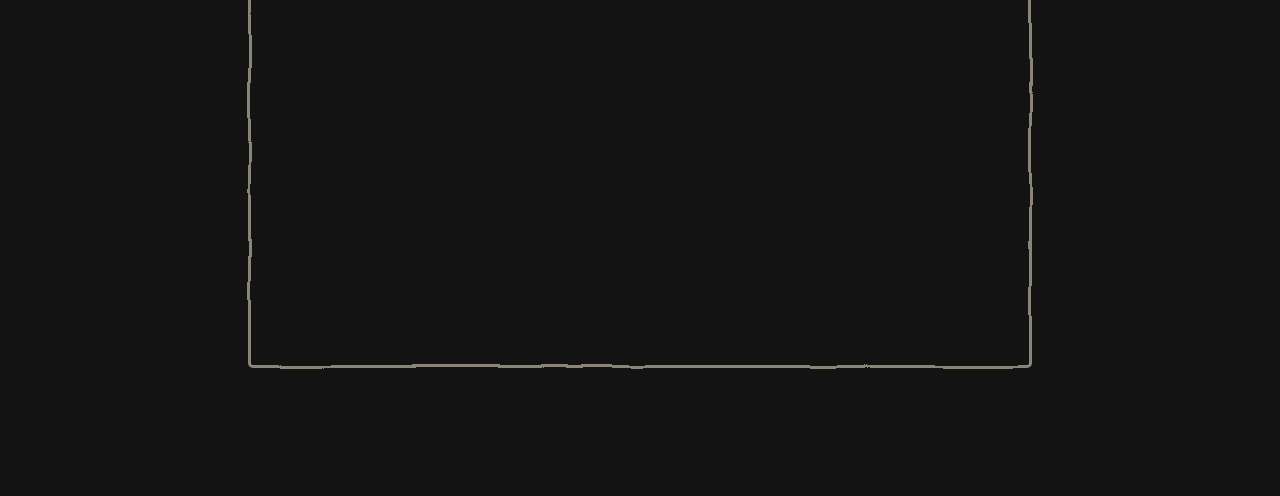
==== commit 07495e68: "Update" ====
--- a/case-diginex.html
+++ b/case-diginex.html
@@ -66,11 +66,12 @@
     <div class="cs-archive-detail">
       <div class="cs-archive-detail-inner">
         <div class="cs-archive-strip" role="group" aria-label="DiginexESG screenshots and component library">
-          <img src="assets/ESG-old-port/1.jpg" alt="" width="1600" height="1200" loading="lazy" decoding="async">
-          <img src="assets/ESG-old-port/2.jpg" alt="" width="1600" height="1200" loading="lazy" decoding="async">
-          <img src="assets/ESG-old-port/3.jpg" alt="" width="1600" height="1200" loading="lazy" decoding="async">
-          <img src="assets/ESG-old-port/4.jpg" alt="" width="1600" height="1200" loading="lazy" decoding="async">
-          <img src="assets/ESG-old-port/5.jpg" alt="" width="1600" height="1200" loading="lazy" decoding="async">
+          <img src="assets/ESG-old-port/1.jpg" alt="" width="6270" height="4178" loading="lazy" decoding="async">
+          <img src="assets/ESG-old-port/2.jpg" alt="" width="6162" height="3488" loading="lazy" decoding="async">
+          <img src="assets/ESG-old-port/3.jpg" alt="" width="6162" height="4586" loading="lazy" decoding="async">
+          <img src="assets/ESG-old-port/4.jpg" alt="" width="6162" height="4562" loading="lazy" decoding="async">
+          <img src="assets/ESG-old-port/5.jpg" alt="" width="6162" height="3878" loading="lazy" decoding="async">
+          <img src="assets/ESG-old-port/6.jpg" alt="" width="3081" height="1730" loading="lazy" decoding="async">
         </div>
       </div>
     </div>
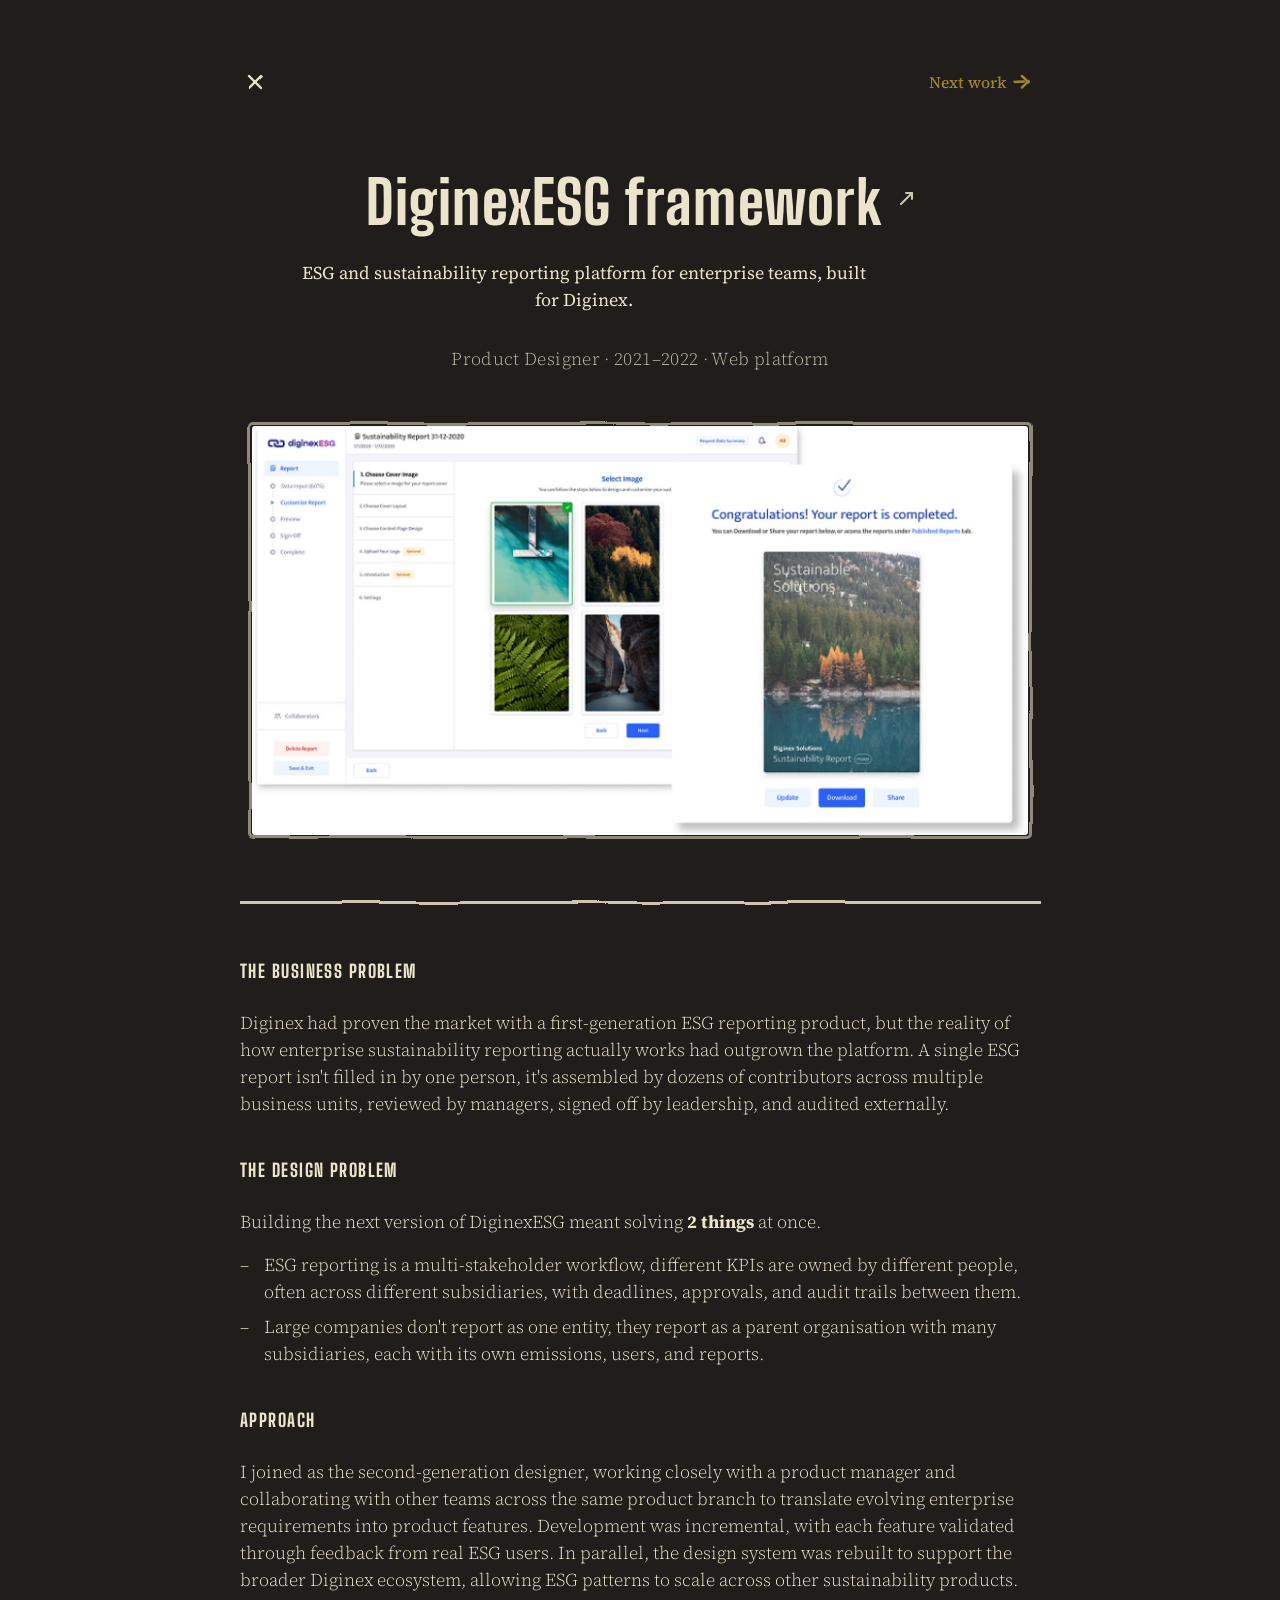
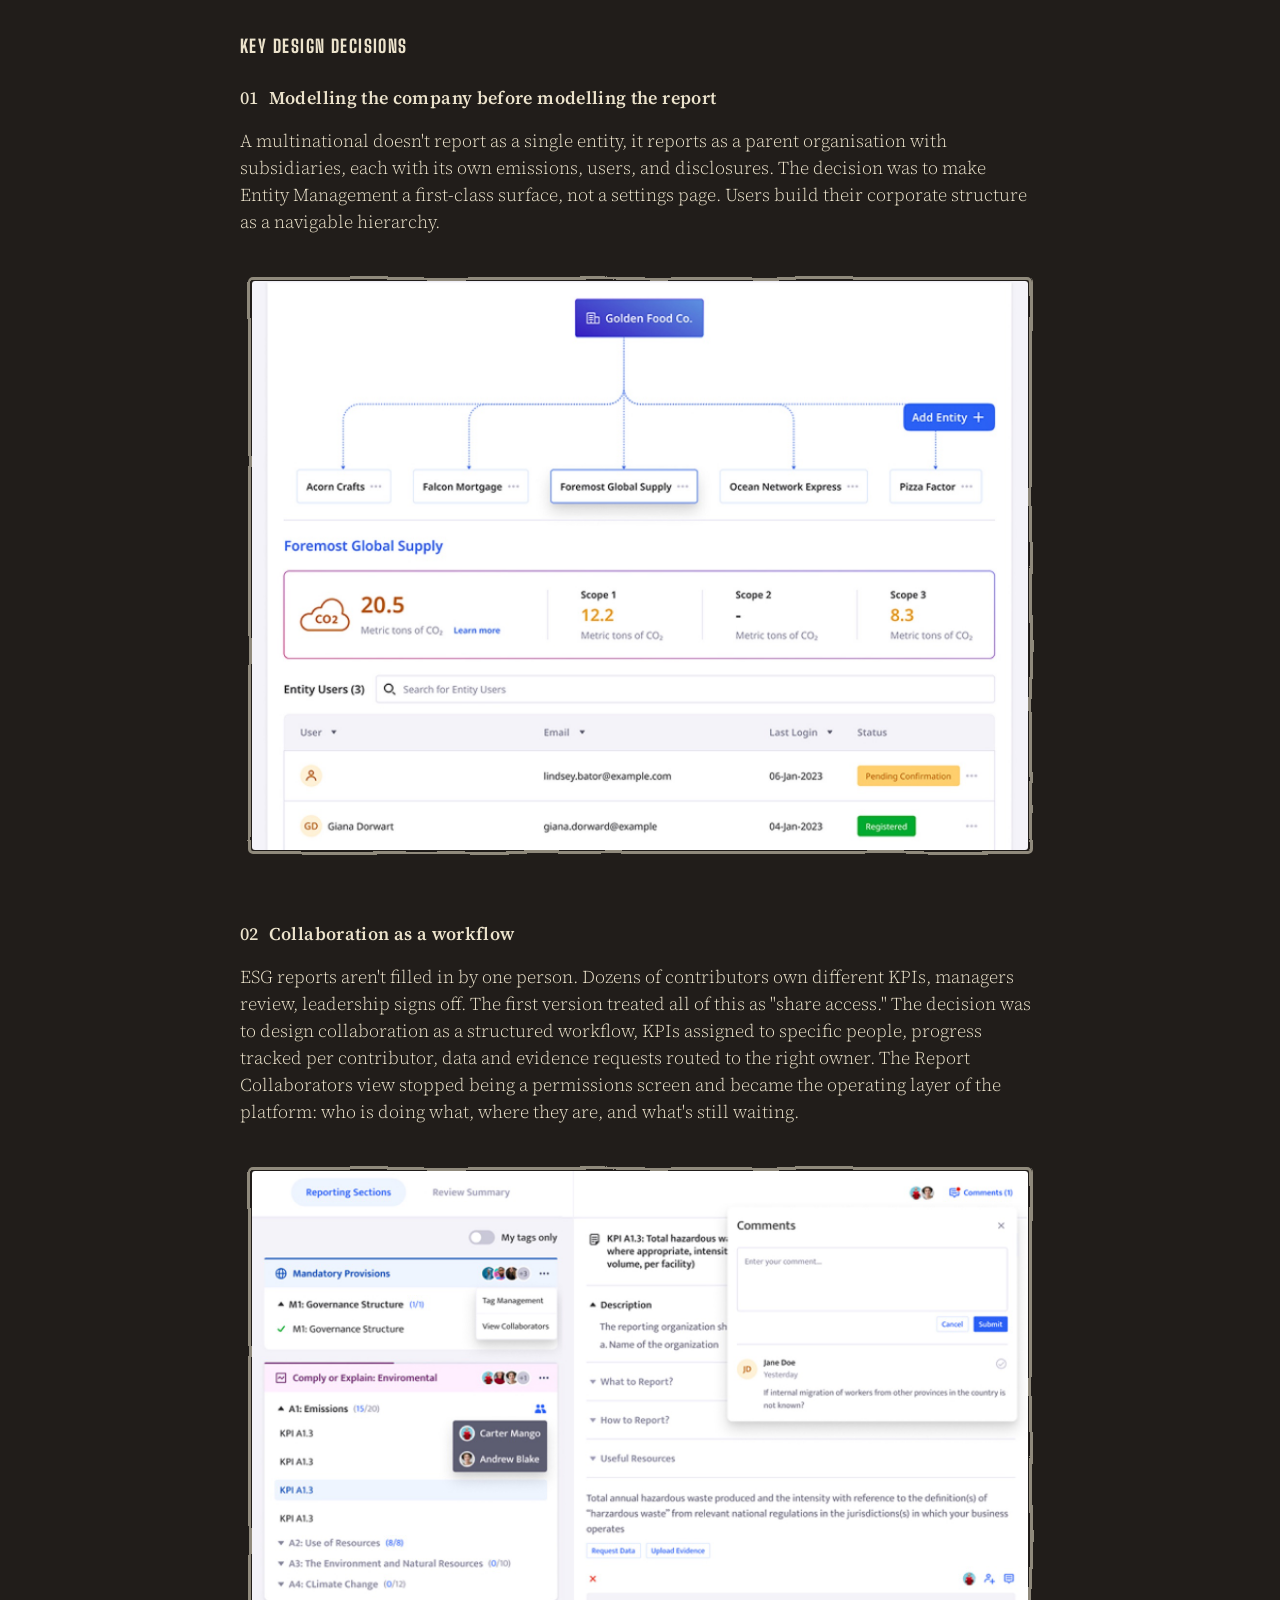
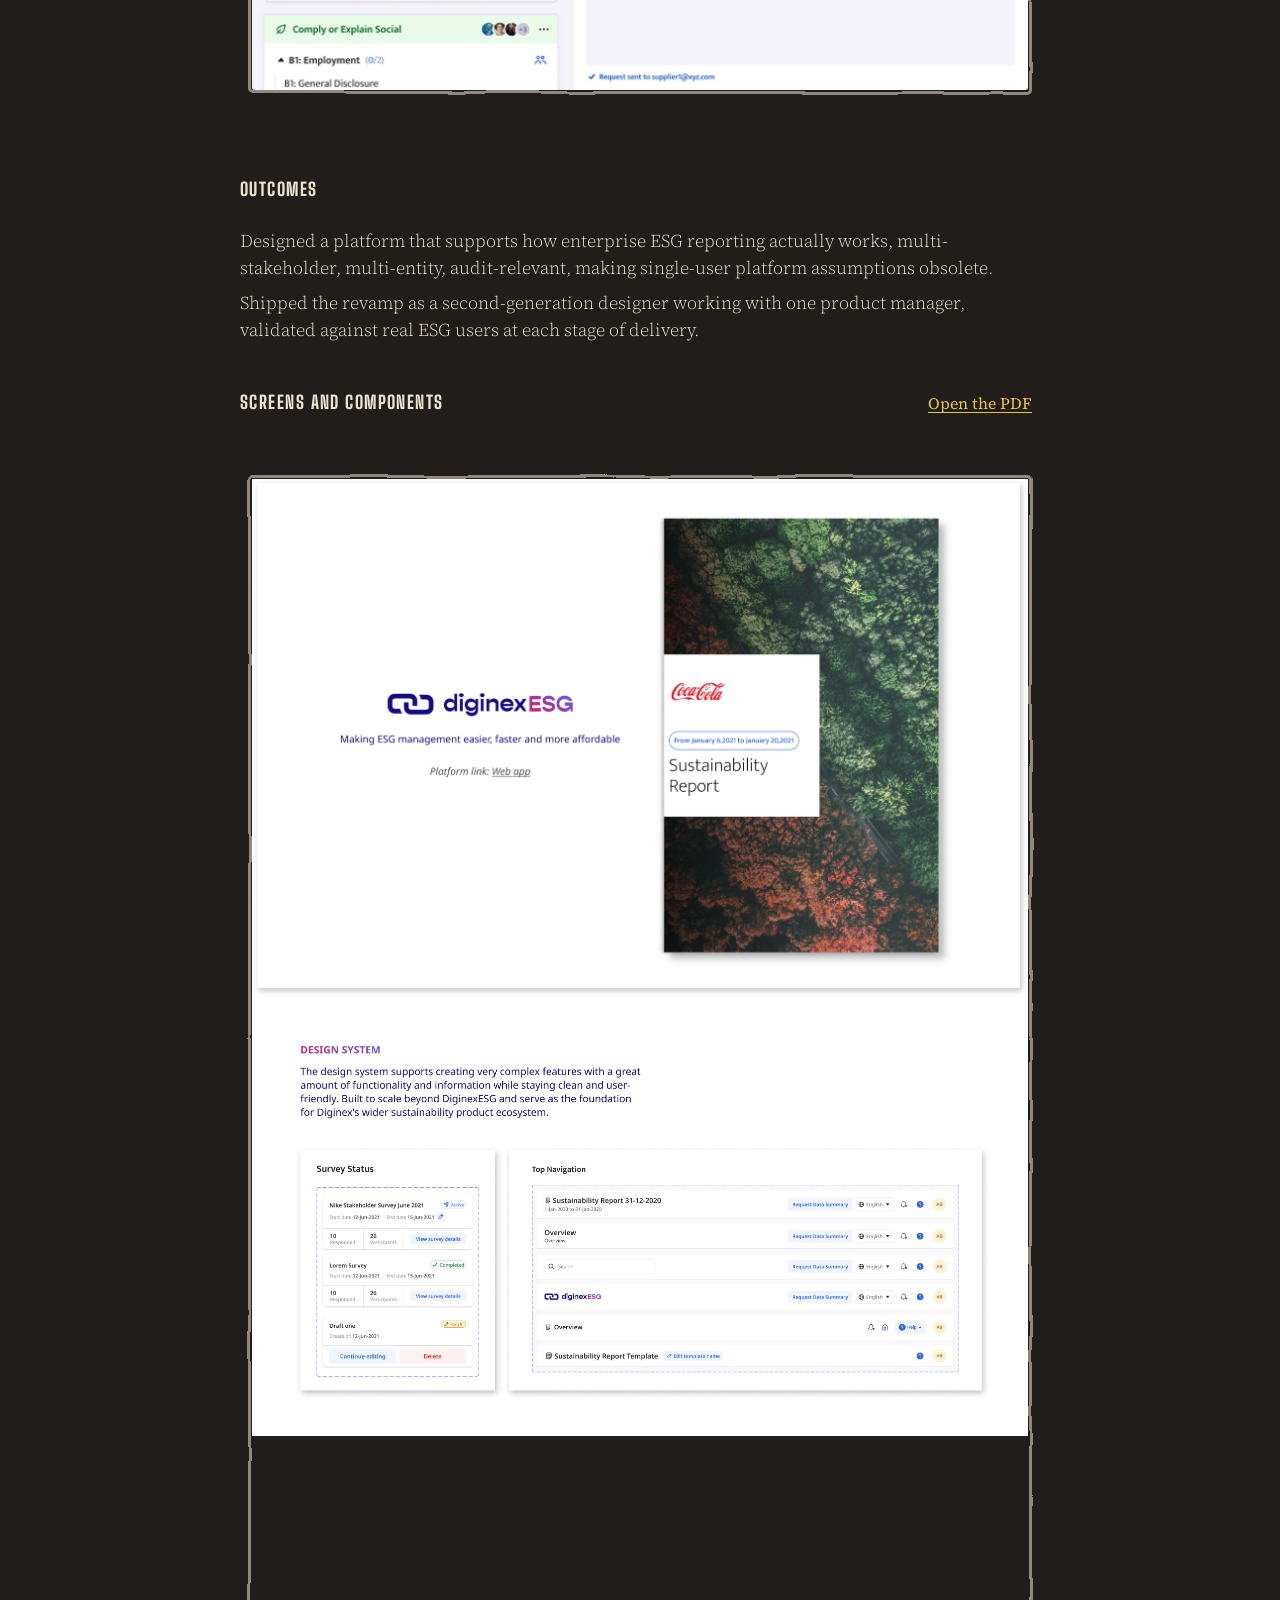
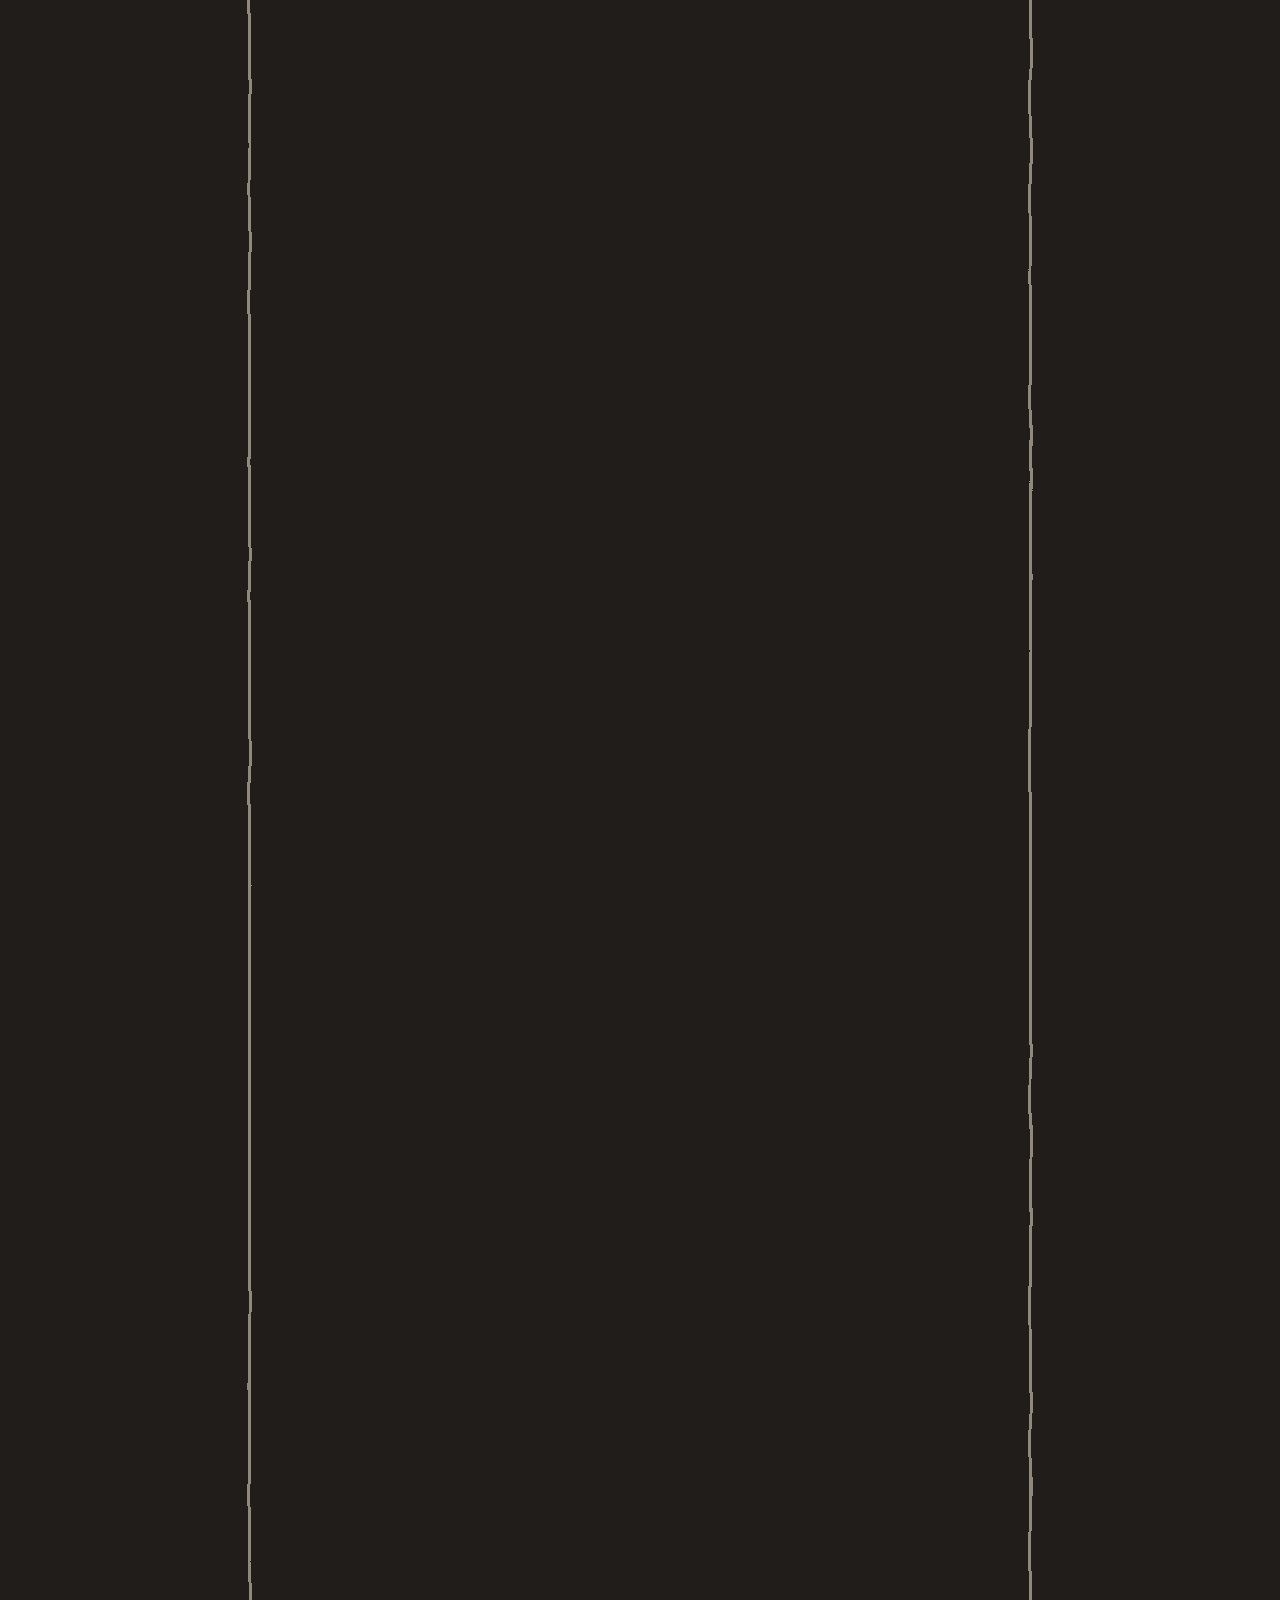
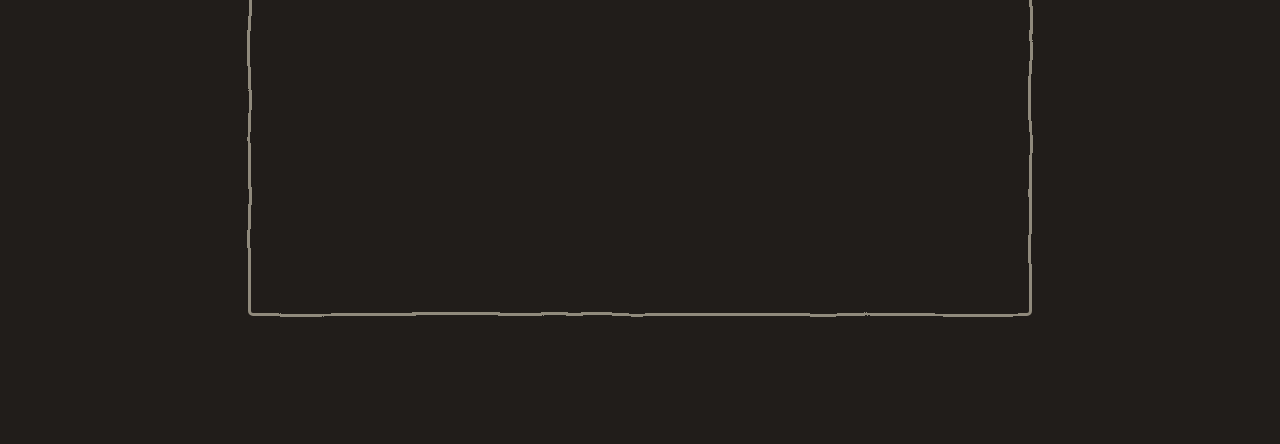
==== commit eb6eddd1: "update" ====
--- a/case-diginex.html
+++ b/case-diginex.html
@@ -35,7 +35,7 @@
     <p>Diginex had proven the market with a first-generation ESG reporting product, but the reality of how enterprise sustainability reporting actually works had outgrown the platform. A single ESG report isn't filled in by one person, it's assembled by dozens of contributors across multiple business units, reviewed by managers, signed off by leadership, and audited externally.</p>
   </section>
   <section class="sec"><h2 class="sec-label">The design problem</h2>
-    <p>Building the next version of DiginexESG meant solving two things at once.</p>
+    <p>Building the next version of DiginexESG meant solving <strong>2 things</strong> at once.</p>
     <ul>
       <li>ESG reporting is a multi-stakeholder workflow, different KPIs are owned by different people, often across different subsidiaries, with deadlines, approvals, and audit trails between them.</li>
       <li>Large companies don't report as one entity, they report as a parent organisation with many subsidiaries, each with its own emissions, users, and reports.</li>
--- a/base.css
+++ b/base.css
@@ -4,7 +4,7 @@
 @font-face{font-family:'No Safety Zone';src:url('assets/No%20Safety%20Zone.ttf') format('truetype');font-weight:400;font-style:normal;font-display:swap;}
 
 :root{
-  --page:#141313;
+  --page:#211D1A;
   --cream:#ECE3CC;
   --cream-dim:#B9B09A;
   --ink:#15120B;
@@ -23,6 +23,7 @@
   --stupid-yellow:#E8C547;
   --btn-primary:var(--stupid-yellow);
   --btn-secondary:var(--cream);
+  --nav-next:#9F872F;
 }
 
 *{margin:0;padding:0;box-sizing:border-box;}
@@ -47,5 +48,6 @@
 .rule.tight{margin:34px 0;}
 
 [data-copy]{position:relative;}
+
 .copy-tip{position:absolute;bottom:calc(100% + 10px);left:50%;transform:translateX(-50%) translateY(4px);padding:6px 10px;font-family:var(--body-font);font-size:13px;font-weight:500;line-height:1;color:var(--ink);background:var(--cream);border-radius:4px;white-space:nowrap;pointer-events:none;opacity:0;visibility:hidden;transition:opacity .2s, transform .2s, visibility .2s;z-index:20;box-shadow:0 4px 14px rgba(0,0,0,.35);}
 .copy-tip.show{opacity:1;visibility:visible;transform:translateX(-50%) translateY(0);}
--- a/casestudy.css
+++ b/casestudy.css
@@ -1,8 +1,8 @@
 /* Case study + about pages (requires base.css) */
 .cs-sub,.sec p,.sec ul li,.ab-grid p:not(.ab-sub),.ab-grid li,.ab-right li,.ab-left .meta,.ab-quote{font-style:normal;font-weight:400;}
-.ab-grid .ab-sub{font-weight:600;}
+.subhead{font-style:normal;}
 .cs-sub,.sec p,.sec ul li,.ab-grid p,.ab-right li,.ab-quote{text-wrap:pretty;}
-.cs :is(.cs-sub,.cs-meta,.cs-meta-link,.sec p,.sec ul li,.d-title,.d-title .d-num,.ab-left .role,.ab-left .org,.ab-left .meta,.ab-right li,.ab-grid p,.ab-grid li,.ab-sub,.ab-quote,.ab-quote .by,.cs-cap,.ph .ph-label,.ab-contact,.ab-contact-item,.ab-contact-link){line-height:1.5;}
+.cs :is(.cs-sub,.cs-meta,.cs-meta-link,.sec p,.sec ul li,.d-title,.d-title .d-num,.subhead,.ab-left .meta,.ab-right li,.ab-grid p,.ab-grid li,.ab-quote,.ab-quote .by,.cs-cap,.ph .ph-label,.ab-contact,.ab-contact-item,.ab-contact-link){line-height:1.5;}
 
 .cs .rule{margin:54px 0;}
 .cs{position:relative;z-index:1;max-width:var(--maxw-cs);margin:0 auto;padding:48px var(--cs-gutter,40px) 120px;--cs-gutter:40px;}
@@ -13,7 +13,7 @@
 .cs-nav-link:hover{opacity:.85;}
 .cs-nav-close{color:var(--cream);}
 .cs-nav-close-icon{display:block;width:24px;height:24px;filter:url(#rough2);}
-.cs-nav-next{margin-left:auto;color:var(--btn-secondary);}
+.cs-nav-next{margin-left:auto;color:var(--nav-next);}
 .cs-nav-next-icon{display:block;width:24px;height:24px;flex-shrink:0;filter:url(#rough2);}
 
 /* hero */
@@ -40,7 +40,7 @@
   display:block;
   width:auto;
   font-family:var(--heading-font);
-  font-weight:700;
+  font-weight:800;
   font-size:18px;
   font-style:normal;
   letter-spacing:.08em;
@@ -78,24 +78,37 @@
 /* sections */
 .sec{margin-top:0;}
 .sec + .sec{margin-top:40px;}
-.sec-label,.ab-eyebrow{font-family:var(--heading-font);font-weight:700;font-size:18px;letter-spacing:.08em;text-transform:uppercase;color:var(--cream);margin:0 0 24px;}
-.sec p{font-size:18px;color:var(--cream);margin-bottom:16px;}
-.sec ul{list-style:none;margin:0 0 14px;padding:0;}
-.sec ul li{position:relative;padding-left:24px;font-size:18px;color:var(--cream);margin-bottom:12px;}
+.sec-label,.ab-eyebrow{font-family:var(--heading-font);font-weight:800;font-size:18px;letter-spacing:.08em;text-transform:uppercase;color:var(--cream);margin:0 0 24px;}
+.sec-label-row{display:flex;align-items:center;gap:12px;}
+.sec-label-icon{display:block;width:auto;height:1.35em;flex-shrink:0;}
+.sec p{font-size:18px;color:var(--cream);margin:0;}
+.sec > p + p{margin-top:8px;}
+.sec > p + ul{margin-top:16px;}
+.sec > ul + p{margin-top:16px;}
+.sec ul{list-style:none;margin:0;padding:0;}
+.sec ul li{position:relative;padding-left:24px;font-size:18px;color:var(--cream);margin-bottom:8px;}
+.sec ul li:last-child{margin-bottom:0;}
 .sec ul li::before{content:"";position:absolute;left:2px;top:13px;width:9px;height:3px;background:var(--cream);filter:url(#rough2);}
 
 /* decision blocks — subtitles within a section */
-.decision{display:flex;flex-direction:column;gap:12px;margin-top:16px;}
+.decision{display:flex;flex-direction:column;gap:0;margin-top:24px;}
 .sec > .decision:first-of-type{margin-top:0;}
-.d-title,.ab-left .role,.ab-sub{font-family:var(--body-font);font-weight:600;font-size:18px;letter-spacing:.02em;text-transform:none;color:var(--cream);margin-bottom:0;}
+/* Shared subtitle style (About roles/orgs/skills + detailed-work decision titles) */
+.subhead,
+.d-title{font-family:var(--body-font);font-weight:600;font-size:18px;letter-spacing:.02em;text-transform:none;color:var(--cream);margin:0;line-height:1.5;}
 .d-title .d-num{font-family:var(--body-font);font-weight:500;font-size:18px;margin-right:10px;color:var(--cream);}
+.decision > .d-title + p,
+.decision > .d-title + ul{margin-top:16px;}
+.decision > p + p{margin-top:8px;}
+.decision > p + ul{margin-top:16px;}
+.decision > ul + p{margin-top:16px;}
 
 /* ===== About specifics ===== */
 .ab-block{margin-top:6px;}
 .ab-row{display:grid;grid-template-columns:220px 1fr;gap:48px;}
 .ab-row + .ab-row{margin-top: 24px;}
 .ab-left{display:flex;flex-direction:column;gap:4px;}
-.ab-left .org{font-size:19px;color:var(--cream);}
+.ab-left .org{color:var(--cream);}
 .ab-org-link{display:inline-flex;align-items:center;gap:6px;color:var(--cream);text-decoration:none;transition:opacity .2s;}
 .ab-org-link:hover{opacity:.7;}
 .ab-org-link .ext-icon{display:block;width:16px;height:16px;flex-shrink:0;}
@@ -113,14 +126,14 @@
 .ab-skills-tools{grid-column:2;grid-row:2;}
 .ab-grid p{font-size:18px;color:var(--cream);margin-bottom:8px;}
 .ab-grid ul{list-style:none;margin-top:4px;}
-.ab-grid li{position:relative;padding-left:22px;font-size:19px;margin-bottom:8px;}
+.ab-grid li{position:relative;padding-left:22px;font-size:18px;margin-bottom:8px;}
 .ab-grid.ab-skills p,
-.ab-grid.ab-skills li,
-.ab-grid.ab-skills .ab-sub{font-size:18px;}
+.ab-grid.ab-skills li{font-size:18px;}
 .ab-grid li::before{content:"";position:absolute;left:2px;top:12px;width:8px;height:3px;background:var(--cream);filter:url(#rough2);}
 .ab-grid .grp,.ab-duo-col .grp{display:flex;flex-direction:column;gap:12px;}
+.ab-grid .grp > p + .subhead{margin-top:12px;}
 .grp-body{display:flex;flex-direction:column;gap:0;}
-.grp-body p{margin:0;}
+.grp-body p{margin:0;font-size:18px;color:var(--cream);}
 .ab-quote{font-size:18px;color:var(--cream);max-width:700px;}
 .ab-duo-col .ab-quote{max-width:none;}
 .ab-quote .by{display:block;margin-top:16px;font-style:normal;font-weight:300;font-size:16px;color:#C1B9A6;}
@@ -128,6 +141,29 @@
 /* Education + Recommendations side by side */
 .ab-duo{display:grid;grid-template-columns:1fr 1fr;gap:40px;align-items:start;}
 .ab-duo-col{min-width:0;}
+
+/* About page body text — same as detailed works .sec p */
+.about-panel :is(
+  .cs-sub:not(.subhead),
+  .ab-left .meta,
+  .ab-right li,
+  .ab-grid p,
+  .ab-grid li,
+  .ab-duo-col .ab-sub:not(.subhead),
+  .grp-body p,
+  .ab-quote,
+  .ab-quote .by,
+  .left-footer .contact,
+  .left-footer .contact .ci
+){
+  font-family:var(--body-font);
+  font-size:18px;
+  font-weight:400;
+  font-style:normal;
+  letter-spacing:normal;
+  line-height:1.5;
+  color:var(--cream);
+}
 
 /* Contact */
 .ab-contact{display:flex;flex-direction:row;flex-wrap:wrap;align-items:center;gap:8px 24px;font-family:var(--body-font);font-size:18px;}
@@ -140,10 +176,59 @@
 
 @media(min-width:821px){
   .cs .cs-meta{margin-top:32px;}
-  .cs .cs-sub{margin:24px;}
+  .cs .cs-sub{margin:24px;font-weight:400;}
   .cs .cs-archive-head{padding-left:0;padding-right:8px;}
   .cs .cs-archive-pdf{font-size:16px;}
   .cs .sec p{padding-right:4px;}
+  .sec p,
+  .sec ul li,
+  .ab-right li,
+  .ab-quote,
+  .ab-duo-col .ab-quote,
+  .ab-grid p,
+  .ab-grid ul,
+  .ab-grid li,
+  .grp-body p{font-weight:300;}
+  .about-panel :is(
+    .cs-sub:not(.subhead),
+    .ab-left .meta,
+    .ab-right li,
+    .ab-grid p,
+    .ab-grid li,
+    .ab-duo-col .ab-sub:not(.subhead),
+    .grp-body p,
+    .ab-quote,
+    .ab-quote .by,
+    .left-footer .contact,
+    .left-footer .contact .ci
+  ){font-weight:300;}
+  /* List dashes — match following body text (weight/color/size) */
+  .sec ul li::before,
+  .ab-right li::before,
+  .ab-grid li::before{
+    content:"–";
+    left:0;
+    top:0;
+    width:auto;
+    height:auto;
+    background:none;
+    filter:none;
+    font:inherit;
+    font-weight:inherit;
+    color:inherit;
+    line-height:inherit;
+    opacity:1;
+  }
+  .about-panel .flow-arrow{
+    font-size:0.78em;
+    font-weight:inherit;
+    line-height:1;
+    color:currentColor;
+    opacity:0.85;
+    vertical-align:0.08em;
+  }
+  .subhead,
+  .cs .d-title{font-weight:600;}
   .ab-org-link .ext-icon,
   .ab-contact-link .ext-icon{width:24px;height:24px;}
 }
@@ -161,24 +246,36 @@
   .ph .ph-label{font-size:14px;}
   .ph .corner{font-size:8px;}
   .cs-cap{font-size:12px;}
-  .sec-label,.ab-eyebrow{font-size:16px;}
-  .cs-archive-toggle{font-size:16px;}
   .cs-archive-head{padding:0;}
   .sec p,.sec ul li{font-size:16px;}
-  .d-title,.ab-left .role,.ab-sub,.d-title .d-num{font-size:16px;}
-  .ab-left .org{font-size:17px;}
-  .ab-left .meta,.ab-right li,.ab-grid p{font-size:16px;}
-  .ab-grid li{font-size:17px;}
+  .subhead,
+  .d-title,
+  .d-title .d-num{font-size:16px;}
+  .d-title{font-weight:800;}
+  .ab-left .meta,.ab-right li,.ab-grid p,.ab-grid li,.grp-body p{font-size:16px;}
   .ab-quote{font-size:16px;}
   .ab-quote .by{font-size:14px;}
+  .about-panel :is(
+    .cs-sub:not(.subhead),
+    .ab-left .meta,
+    .ab-right li,
+    .ab-grid p,
+    .ab-grid li,
+    .ab-duo-col .ab-sub:not(.subhead),
+    .grp-body p,
+    .ab-quote,
+    .ab-quote .by,
+    .left-footer .contact,
+    .left-footer .contact .ci
+  ){font-size:16px;}
+  .about-panel .subhead{font-size:16px;font-weight:600;}
   .ab-row{grid-template-columns:1fr;gap:14px;}
   .ab-grid{grid-template-columns:1fr;gap:26px;}
   .ab-skills{display:flex;flex-direction:column;gap:0;}
   .ab-skills>.grp{grid-column:unset;grid-row:unset;margin-bottom:24px;}
   .ab-skills>.grp:last-child{margin-bottom:0;}
   .ab-grid.ab-skills p,
-  .ab-grid.ab-skills li,
-  .ab-grid.ab-skills .ab-sub{font-size:16px;}
+  .ab-grid.ab-skills li{font-size:16px;}
   .ab-duo{grid-template-columns:1fr;gap:32px;}
   .ab-contact{flex-direction:column;align-items:flex-start;gap:10px;font-size:16px;}
 }
